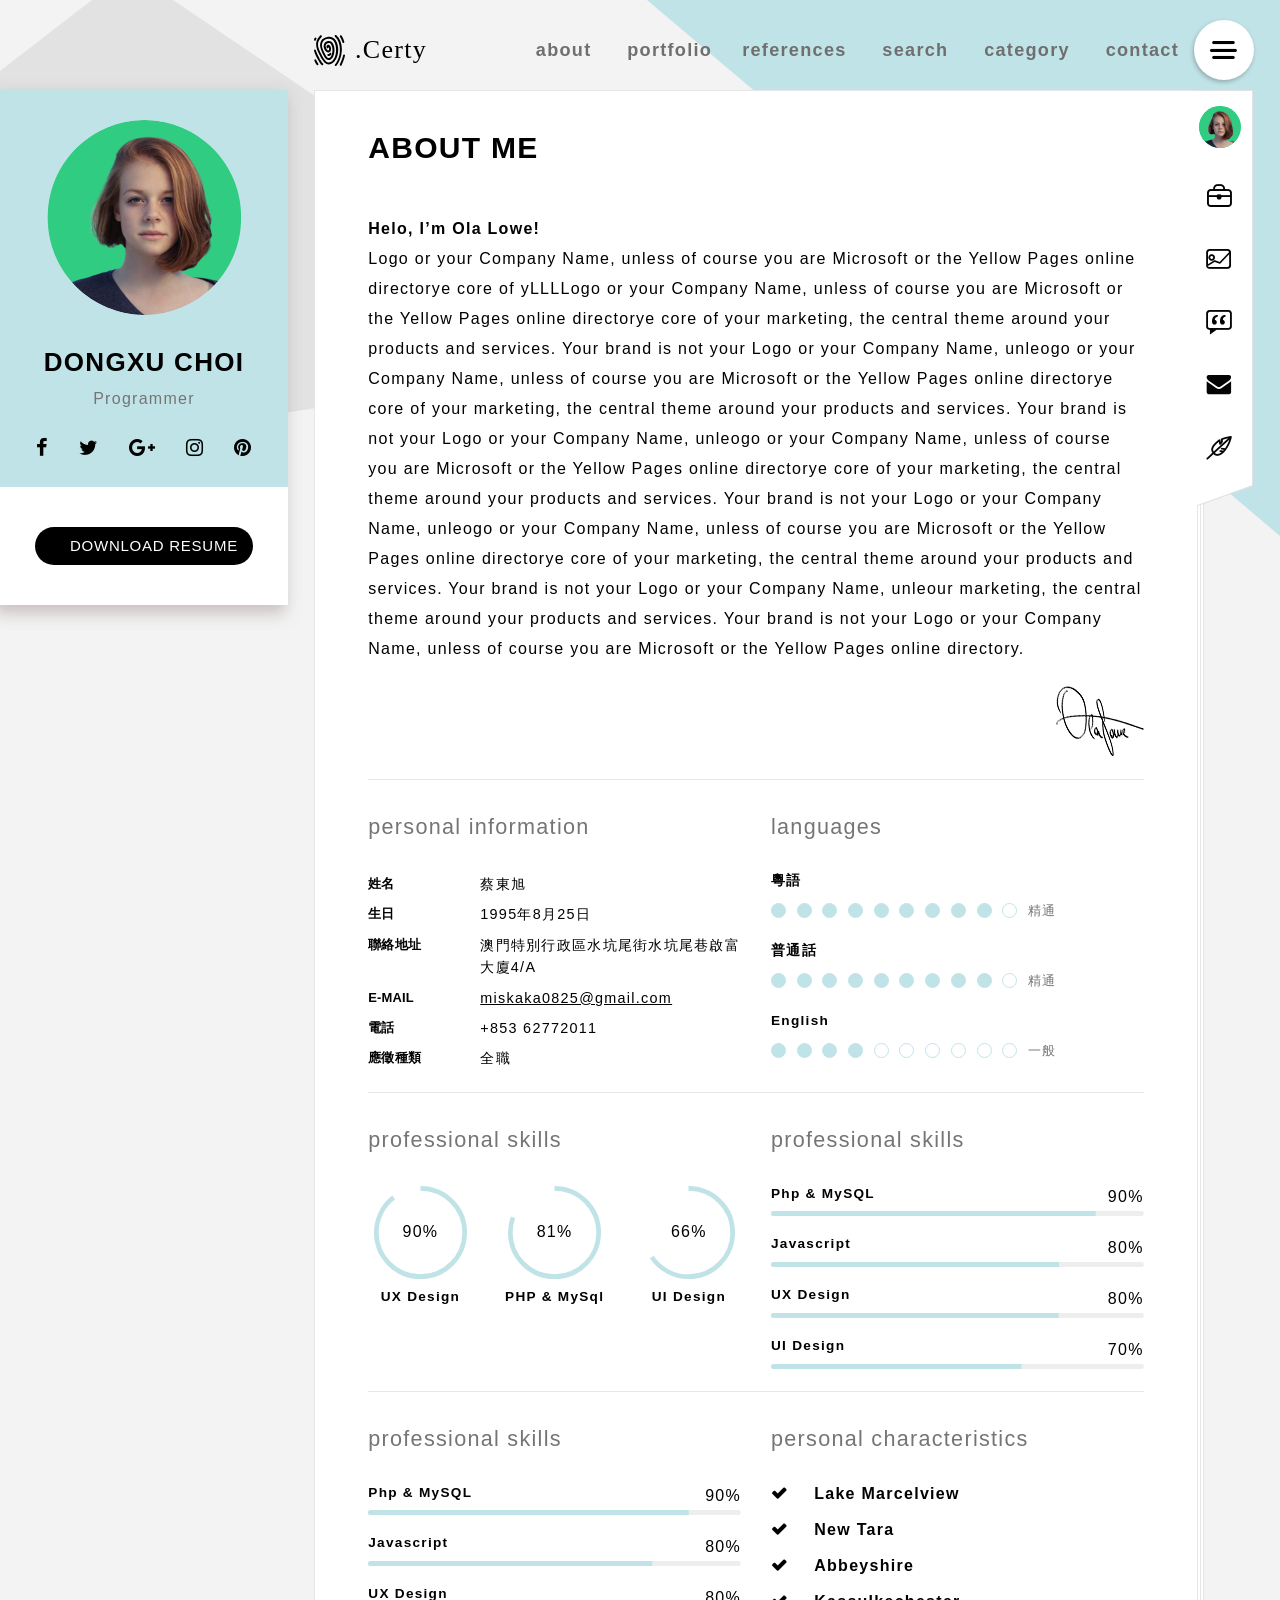
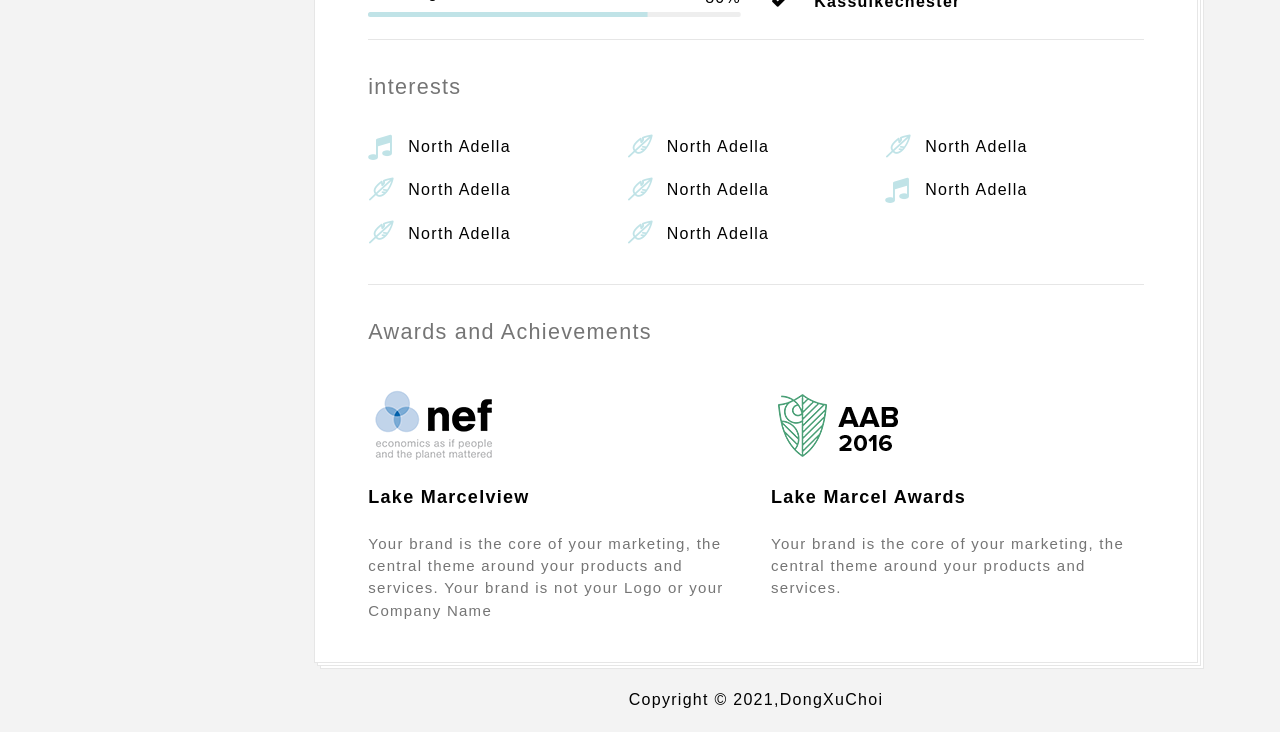
==== About/index.html @ c68e4edd "Site updated: 2021-07-16 23:21:54" ====
﻿<!DOCTYPE html>
<html lang="zh" class="ace ace-card-on ace-tab-nav-on ace-main-nav-on ace-sidebar-on" data-theme-color="#c0e3e7">
<head>
    <meta charset="utf-8">
    <meta http-equiv="X-UA-Compatible" content="IE=edge">
    <meta name="viewport" content="width=device-width, initial-scale=1">

    <title>履歷</title>
    <meta name="description" content="">

    <link rel="apple-touch-icon" href="apple-touch-icon.png">
    <link rel="shortcut icon" href="favicon.ico">

    <!-- Icon Fonts -->
    <link href="fonts/icomoon/style.css" rel="stylesheet">

    <!-- Styles -->
    <link href="js/plugins/highlight/solarized-light.css" rel="stylesheet">
    <link href="style.css" rel="stylesheet">

    <!-- Modernizer -->
    <script type="text/javascript" src="js/vendor/modernizr-3.3.1.min.js"></script>
  </head>
  <body>
     <div class="ace-wrapper">
         <header id="ace-header" class="ace-container-shift ace-logo-in ace-head-boxed ace-nav-right">
             <div class="ace-head-inner">
                 <div class="ace-head-container ace-container">
                     <div class="ace-head-row">
                         <div id="ace-head-col1" class="ace-head-col text-left">
                             <a id="ace-logo" class="ace-logo" href="index.html">
                                <img src="img/uploads/brand/logo.svg" alt="ace resume"><span>.Certy</span>
                             </a>
                         </div>
                         
                         <div id="ace-head-col2" class="ace-head-col text-right">
                             <div class="ace-nav-container ace-container hidden-sm hidden-xs">
                                 <nav id="ace-main-nav">
                                    <ul class="clear-list">
										<li><a href="index.html">about</a></li>
										<li><a href="portfolio.html">portfolio</a>
										<li><a href="testimonials.html">references</a></li>
										<li><a href="search.html">search</a></li>
										<li><a href="category.html">category</a></li>
										<li><a href="contact.html">contact</a></li>
									</ul>
                                 </nav>
                             </div>
                         </div>
                         
                         <div id="ace-head-col3" class="ace-head-col text-right">
                             <button id="ace-sidebar-btn" class="btn btn-icon btn-light btn-shade">
                                 <span class="ace-icon ace-icon-side-bar-icon"></span>
                             </button>
                         </div>
                     </div>
                 </div><!-- .ace-container -->
             </div><!-- .ace-head-inner -->
        </header><!-- #ace-header -->

        
        <nav id="ace-nav-sm" class="ace-nav hidden-lg hidden-md">
            <ul class="clear-list">
				<li>
					<a href="index.html" data-tooltip="Home"><img class="avatar avatar-42" src="img/uploads/avatar/avatar-42x42.png" alt=""></a>
				</li>
				<li>
					<a href="experience.html" data-tooltip="Experience"><span class="ace-icon ace-icon-experience"></span></a>
				</li>
				<li>
					<a href="portfolio.html" data-tooltip="Portfolio"><span class="ace-icon ace-icon-portfolio"></span></a>
				</li>
				<li>
					<a href="testimonials.html" data-tooltip="References"><span class="ace-icon ace-icon-references"></span></a>
				</li>
				<li>
					<a href="contact.html" data-tooltip="Contact"><span class="ace-icon ace-icon-contact"></span></a>
				</li>
				<li>
					<a href="category.html" data-tooltip="Blog"><span class="ace-icon ace-icon-blog"></span></a>
				</li>
			</ul>
        </nav><!-- #ace-tab-nav-sm -->

        <article id="ace-card" class="ace-card bg-primary">
			<div class="ace-card-inner text-center">
				<img class="avatar avatar-195" src="img/uploads/avatar/avatar-195x195.png" width="195" height="195" alt="">
				<h1>DongXu Choi</h1>
				<p class="text-muted">Programmer</p>
				<ul class="ace-social clear-list">
					<li><a><span class="ace-icon ace-icon-facebook"></span></a></li>
					<li><a><span class="ace-icon ace-icon-twitter"></span></a></li>
					<li><a><span class="ace-icon ace-icon-google-plus"></span></a></li>
					<li><a><span class="ace-icon ace-icon-instagram"></span></a></li>
					<li><a><span class="ace-icon ace-icon-pinterest"></span></a></li>
				</ul>
			</div>

			<footer class="ace-card-footer">
				<a class="btn btn-lg btn-block btn-thin btn-upper " href="#">Download Resume</a>
			</footer>
		</article><!-- #ace-card -->

        <div id="ace-content" class="ace-container-shift">
            <div class="ace-container">

                
                    <div id="ace-nav-wrap" class="hidden-sm hidden-xs">
                        <div class="ace-nav-cont">
                            <div id="ace-nav-scroll">
                                <nav id="ace-nav" class="ace-nav">
                                    <ul class="clear-list">
										<li>
											<a href="index.html" data-tooltip="Home"><img class="avatar avatar-42" src="img/uploads/avatar/avatar-42x42.png" alt=""></a>
										</li>									
										<li>
											<a href="experience.html" data-tooltip="Experience"><span class="ace-icon ace-icon-experience"></span></a>
										</li>
										<li>
											<a href="portfolio.html" data-tooltip="Portfolio"><span class="ace-icon ace-icon-portfolio"></span></a>
										</li>
										<li>
											<a href="testimonials.html" data-tooltip="References"><span class="ace-icon ace-icon-references"></span></a>
										</li>
										<li>
											<a href="contact.html" data-tooltip="Contact"><span class="ace-icon ace-icon-contact"></span></a>
										</li>
										<li>
											<a href="category.html" data-tooltip="Blog"><span class="ace-icon ace-icon-blog"></span></a>
										</li>
									</ul>
                                </nav>
                            </div>

                            <div id="ace-nav-tools" class="hidden">
                                <span class="ace-icon ace-icon-dots-three-horizontal"></span>

                                <button id="ace-nav-arrow" class="clear-btn">
                                    <span class="ace-icon ace-icon-chevron-thin-down"></span>
                                </button>
                            </div>
                        </div>
                        <div class="ace-nav-btm"></div>
                    </div><!-- .ace-nav-wrap -->

                <div class="ace-paper-stock">
                    <main class="ace-paper clearfix">
                        <div class="ace-paper-cont clear-mrg">
						
						<!-- START: PAGE CONTENT -->
    <div class="padd-box clear-mrg">
        <section class="section brd-btm">
            <div class="row">
                <div class="col-sm-12 clear-mrg text-box">
                    <h2 class="title-lg text-upper">About Me</h2>

                    <p><b>Helo, I’m Ola Lowe!</b><br>
                        Logo or your Company Name, unless of course you are Microsoft or the Yellow Pages online directorye core of
                        yLLLLogo or your Company Name, unless of course you are Microsoft or the Yellow Pages online directorye core of
                        your marketing, the central theme around your products and services.
                        Your brand is not your Logo or your Company Name, unleogo or your Company Name, unless of course you are Microsoft or the Yellow Pages online directorye core of
                        your marketing, the central theme around your products and services.
                        Your brand is not your Logo or your Company Name, unleogo or your Company Name, unless of course you are Microsoft or the Yellow Pages online directorye core of
                        your marketing, the central theme around your products and services.
                        Your brand is not your Logo or your Company Name, unleogo or your Company Name, unless of course you are Microsoft or the Yellow Pages online directorye core of
                        your marketing, the central theme around your products and services.
                        Your brand is not your Logo or your Company Name, unleour marketing, the central theme around your products and services.
                        Your brand is not your Logo or your Company Name, unless of course you are Microsoft or the Yellow Pages
                        online directory.</p>

                    <p class="text-right">
                        <img src="img/uploads/signature.png" alt="">
                    </p>
                </div>
            </div>
        </section><!-- .section -->

        <section class="section brd-btm">
            <div class="row">
                <div class="col-sm-6 clear-mrg">
                    <h2 class="title-thin text-muted">personal information</h2>

                    <dl class="dl-horizontal clear-mrg">
                        <dt class="text-upper">姓名</dt>
                        <dd>蔡東旭</dd>

                        <dt class="text-upper">生日</dt>
                        <dd>1995年8月25日</dd>

                        <dt class="text-upper">聯絡地址</dt>
                        <dd>澳門特別行政區水坑尾街水坑尾巷啟富大廈4/A</dd>

                        <dt class="text-upper">e-mail</dt>
                        <dd><a href="mailto:miskaka0825@gmail.com">miskaka0825@gmail.com</a></dd>

                        <dt class="text-upper">電話</dt>
                        <dd>+853 62772011</dd>

                        <dt class="text-upper">應徵種類</dt>
                        <dd>全職</dd>
                    </dl>
                </div><!-- .col-sm-6 -->

                <div class="col-sm-6 clear-mrg">
                    <h2 class="title-thin text-muted">languages</h2>

                    <div class="progress-bullets ace-animate" role="progressbar" aria-valuenow="9" aria-valuemin="0" aria-valuemax="10">
                        <strong class="progress-title">粵語</strong>
                        <span class="progress-bar">
                            <span class="bullet fill"></span>
                            <span class="bullet fill"></span>
                            <span class="bullet fill"></span>
                            <span class="bullet fill"></span>
                            <span class="bullet fill"></span>
                            <span class="bullet fill"></span>
                            <span class="bullet fill"></span>
                            <span class="bullet fill"></span>
                            <span class="bullet fill"></span>
                            <span class="bullet"></span>
                        </span>
                        <span class="progress-text text-muted">精通</span>
                    </div>

                    <div class="progress-bullets ace-animate" role="progressbar" aria-valuenow="9" aria-valuemin="0" aria-valuemax="10">
                        <strong class="progress-title">普通話</strong>
                        <span class="progress-bar">
                            <span class="bullet fill"></span>
                            <span class="bullet fill"></span>
                            <span class="bullet fill"></span>
                            <span class="bullet fill"></span>
                            <span class="bullet fill"></span>
                            <span class="bullet fill"></span>
                            <span class="bullet fill"></span>
                            <span class="bullet fill"></span>
                            <span class="bullet fill"></span>
                            <span class="bullet"></span>
                        </span>
                        <span class="progress-text text-muted">精通</span>
                    </div>

                    <div class="progress-bullets ace-animate" role="progressbar" aria-valuenow="4" aria-valuemin="0" aria-valuemax="10">
                        <strong class="progress-title">English</strong>
                        <span class="progress-bar">
                            <span class="bullet fill"></span>
                            <span class="bullet fill"></span>
                            <span class="bullet fill"></span>
                            <span class="bullet fill"></span>
                            <span class="bullet"></span>
                            <span class="bullet"></span>
                            <span class="bullet"></span>
                            <span class="bullet"></span>
                            <span class="bullet"></span>
                            <span class="bullet"></span>
                        </span>
                        <span class="progress-text text-muted">一般</span>
                    </div>
                </div><!-- .col-sm-6 -->
            </div><!-- .row -->
        </section><!-- .section -->

        <section class="section brd-btm">
            <div class="row">
                <div class="col-sm-6 clear-mrg">
                    <h2 class="title-thin text-muted">professional skills</h2>

                    <div class="row">
                        <div class="col-xs-4">
                            <div class="progress-chart ace-animate" role="progressbar" aria-valuenow="90" aria-valuemin="0" aria-valuemax="100">
                                <div class="progress-bar" data-text="90%" data-value="0.9"></div>
                                <strong class="progress-title">UX Design</strong>
                            </div>
                        </div><!-- .col-xs-4 -->

                        <div class="col-xs-4">
                            <div class="progress-chart ace-animate" role="progressbar" aria-valuenow="88" aria-valuemin="0" aria-valuemax="100">
                                <div class="progress-bar" data-text="81%" data-value="0.81"></div>
                                <strong class="progress-title">PHP & MySql</strong>
                            </div>
                        </div><!-- .col-xs-4 -->

                        <div class="col-xs-4">
                            <div class="progress-chart ace-animate" role="progressbar" aria-valuenow="66" aria-valuemin="0" aria-valuemax="100">
                                <div class="progress-bar" data-text="66%" data-value="0.66"></div>
                                <strong class="progress-title">UI Design</strong>
                            </div>
                        </div><!-- .col-xs-4 -->
                    </div><!-- .row -->
                </div><!-- .col-sm-6 -->

                <div class="col-sm-6 clear-mrg">
                    <h2 class="title-thin text-muted">professional skills</h2>

                    <div class="progress-line ace-animate" role="progressbar" aria-valuenow="90" aria-valuemin="0" aria-valuemax="100">
                        <strong class="progress-title">Php & MySQL</strong>
                        <div class="progress-bar" data-text="90%" data-value="0.9"></div>
                    </div>

                    <div class="progress-line ace-animate" role="progressbar" aria-valuenow="80" aria-valuemin="0" aria-valuemax="100">
                        <strong class="progress-title">Javascript</strong>
                        <div class="progress-bar" data-text="80%" data-value="0.8"></div>
                    </div>

                    <div class="progress-line ace-animate" role="progressbar" aria-valuenow="80" aria-valuemin="0" aria-valuemax="100">
                        <strong class="progress-title">UX Design</strong>
                        <div class="progress-bar" data-text="80%" data-value="0.8"></div>
                    </div>

                    <div class="progress-line ace-animate" role="progressbar" aria-valuenow="70" aria-valuemin="0" aria-valuemax="100">
                        <strong class="progress-title">UI Design</strong>
                        <div class="progress-bar" data-text="70%" data-value="0.7"></div>
                    </div>
                </div><!-- .col-sm-6 -->
            </div><!-- .row -->
        </section><!-- .section -->

        <section class="section brd-btm">
            <div class="row">
                <div class="col-sm-6 clear-mrg">
                    <h2 class="title-thin text-muted">professional skills</h2>

                    <div class="progress-line ace-animate" role="progressbar" aria-valuenow="90" aria-valuemin="0" aria-valuemax="100">
                        <strong class="progress-title">Php & MySQL</strong>
                        <div class="progress-bar" data-text="90%" data-value="0.9"></div>
                    </div>

                    <div class="progress-line ace-animate" role="progressbar" aria-valuenow="80" aria-valuemin="0" aria-valuemax="100">
                        <strong class="progress-title">Javascript</strong>
                        <div class="progress-bar" data-text="80%" data-value="0.8"></div>
                    </div>

                    <div class="progress-line ace-animate" role="progressbar" aria-valuenow="80" aria-valuemin="0" aria-valuemax="100">
                        <strong class="progress-title">UX Design</strong>
                        <div class="progress-bar" data-text="80%" data-value="0.8"></div>
                    </div>
                </div><!-- .col-sm-6 -->

                <div class="col-sm-6 clear-mrg">
                    <h2 class="title-thin text-muted">personal characteristics</h2>

                    <ul class="styled-list clear-mrg">
                        <li>Lake Marcelview</li>
                        <li>New Tara</li>
                        <li>Abbeyshire</li>
                        <li>Kassulkechester</li>
                    </ul>
                </div><!-- .col-sm-6 -->
            </div><!-- .row -->
        </section><!-- .section -->

        <section class="section brd-btm">
            <div class="row">
                <div class="col-sm-12 clear-mrg">
                    <h2 class="title-thin text-muted">interests</h2>

                    <ul class="icon-list icon-list-col3 clearfix">
                        <li><span class="ace-icon ace-icon-music"></span> North Adella</li>
                        <li><span class="ace-icon ace-icon-blog"></span> North Adella</li>
                        <li><span class="ace-icon ace-icon-blog"></span> North Adella</li>
                        <li><span class="ace-icon ace-icon-blog"></span> North Adella</li>
                        <li><span class="ace-icon ace-icon-blog"></span> North Adella</li>
                        <li><span class="ace-icon ace-icon-music"></span> North Adella</li>
                        <li><span class="ace-icon ace-icon-blog"></span> North Adella</li>
                        <li><span class="ace-icon ace-icon-blog"></span> North Adella</li>
                    </ul>
                </div>
            </div>
        </section><!-- .section -->

        <section class="section">
            <h2 class="title-thin text-muted">Awards and Achievements</h2>

            <div class="row">
                <div class="col-sm-6 clear-mrg">
                    <div class="award-box">
                        <figure class="award-img">
                            <img src="img/uploads/awards/award-01.png" alt="">
                        </figure>

                        <h3 class="award-title">Lake Marcelview</h3>

                        <div class="award-text text-muted clear-mrg">
                            <p>Your brand is the core of your marketing, the central theme around your products and services.
                               Your brand is not your Logo or your Company Name</p>
                        </div>
                    </div>
                </div><!-- .col-sm-6 -->

                <div class="col-sm-6 clear-mrg">
                    <div class="award-box">
                        <figure class="award-img">
                            <img src="img/uploads/awards/award-02.png" alt="">
                        </figure>

                        <h3 class="award-title">Lake Marcel Awards</h3>

                        <div class="award-text text-muted clear-mrg">
                            <p>Your brand is the core of your marketing, the central theme around your products and services.</p>
                        </div>
                    </div>
                </div><!-- .col-sm-6 -->
            </div><!-- .row -->
        </section><!-- .section -->
    </div><!-- .padd-box -->
<!-- END: PAGE CONTENT -->
						
                </div><!-- .ace-paper-cont -->
            </main><!-- .ace-paper -->
        </div><!-- .ace-paper-stock -->

        </div><!-- .ace-container -->
    </div><!-- #ace-content -->

    <div id="ace-sidebar">
		<button id="ace-sidebar-close" class="btn btn-icon btn-light btn-shade">
			<span class="ace-icon ace-icon-close"></span>
		</button>

		<div id="ace-sidebar-inner">
			<nav id="ace-main-nav-sm" class="visible-xs visible-sm text-center">
				<ul class="clear-list">
					<li><a href="index.html">about</a></li>
					<li><a href="portfolio.html">portfolio</a>
					<li><a href="testimonials.html">references</a></li>
					<li class="has-sub-menu"><a href="#">pages</a>
						<ul class="sub-menu">
							<li><a href="typography.html">typography</a></li>
							<li><a href="components.html">components</a></li>
							<li><a href="search.html">search</a></li>
							<li><a href="404.html">404</a></li>
						</ul>
					</li>
					<li class="has-sub-menu"><a href="category.html">blog</a>
						<ul class="sub-menu">
							<li><a href="single.html">single</a></li>
							<li><a href="single-image.html">single image</a></li>
							<li><a href="single-slider.html">single slider</a></li>
							<li><a href="single-youtube.html">single youtube</a></li>
							<li><a href="single-vimeo.html">single vimeo</a></li>
							<li><a href="single-dailymotion.html">single dailymotion</a></li>
							<li><a href="single-soundcloud.html">single soundcloud</a></li>
							<li><a href="single-video.html">single video</a></li>
							<li><a href="single-audio.html">single audio</a></li>
						</ul>
					</li>
					<li><a href="contact.html">contact</a></li>
				</ul>
			</nav><!-- #ace-main-nav-sm -->

			<article class="ace-card bg-primary">
				<div class="ace-card-inner text-center">
					<img class="avatar avatar-195" src="img/uploads/avatar/avatar-195x195.png" width="195" height="195" alt="">
					<h1>Ola Lowe</h1>
					<p class="text-muted">Florist | Decorator</p>
					<ul class="ace-social clear-list">
						<li><a><span class="ace-icon ace-icon-facebook"></span></a></li>
						<li><a><span class="ace-icon ace-icon-twitter"></span></a></li>
						<li><a><span class="ace-icon ace-icon-google-plus"></span></a></li>
						<li><a><span class="ace-icon ace-icon-instagram"></span></a></li>
						<li><a><span class="ace-icon ace-icon-pinterest"></span></a></li>
					</ul>
				</div>				
			</article><!-- #ace-card -->

			<aside class="widget-area">
				<section class="widget widget_search">
					<form role="search" method="get" class="search-form" action="http://sc.chinaz.com/jiaoben/">
						<label>
							<span class="screen-reader-text">Search for:</span>
							<input type="search" class="search-field" placeholder="Search" value="" name="s">
						</label>
						<button type="submit" class="search-submit">
							<span class="screen-reader-text">Search</span>
							<span class="ace-icon ace-icon-search"></span>
						</button>
					</form>
				</section>

				<section class="widget widget_posts_entries">
					<h2 class="widget-title">popular posts</h2>
					<ul>
						<li>
							<a class="post-image" href="">
								<img src="http://noemi.px-lab.com/wp-content/uploads/2016/05/tttt-70x70.png" alt="">
							</a>
							<div class="post-content">
								<h3>
									<a href="">contextual advertising</a>
								</h3>
							</div>
							<div class="post-category-comment">
								<a href="" class="post-category">Work</a>
								<a href="" class="post-comments">256 comments</a>
							</div>
						</li>

						<li>
							<a class="post-image" href="">
								<img src="http://noemi.px-lab.com/wp-content/uploads/2016/05/IMG_8945-1-70x70.jpg" alt="">
							</a>
							<div class="post-content">
								<h3>
									<a href="">grilling tips for the dog days of summer</a>
								</h3>
							</div>
							<div class="post-category-comment">
								<a href="" class="post-category">Work</a>
								<a href="" class="post-comments">256 comments</a>
							</div>
						</li>

						<li>
							<a class="post-image" href="">
								<img src="http://noemi.px-lab.com/wp-content/uploads/2016/05/15-70x70.png" alt="">
							</a>
							<div class="post-content">
								<h3><a href=""></a>branding do you know who are</h3>
							</div>
							<div class="post-category-comment">
								<a href="" class="post-category">Work</a>
								<a href="" class="post-comments">256 comments</a>
							</div>
						</li>
					</ul>
				</section>

				<section id="tag_cloud-2" class="widget widget_tag_cloud">
					<h2 class="widget-title">Tags</h2>
					<div class="tagcloud">
						<a href="http://sc.chinaz.com/jiaoben/tag/audios/" class="tag-link-5 tag-link-position-1" title="1 topic" style="font-size: 1em;">Audios</a>
						<a href="" class="tag-link-7 tag-link-position-2" title="1 topic" style="font-size: 1em;">Freelance</a></div>
				</section>

				<section id="recent-posts-3" class="widget widget_recent_entries">
					<h4 class="widget-title">Recent Posts</h4>
					<ul>
						<li>
							<a href="">Global Travel And Vacations  Luxury Travel On A Tight  Budget</a>
							<div class="post-category-comment">
								<a href="" class="post-category">Photography</a>
								<a href="" class="post-comments">256 comments</a>
							</div>
						</li>
						<li>
							<a href="">cooking for one</a>
							<div class="post-category-comment">
								<a href="" class="post-category">Work</a>
								<a href="" class="post-comments">256 comments</a>
							</div>
						</li>
						<li>
							<a href="">An Ugly Myspace Profile Will  Sure Ruin Your Reputation</a>
							<div class="post-category-comment">
								<a href="" class="post-category">Photography</a>
								<a href="" class="post-comments">256 comments</a>
							</div>
						</li>
					</ul>
				</section>

				<section class="widget widget_categories">
					<h4 class="widget-title">post categories</h4>
					<ul>
						<li class="cat-item"><a href="">Audios</a>5</li>
						<li class="cat-item"><a href="">Daili Inspiration</a>2</li>
						<li class="cat-item"><a href="">Freelance</a>27</li>
						<li class="cat-item"><a href="">Links</a>5</li>
						<li class="cat-item"><a href="">Mobile</a>2</li>
						<li class="cat-item"><a href="">Phography</a>27</li>
					</ul>
				</section>
			</aside>

		</div><!-- #ace-sidebar-inner -->
	</div><!-- #ace-sidebar -->

    <footer id="ace-footer" class="ace-container-shift">
        <div class="ace-container">
			<div class="ace-footer-cont clear-mrg">
				<p class="text-center">Copyright &copy; 2021,DongXuChoi</p>				
			</div>
        </div><!-- .ace-container -->
    </footer><!-- #ace-footer -->

    <!-- Triangle Shapes -->
    <svg id="ace-bg-shape-1" class="hidden-sm hidden-xs" height="519" width="758">
        <polygon points="0,455,693,352,173,0,92,0,0,71" style="fill:#d2d2d2;stroke:purple;stroke-width:0; opacity: 0.5">
    </svg>

    <svg id="ace-bg-shape-2" class="hidden-sm hidden-xs" height="536" width="633">
        <polygon points="0,0,633,0,633,536" style="fill:#c0e3e7;stroke:purple;stroke-width:0" />
    </svg>
</div><!-- .ace-wrapper -->

<!-- Scripts -->
<script type="text/javascript" src="js/vendor/jquery-1.12.4.min.js"></script>


<!---<script type="text/javascript" src="http://ditu.google.cn/maps/api/js?key=AIzaSyDiwY_5J2Bkv2UgSeJa4NOKl6WUezSS9XA"></script>--->
<script type="text/javascript" src="js/plugins/highlight/highlight.pack.js"></script>
<script type="text/javascript" src="js/plugins/jquery.mCustomScrollbar.min.js"></script>
<script type="text/javascript" src="js/plugins/isotope.pkgd.min.js"></script>
<script type="text/javascript" src="js/plugins/progressbar.min.js"></script>
<script type="text/javascript" src="js/plugins/slick.min.js"></script>

<script type="text/javascript" src="js/options.js"></script>
<script type="text/javascript" src="js/main.js"></script>
</body>
</html>
---- About/fonts/icomoon/style.css ----
@font-face {
  font-family: 'icomoon';
  src:
    url('fonts/icomoon.ttf?ngfxmq') format('truetype'),
    url('fonts/icomoon.woff?ngfxmq') format('woff'),
    url('fonts/icomoon.svg?ngfxmq#icomoon') format('svg');
  font-weight: normal;
  font-style: normal;
}

.ace-icon {
  /* use !important to prevent issues with browser extensions that change fonts */
  font-family: 'icomoon' !important;
  speak: none;
  font-style: normal;
  font-weight: normal;
  font-variant: normal;
  text-transform: none;
  line-height: 1;

  /* Better Font Rendering =========== */
  -webkit-font-smoothing: antialiased;
  -moz-osx-font-smoothing: grayscale;
}

.ace-icon-quote:before {
  content: "\e90a";
}
.ace-icon-side-bar-icon:before {
  content: "\e900";
}
.ace-icon-references:before {
  content: "\e901";
}
.ace-icon-portfolio:before {
  content: "\e902";
}
.ace-icon-experience:before {
  content: "\e903";
}
.ace-icon-contact:before {
  content: "\e904";
}
.ace-icon-blog:before {
  content: "\e905";
}
.ace-icon-arrow-page-up:before {
  content: "\e906";
}
.ace-icon-about:before {
  content: "\e907";
}
.ace-icon-chevron-thin-down:before {
  content: "\e908";
}
.ace-icon-dots-three-horizontal:before {
  content: "\e909";
}
.ace-icon-asterisk:before {
  content: "\f069";
}
.ace-icon-plus:before {
  content: "\f067";
}
.ace-icon-question:before {
  content: "\f128";
}
.ace-icon-minus:before {
  content: "\f068";
}
.ace-icon-glass:before {
  content: "\f000";
}
.ace-icon-music:before {
  content: "\f001";
}
.ace-icon-search:before {
  content: "\f002";
}
.ace-icon-envelope-o:before {
  content: "\f003";
}
.ace-icon-heart:before {
  content: "\f004";
}
.ace-icon-star:before {
  content: "\f005";
}
.ace-icon-star-o:before {
  content: "\f006";
}
.ace-icon-user:before {
  content: "\f007";
}
.ace-icon-film:before {
  content: "\f008";
}
.ace-icon-th-large:before {
  content: "\f009";
}
.ace-icon-th:before {
  content: "\f00a";
}
.ace-icon-th-list:before {
  content: "\f00b";
}
.ace-icon-check:before {
  content: "\f00c";
}
.ace-icon-close:before {
  content: "\f00d";
}
.ace-icon-search-plus:before {
  content: "\f00e";
}
.ace-icon-search-minus:before {
  content: "\f010";
}
.ace-icon-power-off:before {
  content: "\f011";
}
.ace-icon-signal:before {
  content: "\f012";
}
.ace-icon-gear:before {
  content: "\f013";
}
.ace-icon-trash-o:before {
  content: "\f014";
}
.ace-icon-home:before {
  content: "\f015";
}
.ace-icon-file-o:before {
  content: "\f016";
}
.ace-icon-clock-o:before {
  content: "\f017";
}
.ace-icon-road:before {
  content: "\f018";
}
.ace-icon-download:before {
  content: "\f019";
}
.ace-icon-arrow-circle-o-down:before {
  content: "\f01a";
}
.ace-icon-arrow-circle-o-up:before {
  content: "\f01b";
}
.ace-icon-inbox:before {
  content: "\f01c";
}
.ace-icon-play-circle-o:before {
  content: "\f01d";
}
.ace-icon-repeat:before {
  content: "\f01e";
}
.ace-icon-refresh:before {
  content: "\f021";
}
.ace-icon-list-alt:before {
  content: "\f022";
}
.ace-icon-lock:before {
  content: "\f023";
}
.ace-icon-flag:before {
  content: "\f024";
}
.ace-icon-headphones:before {
  content: "\f025";
}
.ace-icon-volume-off:before {
  content: "\f026";
}
.ace-icon-volume-down:before {
  content: "\f027";
}
.ace-icon-volume-up:before {
  content: "\f028";
}
.ace-icon-qrcode:before {
  content: "\f029";
}
.ace-icon-barcode:before {
  content: "\f02a";
}
.ace-icon-tag:before {
  content: "\f02b";
}
.ace-icon-tags:before {
  content: "\f02c";
}
.ace-icon-book:before {
  content: "\f02d";
}
.ace-icon-bookmark:before {
  content: "\f02e";
}
.ace-icon-print:before {
  content: "\f02f";
}
.ace-icon-camera:before {
  content: "\f030";
}
.ace-icon-font:before {
  content: "\f031";
}
.ace-icon-bold:before {
  content: "\f032";
}
.ace-icon-italic:before {
  content: "\f033";
}
.ace-icon-text-height:before {
  content: "\f034";
}
.ace-icon-text-width:before {
  content: "\f035";
}
.ace-icon-align-left:before {
  content: "\f036";
}
.ace-icon-align-center:before {
  content: "\f037";
}
.ace-icon-align-right:before {
  content: "\f038";
}
.ace-icon-align-justify:before {
  content: "\f039";
}
.ace-icon-list:before {
  content: "\f03a";
}
.ace-icon-dedent:before {
  content: "\f03b";
}
.ace-icon-outdent:before {
  content: "\f03b";
}
.ace-icon-indent:before {
  content: "\f03c";
}
.ace-icon-video-camera:before {
  content: "\f03d";
}
.ace-icon-image:before {
  content: "\f03e";
}
.ace-icon-pencil:before {
  content: "\f040";
}
.ace-icon-map-marker:before {
  content: "\f041";
}
.ace-icon-adjust:before {
  content: "\f042";
}
.ace-icon-tint:before {
  content: "\f043";
}
.ace-icon-edit:before {
  content: "\f044";
}
.ace-icon-share-square-o:before {
  content: "\f045";
}
.ace-icon-check-square-o:before {
  content: "\f046";
}
.ace-icon-arrows:before {
  content: "\f047";
}
.ace-icon-step-backward:before {
  content: "\f048";
}
.ace-icon-fast-backward:before {
  content: "\f049";
}
.ace-icon-backward:before {
  content: "\f04a";
}
.ace-icon-play:before {
  content: "\f04b";
}
.ace-icon-pause:before {
  content: "\f04c";
}
.ace-icon-stop:before {
  content: "\f04d";
}
.ace-icon-forward:before {
  content: "\f04e";
}
.ace-icon-fast-forward:before {
  content: "\f050";
}
.ace-icon-step-forward:before {
  content: "\f051";
}
.ace-icon-eject:before {
  content: "\f052";
}
.ace-icon-chevron-left:before {
  content: "\f053";
}
.ace-icon-chevron-right:before {
  content: "\f054";
}
.ace-icon-plus-circle:before {
  content: "\f055";
}
.ace-icon-minus-circle:before {
  content: "\f056";
}
.ace-icon-times-circle:before {
  content: "\f057";
}
.ace-icon-check-circle:before {
  content: "\f058";
}
.ace-icon-question-circle:before {
  content: "\f059";
}
.ace-icon-info-circle:before {
  content: "\f05a";
}
.ace-icon-crosshairs:before {
  content: "\f05b";
}
.ace-icon-times-circle-o:before {
  content: "\f05c";
}
.ace-icon-check-circle-o:before {
  content: "\f05d";
}
.ace-icon-ban:before {
  content: "\f05e";
}
.ace-icon-arrow-left:before {
  content: "\f060";
}
.ace-icon-arrow-right:before {
  content: "\f061";
}
.ace-icon-arrow-up:before {
  content: "\f062";
}
.ace-icon-arrow-down:before {
  content: "\f063";
}
.ace-icon-mail-forward:before {
  content: "\f064";
}
.ace-icon-expand:before {
  content: "\f065";
}
.ace-icon-compress:before {
  content: "\f066";
}
.ace-icon-exclamation-circle:before {
  content: "\f06a";
}
.ace-icon-gift:before {
  content: "\f06b";
}
.ace-icon-leaf:before {
  content: "\f06c";
}
.ace-icon-fire:before {
  content: "\f06d";
}
.ace-icon-eye:before {
  content: "\f06e";
}
.ace-icon-eye-slash:before {
  content: "\f070";
}
.ace-icon-warning:before {
  content: "\f071";
}
.ace-icon-plane:before {
  content: "\f072";
}
.ace-icon-calendar:before {
  content: "\f073";
}
.ace-icon-random:before {
  content: "\f074";
}
.ace-icon-comment:before {
  content: "\f075";
}
.ace-icon-magnet:before {
  content: "\f076";
}
.ace-icon-chevron-up:before {
  content: "\f077";
}
.ace-icon-chevron-down:before {
  content: "\f078";
}
.ace-icon-retweet:before {
  content: "\f079";
}
.ace-icon-shopping-cart:before {
  content: "\f07a";
}
.ace-icon-folder:before {
  content: "\f07b";
}
.ace-icon-folder-open:before {
  content: "\f07c";
}
.ace-icon-arrows-v:before {
  content: "\f07d";
}
.ace-icon-arrows-h:before {
  content: "\f07e";
}
.ace-icon-bar-chart:before {
  content: "\f080";
}
.ace-icon-twitter-square:before {
  content: "\f081";
}
.ace-icon-facebook-square:before {
  content: "\f082";
}
.ace-icon-camera-retro:before {
  content: "\f083";
}
.ace-icon-key:before {
  content: "\f084";
}
.ace-icon-cogs:before {
  content: "\f085";
}
.ace-icon-comments:before {
  content: "\f086";
}
.ace-icon-thumbs-o-up:before {
  content: "\f087";
}
.ace-icon-thumbs-o-down:before {
  content: "\f088";
}
.ace-icon-star-half:before {
  content: "\f089";
}
.ace-icon-heart-o:before {
  content: "\f08a";
}
.ace-icon-sign-out:before {
  content: "\f08b";
}
.ace-icon-linkedin-square:before {
  content: "\f08c";
}
.ace-icon-thumb-tack:before {
  content: "\f08d";
}
.ace-icon-external-link:before {
  content: "\f08e";
}
.ace-icon-sign-in:before {
  content: "\f090";
}
.ace-icon-trophy:before {
  content: "\f091";
}
.ace-icon-github-square:before {
  content: "\f092";
}
.ace-icon-upload:before {
  content: "\f093";
}
.ace-icon-lemon-o:before {
  content: "\f094";
}
.ace-icon-phone:before {
  content: "\f095";
}
.ace-icon-square-o:before {
  content: "\f096";
}
.ace-icon-bookmark-o:before {
  content: "\f097";
}
.ace-icon-phone-square:before {
  content: "\f098";
}
.ace-icon-twitter:before {
  content: "\f099";
}
.ace-icon-facebook:before {
  content: "\f09a";
}
.ace-icon-github:before {
  content: "\f09b";
}
.ace-icon-unlock:before {
  content: "\f09c";
}
.ace-icon-credit-card:before {
  content: "\f09d";
}
.ace-icon-feed:before {
  content: "\f09e";
}
.ace-icon-rss:before {
  content: "\f09e";
}
.ace-icon-hdd-o:before {
  content: "\f0a0";
}
.ace-icon-bullhorn:before {
  content: "\f0a1";
}
.ace-icon-bell-o:before {
  content: "\f0a2";
}
.ace-icon-certificate:before {
  content: "\f0a3";
}
.ace-icon-hand-o-right:before {
  content: "\f0a4";
}
.ace-icon-hand-o-left:before {
  content: "\f0a5";
}
.ace-icon-hand-o-up:before {
  content: "\f0a6";
}
.ace-icon-hand-o-down:before {
  content: "\f0a7";
}
.ace-icon-arrow-circle-left:before {
  content: "\f0a8";
}
.ace-icon-arrow-circle-right:before {
  content: "\f0a9";
}
.ace-icon-arrow-circle-up:before {
  content: "\f0aa";
}
.ace-icon-arrow-circle-down:before {
  content: "\f0ab";
}
.ace-icon-globe:before {
  content: "\f0ac";
}
.ace-icon-wrench:before {
  content: "\f0ad";
}
.ace-icon-tasks:before {
  content: "\f0ae";
}
.ace-icon-filter:before {
  content: "\f0b0";
}
.ace-icon-briefcase:before {
  content: "\f0b1";
}
.ace-icon-arrows-alt:before {
  content: "\f0b2";
}
.ace-icon-group:before {
  content: "\f0c0";
}
.ace-icon-chain:before {
  content: "\f0c1";
}
.ace-icon-cloud:before {
  content: "\f0c2";
}
.ace-icon-flask:before {
  content: "\f0c3";
}
.ace-icon-cut:before {
  content: "\f0c4";
}
.ace-icon-copy:before {
  content: "\f0c5";
}
.ace-icon-paperclip:before {
  content: "\f0c6";
}
.ace-icon-save:before {
  content: "\f0c7";
}
.ace-icon-square:before {
  content: "\f0c8";
}
.ace-icon-bars:before {
  content: "\f0c9";
}
.ace-icon-list-ul:before {
  content: "\f0ca";
}
.ace-icon-list-ol:before {
  content: "\f0cb";
}
.ace-icon-strikethrough:before {
  content: "\f0cc";
}
.ace-icon-underline:before {
  content: "\f0cd";
}
.ace-icon-table:before {
  content: "\f0ce";
}
.ace-icon-magic:before {
  content: "\f0d0";
}
.ace-icon-truck:before {
  content: "\f0d1";
}
.ace-icon-pinterest:before {
  content: "\f0d2";
}
.ace-icon-pinterest-square:before {
  content: "\f0d3";
}
.ace-icon-google-plus-square:before {
  content: "\f0d4";
}
.ace-icon-google-plus:before {
  content: "\f0d5";
}
.ace-icon-money:before {
  content: "\f0d6";
}
.ace-icon-caret-down:before {
  content: "\f0d7";
}
.ace-icon-caret-up:before {
  content: "\f0d8";
}
.ace-icon-caret-left:before {
  content: "\f0d9";
}
.ace-icon-caret-right:before {
  content: "\f0da";
}
.ace-icon-columns:before {
  content: "\f0db";
}
.ace-icon-sort:before {
  content: "\f0dc";
}
.ace-icon-sort-down:before {
  content: "\f0dd";
}
.ace-icon-sort-asc:before {
  content: "\f0de";
}
.ace-icon-sort-up:before {
  content: "\f0de";
}
.ace-icon-envelope:before {
  content: "\f0e0";
}
.ace-icon-linkedin:before {
  content: "\f0e1";
}
.ace-icon-rotate-left:before {
  content: "\f0e2";
}
.ace-icon-gavel:before {
  content: "\f0e3";
}
.ace-icon-dashboard:before {
  content: "\f0e4";
}
.ace-icon-comment-o:before {
  content: "\f0e5";
}
.ace-icon-comments-o:before {
  content: "\f0e6";
}
.ace-icon-flash:before {
  content: "\f0e7";
}
.ace-icon-sitemap:before {
  content: "\f0e8";
}
.ace-icon-umbrella:before {
  content: "\f0e9";
}
.ace-icon-clipboard:before {
  content: "\f0ea";
}
.ace-icon-paste:before {
  content: "\f0ea";
}
.ace-icon-lightbulb-o:before {
  content: "\f0eb";
}
.ace-icon-exchange:before {
  content: "\f0ec";
}
.ace-icon-cloud-download:before {
  content: "\f0ed";
}
.ace-icon-cloud-upload:before {
  content: "\f0ee";
}
.ace-icon-user-md:before {
  content: "\f0f0";
}
.ace-icon-stethoscope:before {
  content: "\f0f1";
}
.ace-icon-suitcase:before {
  content: "\f0f2";
}
.ace-icon-bell:before {
  content: "\f0f3";
}
.ace-icon-coffee:before {
  content: "\f0f4";
}
.ace-icon-cutlery:before {
  content: "\f0f5";
}
.ace-icon-file-text-o:before {
  content: "\f0f6";
}
.ace-icon-building-o:before {
  content: "\f0f7";
}
.ace-icon-hospital-o:before {
  content: "\f0f8";
}
.ace-icon-ambulance:before {
  content: "\f0f9";
}
.ace-icon-medkit:before {
  content: "\f0fa";
}
.ace-icon-fighter-jet:before {
  content: "\f0fb";
}
.ace-icon-beer:before {
  content: "\f0fc";
}
.ace-icon-h-square:before {
  content: "\f0fd";
}
.ace-icon-plus-square:before {
  content: "\f0fe";
}
.ace-icon-angle-double-left:before {
  content: "\f100";
}
.ace-icon-angle-double-right:before {
  content: "\f101";
}
.ace-icon-angle-double-up:before {
  content: "\f102";
}
.ace-icon-angle-double-down:before {
  content: "\f103";
}
.ace-icon-angle-left:before {
  content: "\f104";
}
.ace-icon-angle-right:before {
  content: "\f105";
}
.ace-icon-angle-up:before {
  content: "\f106";
}
.ace-icon-angle-down:before {
  content: "\f107";
}
.ace-icon-desktop:before {
  content: "\f108";
}
.ace-icon-laptop:before {
  content: "\f109";
}
.ace-icon-tablet:before {
  content: "\f10a";
}
.ace-icon-mobile:before {
  content: "\f10b";
}
.ace-icon-mobile-phone:before {
  content: "\f10b";
}
.ace-icon-circle-o:before {
  content: "\f10c";
}
.ace-icon-quote-left:before {
  content: "\f10d";
}
.ace-icon-quote-right:before {
  content: "\f10e";
}
.ace-icon-spinner:before {
  content: "\f110";
}
.ace-icon-circle:before {
  content: "\f111";
}
.ace-icon-mail-reply:before {
  content: "\f112";
}
.ace-icon-reply:before {
  content: "\f112";
}
.ace-icon-github-alt:before {
  content: "\f113";
}
.ace-icon-folder-o:before {
  content: "\f114";
}
.ace-icon-folder-open-o:before {
  content: "\f115";
}
.ace-icon-smile-o:before {
  content: "\f118";
}
.ace-icon-frown-o:before {
  content: "\f119";
}
.ace-icon-meh-o:before {
  content: "\f11a";
}
.ace-icon-gamepad:before {
  content: "\f11b";
}
.ace-icon-keyboard-o:before {
  content: "\f11c";
}
.ace-icon-flag-o:before {
  content: "\f11d";
}
.ace-icon-flag-checkered:before {
  content: "\f11e";
}
.ace-icon-terminal:before {
  content: "\f120";
}
.ace-icon-code:before {
  content: "\f121";
}
.ace-icon-mail-reply-all:before {
  content: "\f122";
}
.ace-icon-star-half-empty:before {
  content: "\f123";
}
.ace-icon-location-arrow:before {
  content: "\f124";
}
.ace-icon-crop:before {
  content: "\f125";
}
.ace-icon-code-fork:before {
  content: "\f126";
}
.ace-icon-chain-broken:before {
  content: "\f127";
}
.ace-icon-info:before {
  content: "\f129";
}
.ace-icon-exclamation:before {
  content: "\f12a";
}
.ace-icon-superscript:before {
  content: "\f12b";
}
.ace-icon-subscript:before {
  content: "\f12c";
}
.ace-icon-eraser:before {
  content: "\f12d";
}
.ace-icon-puzzle-piece:before {
  content: "\f12e";
}
.ace-icon-microphone:before {
  content: "\f130";
}
.ace-icon-microphone-slash:before {
  content: "\f131";
}
.ace-icon-shield:before {
  content: "\f132";
}
.ace-icon-calendar-o:before {
  content: "\f133";
}
.ace-icon-fire-extinguisher:before {
  content: "\f134";
}
.ace-icon-rocket:before {
  content: "\f135";
}
.ace-icon-maxcdn:before {
  content: "\f136";
}
.ace-icon-chevron-circle-left:before {
  content: "\f137";
}
.ace-icon-chevron-circle-right:before {
  content: "\f138";
}
.ace-icon-chevron-circle-up:before {
  content: "\f139";
}
.ace-icon-chevron-circle-down:before {
  content: "\f13a";
}
.ace-icon-html5:before {
  content: "\f13b";
}
.ace-icon-css3:before {
  content: "\f13c";
}
.ace-icon-anchor:before {
  content: "\f13d";
}
.ace-icon-unlock-alt:before {
  content: "\f13e";
}
.ace-icon-bullseye:before {
  content: "\f140";
}
.ace-icon-ellipsis-h:before {
  content: "\f141";
}
.ace-icon-ellipsis-v:before {
  content: "\f142";
}
.ace-icon-rss-square:before {
  content: "\f143";
}
.ace-icon-play-circle:before {
  content: "\f144";
}
.ace-icon-ticket:before {
  content: "\f145";
}
.ace-icon-minus-square:before {
  content: "\f146";
}
.ace-icon-minus-square-o:before {
  content: "\f147";
}
.ace-icon-level-up:before {
  content: "\f148";
}
.ace-icon-level-down:before {
  content: "\f149";
}
.ace-icon-check-square:before {
  content: "\f14a";
}
.ace-icon-pencil-square:before {
  content: "\f14b";
}
.ace-icon-external-link-square:before {
  content: "\f14c";
}
.ace-icon-share-square:before {
  content: "\f14d";
}
.ace-icon-compass:before {
  content: "\f14e";
}
.ace-icon-caret-square-o-down:before {
  content: "\f150";
}
.ace-icon-toggle-down:before {
  content: "\f150";
}
.ace-icon-caret-square-o-up:before {
  content: "\f151";
}
.ace-icon-caret-square-o-right:before {
  content: "\f152";
}
.ace-icon-euro:before {
  content: "\f153";
}
.ace-icon-gbp:before {
  content: "\f154";
}
.ace-icon-dollar:before {
  content: "\f155";
}
.ace-icon-rupee:before {
  content: "\f156";
}
.ace-icon-cny:before {
  content: "\f157";
}
.ace-icon-rouble:before {
  content: "\f158";
}
.ace-icon-rub:before {
  content: "\f158";
}
.ace-icon-ruble:before {
  content: "\f158";
}
.ace-icon-won:before {
  content: "\f159";
}
.ace-icon-bitcoin:before {
  content: "\f15a";
}
.ace-icon-btc:before {
  content: "\f15a";
}
.ace-icon-file:before {
  content: "\f15b";
}
.ace-icon-file-text:before {
  content: "\f15c";
}
.ace-icon-sort-alpha-asc:before {
  content: "\f15d";
}
.ace-icon-sort-alpha-desc:before {
  content: "\f15e";
}
.ace-icon-sort-amount-asc:before {
  content: "\f160";
}
.ace-icon-sort-amount-desc:before {
  content: "\f161";
}
.ace-icon-sort-numeric-asc:before {
  content: "\f162";
}
.ace-icon-sort-numeric-desc:before {
  content: "\f163";
}
.ace-icon-thumbs-up:before {
  content: "\f164";
}
.ace-icon-thumbs-down:before {
  content: "\f165";
}
.ace-icon-youtube-square:before {
  content: "\f166";
}
.ace-icon-youtube:before {
  content: "\f167";
}
.ace-icon-xing:before {
  content: "\f168";
}
.ace-icon-xing-square:before {
  content: "\f169";
}
.ace-icon-youtube-play:before {
  content: "\f16a";
}
.ace-icon-dropbox:before {
  content: "\f16b";
}
.ace-icon-stack-overflow:before {
  content: "\f16c";
}
.ace-icon-instagram:before {
  content: "\f16d";
}
.ace-icon-flickr:before {
  content: "\f16e";
}
.ace-icon-adn:before {
  content: "\f170";
}
.ace-icon-bitbucket:before {
  content: "\f171";
}
.ace-icon-bitbucket-square:before {
  content: "\f172";
}
.ace-icon-tumblr:before {
  content: "\f173";
}
.ace-icon-tumblr-square:before {
  content: "\f174";
}
.ace-icon-long-arrow-down:before {
  content: "\f175";
}
.ace-icon-long-arrow-up:before {
  content: "\f176";
}
.ace-icon-long-arrow-left:before {
  content: "\f177";
}
.ace-icon-long-arrow-right:before {
  content: "\f178";
}
.ace-icon-apple:before {
  content: "\f179";
}
.ace-icon-windows:before {
  content: "\f17a";
}
.ace-icon-android:before {
  content: "\f17b";
}
.ace-icon-linux:before {
  content: "\f17c";
}
.ace-icon-dribbble:before {
  content: "\f17d";
}
.ace-icon-skype:before {
  content: "\f17e";
}
.ace-icon-foursquare:before {
  content: "\f180";
}
.ace-icon-trello:before {
  content: "\f181";
}
.ace-icon-female:before {
  content: "\f182";
}
.ace-icon-male:before {
  content: "\f183";
}
.ace-icon-gratipay:before {
  content: "\f184";
}
.ace-icon-sun-o:before {
  content: "\f185";
}
.ace-icon-moon-o:before {
  content: "\f186";
}
.ace-icon-archive:before {
  content: "\f187";
}
.ace-icon-bug:before {
  content: "\f188";
}
.ace-icon-vk:before {
  content: "\f189";
}
.ace-icon-weibo:before {
  content: "\f18a";
}
.ace-icon-renren:before {
  content: "\f18b";
}
.ace-icon-pagelines:before {
  content: "\f18c";
}
.ace-icon-stack-exchange:before {
  content: "\f18d";
}
.ace-icon-arrow-circle-o-right:before {
  content: "\f18e";
}
.ace-icon-arrow-circle-o-left:before {
  content: "\f190";
}
.ace-icon-toggle-left:before {
  content: "\f191";
}
.ace-icon-dot-circle-o:before {
  content: "\f192";
}
.ace-icon-wheelchair:before {
  content: "\f193";
}
.ace-icon-vimeo-square:before {
  content: "\f194";
}
.ace-icon-try:before {
  content: "\f195";
}
.ace-icon-plus-square-o:before {
  content: "\f196";
}
.ace-icon-space-shuttle:before {
  content: "\f197";
}
.ace-icon-slack:before {
  content: "\f198";
}
.ace-icon-envelope-square:before {
  content: "\f199";
}
.ace-icon-wordpress:before {
  content: "\f19a";
}
.ace-icon-openid:before {
  content: "\f19b";
}
.ace-icon-bank:before {
  content: "\f19c";
}
.ace-icon-graduation-cap:before {
  content: "\f19d";
}
.ace-icon-yahoo:before {
  content: "\f19e";
}
.ace-icon-google:before {
  content: "\f1a0";
}
.ace-icon-reddit:before {
  content: "\f1a1";
}
.ace-icon-reddit-square:before {
  content: "\f1a2";
}
.ace-icon-stumbleupon-circle:before {
  content: "\f1a3";
}
.ace-icon-stumbleupon:before {
  content: "\f1a4";
}
.ace-icon-delicious:before {
  content: "\f1a5";
}
.ace-icon-digg:before {
  content: "\f1a6";
}
.ace-icon-pied-piper-pp:before {
  content: "\f1a7";
}
.ace-icon-pied-piper-alt:before {
  content: "\f1a8";
}
.ace-icon-drupal:before {
  content: "\f1a9";
}
.ace-icon-joomla:before {
  content: "\f1aa";
}
.ace-icon-language:before {
  content: "\f1ab";
}
.ace-icon-fax:before {
  content: "\f1ac";
}
.ace-icon-building:before {
  content: "\f1ad";
}
.ace-icon-child:before {
  content: "\f1ae";
}
.ace-icon-paw:before {
  content: "\f1b0";
}
.ace-icon-spoon:before {
  content: "\f1b1";
}
.ace-icon-cube:before {
  content: "\f1b2";
}
.ace-icon-cubes:before {
  content: "\f1b3";
}
.ace-icon-behance:before {
  content: "\f1b4";
}
.ace-icon-behance-square:before {
  content: "\f1b5";
}
.ace-icon-steam:before {
  content: "\f1b6";
}
.ace-icon-steam-square:before {
  content: "\f1b7";
}
.ace-icon-recycle:before {
  content: "\f1b8";
}
.ace-icon-automobile:before {
  content: "\f1b9";
}
.ace-icon-car:before {
  content: "\f1b9";
}
.ace-icon-cab:before {
  content: "\f1ba";
}
.ace-icon-tree:before {
  content: "\f1bb";
}
.ace-icon-spotify:before {
  content: "\f1bc";
}
.ace-icon-deviantart:before {
  content: "\f1bd";
}
.ace-icon-soundcloud:before {
  content: "\f1be";
}
.ace-icon-database:before {
  content: "\f1c0";
}
.ace-icon-file-pdf-o:before {
  content: "\f1c1";
}
.ace-icon-file-word-o:before {
  content: "\f1c2";
}
.ace-icon-file-excel-o:before {
  content: "\f1c3";
}
.ace-icon-file-powerpoint-o:before {
  content: "\f1c4";
}
.ace-icon-file-image-o:before {
  content: "\f1c5";
}
.ace-icon-file-archive-o:before {
  content: "\f1c6";
}
.ace-icon-file-audio-o:before {
  content: "\f1c7";
}
.ace-icon-file-movie-o:before {
  content: "\f1c8";
}
.ace-icon-file-code-o:before {
  content: "\f1c9";
}
.ace-icon-vine:before {
  content: "\f1ca";
}
.ace-icon-codepen:before {
  content: "\f1cb";
}
.ace-icon-jsfiddle:before {
  content: "\f1cc";
}
.ace-icon-life-bouy:before {
  content: "\f1cd";
}
.ace-icon-circle-o-notch:before {
  content: "\f1ce";
}
.ace-icon-resistance:before {
  content: "\f1d0";
}
.ace-icon-empire:before {
  content: "\f1d1";
}
.ace-icon-git-square:before {
  content: "\f1d2";
}
.ace-icon-git:before {
  content: "\f1d3";
}
.ace-icon-hacker-news:before {
  content: "\f1d4";
}
.ace-icon-tencent-weibo:before {
  content: "\f1d5";
}
.ace-icon-qq:before {
  content: "\f1d6";
}
.ace-icon-wechat:before {
  content: "\f1d7";
}
.ace-icon-paper-plane:before {
  content: "\f1d8";
}
.ace-icon-paper-plane-o:before {
  content: "\f1d9";
}
.ace-icon-history:before {
  content: "\f1da";
}
.ace-icon-circle-thin:before {
  content: "\f1db";
}
.ace-icon-header:before {
  content: "\f1dc";
}
.ace-icon-paragraph:before {
  content: "\f1dd";
}
.ace-icon-sliders:before {
  content: "\f1de";
}
.ace-icon-share-alt:before {
  content: "\f1e0";
}
.ace-icon-share-alt-square:before {
  content: "\f1e1";
}
.ace-icon-bomb:before {
  content: "\f1e2";
}
.ace-icon-soccer-ball-o:before {
  content: "\f1e3";
}
.ace-icon-tty:before {
  content: "\f1e4";
}
.ace-icon-binoculars:before {
  content: "\f1e5";
}
.ace-icon-plug:before {
  content: "\f1e6";
}
.ace-icon-slideshare:before {
  content: "\f1e7";
}
.ace-icon-twitch:before {
  content: "\f1e8";
}
.ace-icon-yelp:before {
  content: "\f1e9";
}
.ace-icon-newspaper-o:before {
  content: "\f1ea";
}
.ace-icon-wifi:before {
  content: "\f1eb";
}
.ace-icon-calculator:before {
  content: "\f1ec";
}
.ace-icon-paypal:before {
  content: "\f1ed";
}
.ace-icon-google-wallet:before {
  content: "\f1ee";
}
.ace-icon-cc-visa:before {
  content: "\f1f0";
}
.ace-icon-cc-mastercard:before {
  content: "\f1f1";
}
.ace-icon-cc-discover:before {
  content: "\f1f2";
}
.ace-icon-cc-amex:before {
  content: "\f1f3";
}
.ace-icon-cc-paypal:before {
  content: "\f1f4";
}
.ace-icon-cc-stripe:before {
  content: "\f1f5";
}
.ace-icon-bell-slash:before {
  content: "\f1f6";
}
.ace-icon-bell-slash-o:before {
  content: "\f1f7";
}
.ace-icon-trash:before {
  content: "\f1f8";
}
.ace-icon-copyright:before {
  content: "\f1f9";
}
.ace-icon-at:before {
  content: "\f1fa";
}
.ace-icon-eyedropper:before {
  content: "\f1fb";
}
.ace-icon-paint-brush:before {
  content: "\f1fc";
}
.ace-icon-birthday-cake:before {
  content: "\f1fd";
}
.ace-icon-area-chart:before {
  content: "\f1fe";
}
.ace-icon-pie-chart:before {
  content: "\f200";
}
.ace-icon-line-chart:before {
  content: "\f201";
}
.ace-icon-lastfm:before {
  content: "\f202";
}
.ace-icon-lastfm-square:before {
  content: "\f203";
}
.ace-icon-toggle-off:before {
  content: "\f204";
}
.ace-icon-toggle-on:before {
  content: "\f205";
}
.ace-icon-bicycle:before {
  content: "\f206";
}
.ace-icon-bus:before {
  content: "\f207";
}
.ace-icon-ioxhost:before {
  content: "\f208";
}
.ace-icon-angellist:before {
  content: "\f209";
}
.ace-icon-cc:before {
  content: "\f20a";
}
.ace-icon-shekel:before {
  content: "\f20b";
}
.ace-icon-meanpath:before {
  content: "\f20c";
}
.ace-icon-buysellads:before {
  content: "\f20d";
}
.ace-icon-connectdevelop:before {
  content: "\f20e";
}
.ace-icon-dashcube:before {
  content: "\f210";
}
.ace-icon-forumbee:before {
  content: "\f211";
}
.ace-icon-leanpub:before {
  content: "\f212";
}
.ace-icon-sellsy:before {
  content: "\f213";
}
.ace-icon-shirtsinbulk:before {
  content: "\f214";
}
.ace-icon-simplybuilt:before {
  content: "\f215";
}
.ace-icon-skyatlas:before {
  content: "\f216";
}
.ace-icon-cart-plus:before {
  content: "\f217";
}
.ace-icon-cart-arrow-down:before {
  content: "\f218";
}
.ace-icon-diamond:before {
  content: "\f219";
}
.ace-icon-ship:before {
  content: "\f21a";
}
.ace-icon-user-secret:before {
  content: "\f21b";
}
.ace-icon-motorcycle:before {
  content: "\f21c";
}
.ace-icon-street-view:before {
  content: "\f21d";
}
.ace-icon-heartbeat:before {
  content: "\f21e";
}
.ace-icon-venus:before {
  content: "\f221";
}
.ace-icon-mars:before {
  content: "\f222";
}
.ace-icon-mercury:before {
  content: "\f223";
}
.ace-icon-intersex:before {
  content: "\f224";
}
.ace-icon-transgender-alt:before {
  content: "\f225";
}
.ace-icon-venus-double:before {
  content: "\f226";
}
.ace-icon-mars-double:before {
  content: "\f227";
}
.ace-icon-venus-mars:before {
  content: "\f228";
}
.ace-icon-mars-stroke:before {
  content: "\f229";
}
.ace-icon-mars-stroke-v:before {
  content: "\f22a";
}
.ace-icon-mars-stroke-h:before {
  content: "\f22b";
}
.ace-icon-neuter:before {
  content: "\f22c";
}
.ace-icon-genderless:before {
  content: "\f22d";
}
.ace-icon-facebook-official:before {
  content: "\f230";
}
.ace-icon-pinterest-p:before {
  content: "\f231";
}
.ace-icon-whatsapp:before {
  content: "\f232";
}
.ace-icon-server:before {
  content: "\f233";
}
.ace-icon-user-plus:before {
  content: "\f234";
}
.ace-icon-user-times:before {
  content: "\f235";
}
.ace-icon-bed:before {
  content: "\f236";
}
.ace-icon-hotel:before {
  content: "\f236";
}
.ace-icon-viacoin:before {
  content: "\f237";
}
.ace-icon-train:before {
  content: "\f238";
}
.ace-icon-subway:before {
  content: "\f239";
}
.ace-icon-medium:before {
  content: "\f23a";
}
.ace-icon-y-combinator:before {
  content: "\f23b";
}
.ace-icon-yc:before {
  content: "\f23b";
}
.ace-icon-optin-monster:before {
  content: "\f23c";
}
.ace-icon-opencart:before {
  content: "\f23d";
}
.ace-icon-expeditedssl:before {
  content: "\f23e";
}
.ace-icon-battery-full:before {
  content: "\f240";
}
.ace-icon-battery-three-quarters:before {
  content: "\f241";
}
.ace-icon-battery-half:before {
  content: "\f242";
}
.ace-icon-battery-quarter:before {
  content: "\f243";
}
.ace-icon-battery-empty:before {
  content: "\f244";
}
.ace-icon-mouse-pointer:before {
  content: "\f245";
}
.ace-icon-i-cursor:before {
  content: "\f246";
}
.ace-icon-object-group:before {
  content: "\f247";
}
.ace-icon-object-ungroup:before {
  content: "\f248";
}
.ace-icon-sticky-note:before {
  content: "\f249";
}
.ace-icon-sticky-note-o:before {
  content: "\f24a";
}
.ace-icon-cc-jcb:before {
  content: "\f24b";
}
.ace-icon-cc-diners-club:before {
  content: "\f24c";
}
.ace-icon-clone:before {
  content: "\f24d";
}
.ace-icon-balance-scale:before {
  content: "\f24e";
}
.ace-icon-hourglass-o:before {
  content: "\f250";
}
.ace-icon-hourglass-start:before {
  content: "\f251";
}
.ace-icon-hourglass-half:before {
  content: "\f252";
}
.ace-icon-hourglass-end:before {
  content: "\f253";
}
.ace-icon-hourglass:before {
  content: "\f254";
}
.ace-icon-hand-rock-o:before {
  content: "\f255";
}
.ace-icon-hand-stop-o:before {
  content: "\f256";
}
.ace-icon-hand-scissors-o:before {
  content: "\f257";
}
.ace-icon-hand-lizard-o:before {
  content: "\f258";
}
.ace-icon-hand-spock-o:before {
  content: "\f259";
}
.ace-icon-hand-pointer-o:before {
  content: "\f25a";
}
.ace-icon-hand-peace-o:before {
  content: "\f25b";
}
.ace-icon-trademark:before {
  content: "\f25c";
}
.ace-icon-registered:before {
  content: "\f25d";
}
.ace-icon-creative-commons:before {
  content: "\f25e";
}
.ace-icon-gg:before {
  content: "\f260";
}
.ace-icon-gg-circle:before {
  content: "\f261";
}
.ace-icon-tripadvisor:before {
  content: "\f262";
}
.ace-icon-odnoklassniki:before {
  content: "\f263";
}
.ace-icon-odnoklassniki-square:before {
  content: "\f264";
}
.ace-icon-get-pocket:before {
  content: "\f265";
}
.ace-icon-wikipedia-w:before {
  content: "\f266";
}
.ace-icon-safari:before {
  content: "\f267";
}
.ace-icon-chrome:before {
  content: "\f268";
}
.ace-icon-firefox:before {
  content: "\f269";
}
.ace-icon-opera:before {
  content: "\f26a";
}
.ace-icon-internet-explorer:before {
  content: "\f26b";
}
.ace-icon-television:before {
  content: "\f26c";
}
.ace-icon-contao:before {
  content: "\f26d";
}
.ace-icon-500px:before {
  content: "\f26e";
}
.ace-icon-amazon:before {
  content: "\f270";
}
.ace-icon-calendar-plus-o:before {
  content: "\f271";
}
.ace-icon-calendar-minus-o:before {
  content: "\f272";
}
.ace-icon-calendar-times-o:before {
  content: "\f273";
}
.ace-icon-calendar-check-o:before {
  content: "\f274";
}
.ace-icon-industry:before {
  content: "\f275";
}
.ace-icon-map-pin:before {
  content: "\f276";
}
.ace-icon-map-signs:before {
  content: "\f277";
}
.ace-icon-map-o:before {
  content: "\f278";
}
.ace-icon-map:before {
  content: "\f279";
}
.ace-icon-commenting:before {
  content: "\f27a";
}
.ace-icon-commenting-o:before {
  content: "\f27b";
}
.ace-icon-houzz:before {
  content: "\f27c";
}
.ace-icon-vimeo:before {
  content: "\f27d";
}
.ace-icon-black-tie:before {
  content: "\f27e";
}
.ace-icon-fonticons:before {
  content: "\f280";
}
.ace-icon-reddit-alien:before {
  content: "\f281";
}
.ace-icon-edge:before {
  content: "\f282";
}
.ace-icon-credit-card-alt:before {
  content: "\f283";
}
.ace-icon-codiepie:before {
  content: "\f284";
}
.ace-icon-modx:before {
  content: "\f285";
}
.ace-icon-fort-awesome:before {
  content: "\f286";
}
.ace-icon-usb:before {
  content: "\f287";
}
.ace-icon-product-hunt:before {
  content: "\f288";
}
.ace-icon-mixcloud:before {
  content: "\f289";
}
.ace-icon-scribd:before {
  content: "\f28a";
}
.ace-icon-pause-circle:before {
  content: "\f28b";
}
.ace-icon-pause-circle-o:before {
  content: "\f28c";
}
.ace-icon-stop-circle:before {
  content: "\f28d";
}
.ace-icon-stop-circle-o:before {
  content: "\f28e";
}
.ace-icon-shopping-bag:before {
  content: "\f290";
}
.ace-icon-shopping-basket:before {
  content: "\f291";
}
.ace-icon-hashtag:before {
  content: "\f292";
}
.ace-icon-bluetooth:before {
  content: "\f293";
}
.ace-icon-bluetooth-b:before {
  content: "\f294";
}
.ace-icon-percent:before {
  content: "\f295";
}
.ace-icon-gitlab:before {
  content: "\f296";
}
.ace-icon-wpbeginner:before {
  content: "\f297";
}
.ace-icon-wpforms:before {
  content: "\f298";
}
.ace-icon-envira:before {
  content: "\f299";
}
.ace-icon-universal-access:before {
  content: "\f29a";
}
.ace-icon-wheelchair-alt:before {
  content: "\f29b";
}
.ace-icon-question-circle-o:before {
  content: "\f29c";
}
.ace-icon-blind:before {
  content: "\f29d";
}
.ace-icon-audio-description:before {
  content: "\f29e";
}
.ace-icon-volume-control-phone:before {
  content: "\f2a0";
}
.ace-icon-braille:before {
  content: "\f2a1";
}
.ace-icon-assistive-listening-systems:before {
  content: "\f2a2";
}
.ace-icon-american-sign-language-interpreting:before {
  content: "\f2a3";
}
.ace-icon-deaf:before {
  content: "\f2a4";
}
.ace-icon-glide:before {
  content: "\f2a5";
}
.ace-icon-glide-g:before {
  content: "\f2a6";
}
.ace-icon-signing:before {
  content: "\f2a7";
}
.ace-icon-low-vision:before {
  content: "\f2a8";
}
.ace-icon-viadeo:before {
  content: "\f2a9";
}
.ace-icon-viadeo-square:before {
  content: "\f2aa";
}
.ace-icon-snapchat:before {
  content: "\f2ab";
}
.ace-icon-snapchat-ghost:before {
  content: "\f2ac";
}
.ace-icon-snapchat-square:before {
  content: "\f2ad";
}
.ace-icon-pied-piper:before {
  content: "\f2ae";
}
.ace-icon-first-order:before {
  content: "\f2b0";
}
.ace-icon-yoast:before {
  content: "\f2b1";
}
.ace-icon-themeisle:before {
  content: "\f2b2";
}
.ace-icon-google-plus-circle:before {
  content: "\f2b3";
}
.ace-icon-font-awesome:before {
  content: "\f2b4";
}
.ace-icon-handshake-o:before {
  content: "\f2b5";
}
.ace-icon-envelope-open:before {
  content: "\f2b6";
}
.ace-icon-envelope-open-o:before {
  content: "\f2b7";
}
.ace-icon-linode:before {
  content: "\f2b8";
}
.ace-icon-address-book:before {
  content: "\f2b9";
}
.ace-icon-address-book-o:before {
  content: "\f2ba";
}
.ace-icon-address-card:before {
  content: "\f2bb";
}
.ace-icon-address-card-o:before {
  content: "\f2bc";
}
.ace-icon-user-circle:before {
  content: "\f2bd";
}
.ace-icon-user-circle-o:before {
  content: "\f2be";
}
.ace-icon-user-o:before {
  content: "\f2c0";
}
.ace-icon-id-badge:before {
  content: "\f2c1";
}
.ace-icon-drivers-license:before {
  content: "\f2c2";
}
.ace-icon-drivers-license-o:before {
  content: "\f2c3";
}
.ace-icon-quora:before {
  content: "\f2c4";
}
.ace-icon-free-code-camp:before {
  content: "\f2c5";
}
.ace-icon-telegram:before {
  content: "\f2c6";
}
.ace-icon-thermometer:before {
  content: "\f2c7";
}
.ace-icon-thermometer-three-quarters:before {
  content: "\f2c8";
}
.ace-icon-thermometer-half:before {
  content: "\f2c9";
}
.ace-icon-thermometer-quarter:before {
  content: "\f2ca";
}
.ace-icon-thermometer-empty:before {
  content: "\f2cb";
}
.ace-icon-shower:before {
  content: "\f2cc";
}
.ace-icon-bath:before {
  content: "\f2cd";
}
.ace-icon-podcast:before {
  content: "\f2ce";
}
.ace-icon-window-maximize:before {
  content: "\f2d0";
}
.ace-icon-window-minimize:before {
  content: "\f2d1";
}
.ace-icon-window-restore:before {
  content: "\f2d2";
}
.ace-icon-window-close:before {
  content: "\f2d3";
}
.ace-icon-window-close-o:before {
  content: "\f2d4";
}
.ace-icon-bandcamp:before {
  content: "\f2d5";
}
.ace-icon-grav:before {
  content: "\f2d6";
}
.ace-icon-etsy:before {
  content: "\f2d7";
}
.ace-icon-imdb:before {
  content: "\f2d8";
}
.ace-icon-ravelry:before {
  content: "\f2d9";
}
.ace-icon-eercast:before {
  content: "\f2da";
}
.ace-icon-microchip:before {
  content: "\f2db";
}
.ace-icon-snowflake-o:before {
  content: "\f2dc";
}
.ace-icon-superpowers:before {
  content: "\f2dd";
}
.ace-icon-wpexplorer:before {
  content: "\f2de";
}
.ace-icon-meetup:before {
  content: "\f2e0";
}
---- About/js/plugins/highlight/solarized-light.css ----
/*

Orginal Style from ethanschoonover.com/solarized (c) Jeremy Hull <sourdrums@gmail.com>

*/

.hljs {
  display: block;
  overflow-x: auto;
  padding: 0.5em;
  background: #fdf6e3;
  color: #657b83;
}

.hljs-comment,
.hljs-quote {
  color: #93a1a1;
}

/* Solarized Green */
.hljs-keyword,
.hljs-selector-tag,
.hljs-addition {
  color: #859900;
}

/* Solarized Cyan */
.hljs-number,
.hljs-string,
.hljs-meta .hljs-meta-string,
.hljs-literal,
.hljs-doctag,
.hljs-regexp {
  color: #2aa198;
}

/* Solarized Blue */
.hljs-title,
.hljs-section,
.hljs-name,
.hljs-selector-id,
.hljs-selector-class {
  color: #268bd2;
}

/* Solarized Yellow */
.hljs-attribute,
.hljs-attr,
.hljs-variable,
.hljs-template-variable,
.hljs-class .hljs-title,
.hljs-type {
  color: #b58900;
}

/* Solarized Orange */
.hljs-symbol,
.hljs-bullet,
.hljs-subst,
.hljs-meta,
.hljs-meta .hljs-keyword,
.hljs-selector-attr,
.hljs-selector-pseudo,
.hljs-link {
  color: #cb4b16;
}

/* Solarized Red */
.hljs-built_in,
.hljs-deletion {
  color: #dc322f;
}

.hljs-formula {
  background: #eee8d5;
}

.hljs-emphasis {
  font-style: italic;
}

.hljs-strong {
  font-weight: bold;
}
---- About/style.css ----
/**
 * General Styles
 */
html {
    -webkit-font-smoothing: antialiased;
    -webkit-text-size-adjust: 100%;
    -ms-text-size-adjust: 100%;
}

body {
    font-size: 16px;
    line-height: 1.4em;
    letter-spacing: 0.08em;
    padding: 0;
    margin: 0;
}

article,
aside,
details,
figcaption,
figure,
footer,
header,
hgroup,
main,
menu,
nav,
section,
summary {
    display: block;
}

a,
input,
button,
select,
textarea {
    -webkit-tap-highlight-color: transparent;
}

*,
*:before,
*:after {
    box-sizing: border-box;
}

:focus {
    outline: none;
}

::-moz-focus-inner {
    border: 0;
}

::-moz-selection {
    text-shadow: none;
}

::selection {
    text-shadow: none;
}

[hidden],
template {
    display: none;
}

/* Links */
a {
    color: inherit;
    cursor: pointer;
    text-decoration: underline;
    background-color: transparent;
    overflow-wrap: break-word;
    word-wrap: break-word;
    -ms-word-break: break-all;
    word-break: break-word;
    -ms-hyphens: auto;
    -webkit-hyphens: auto;
    hyphens: auto;
    transition: all 0.2s ease-out;
}

a:hover {
    text-decoration: none;
}

/*  Typography */
h1, .h1, h2, .h2, h3, .h3, h4, .h4, h5, .h5, h6, .h6 {
    font-weight: 700;
    line-height: 1.1;
    margin-bottom: 22px;
}

h1:first-child, .h1:first-child, h2:first-child, .h2:first-child, h3:first-child, .h3:first-child, h4:first-child, .h4:first-child, h5:first-child, .h5:first-child, h6:first-child, .h6:first-child {
    margin-top: 0;
}

h1 a, .h1 a, h2 a, .h2 a, h3 a, .h3 a, h4 a, .h4 a, h5 a, .h5 a, h6 a, .h6 a {
    text-decoration: none;
}

h1, .h1 {
    font-size: 30px;
    margin-top: 44px;
}

h2, .h2 {
    font-size: 24px;
    margin-top: 39.6px;
}

h3, .h3 {
    font-size: 20px;
    margin-top: 30.8px;
}

h4, .h4 {
    font-size: 18px;
    margin-top: 26.4px;
}

h5, .h5 {
    font-size: 14px;
    margin-top: 24.2px;
}

h6, .h6 {
    font-size: 12px;
    margin-top: 26.4px;
}

p {
    margin: 0 0 22px 0;
}

b,
strong {
    font-weight: 700;
}

i,
em,
dfn,
cite {
    font-style: italic;
}

blockquote {
    font-size: 2em;
    line-height: 1.2em;
    padding: 1.1em 1.9em;
    position: relative;
    border-width: 1px;
    border-style: solid;
    border-radius: 7px;
    width: 100%;
    max-width: 470px;
    margin: 0 auto 22px;
}

blockquote p:last-child {
    margin-bottom: 0;
}

blockquote cite {
    font-size: 0.433em;
    font-style: normal;
    line-height: 1.2em;
    display: block;
    margin-top: 22px;
}

blockquote.bg-primary {
    border-color: transparent;
}

blockquote.quote-top {
    margin-top: 1em;
}

blockquote.quote-top:before, blockquote.quote-side:before {
    content: "\e90a";
    font-size: 0.7em;
    font-family: icomoon;
    line-height: 2.7em;
    text-align: center;
    width: 2.7em;
    height: 2.7em;
    border-radius: 50%;
    position: absolute;
    box-shadow: -0.25em 0.25em 1em rgba(118, 95, 91, 0.3);
}

blockquote.quote-top:before {
    top: -1.7em;
    left: 50%;
    margin-left: -1.35em;
}

blockquote.quote-side:before {
    top: 2.3em;
    left: -1.2em;
}

address {
    font-style: italic;
    margin-bottom: 22px;
}

code,
kbd,
tt,
var,
pre,
samp {
    font-size: 1em;
    font-family: monospace, monospace;
}

var {
    font-style: italic;
}

code {
    color: #c7254e;
    padding: 2px 4px;
    background-color: #f9f2f4;
    border-radius: 4px;
}

kbd {
    color: #fff;
    padding: 2px 4px;
    background-color: #333;
    border-radius: 3px;
    box-shadow: inset 0 -1px 0 rgba(0, 0, 0, 0.25);
}

pre {
    color: #333;
    line-height: 1.42857143;
    display: block;
    padding: 10px;
    margin-bottom: 22px;
    background-color: #f5f5f5;
    border: 1px solid #ccc;
    border-radius: 4px;
    overflow: auto;
    overflow-wrap: break-word;
    word-wrap: break-word;
    -ms-word-break: break-all;
    word-break: break-word;
    -ms-hyphens: auto;
    -webkit-hyphens: auto;
    hyphens: auto;
}

abbr[title],
abbr[data-original-title] {
    cursor: help;
    border-bottom: 1px dotted #777;
}

mark {
    color: inherit;
    padding: 0 5px;
    text-decoration: none;
}

s,
strike,
del {
    text-decoration: line-through;
}

u,
ins {
    text-decoration: underline;
}

sup,
sub {
    font-size: 75%;
    line-height: 0;
    position: relative;
    vertical-align: baseline;
}

sup {
    top: -0.5em;
}

sub {
    bottom: -0.25em;
}

small {
    font-size: 85%;
}

big {
    font-size: 125%;
}

/***
 * 3.0 - Elements
 */
hr {
    background: transparent;
    border-width: 0 0 1px 0;
    border-style: solid;
    margin: 22px 0;
}

.dotted {
    border-style: dotted;
}

.dashed {
    border-style: dashed;
}

ul, ol {
    margin: 0 0 22px 0;
    padding: 0 0 0 1.6em;
}

ol ol, ol ul, ul ol, ul ul {
    margin-bottom: 0;
}

ul {
    list-style-type: disc;
}

ol {
    list-style-type: decimal;
}

dl {
    font-size: 0.9em;
    margin-top: 22px;
    margin-bottom: 22px;
}

dt {
    font-weight: bold;
    text-transform: uppercase;
    font-size: 0.9em;
    letter-spacing: 0.01em;
}

dd {
    margin: 0 0 0.563em 0;
}

.clear-list {
    margin: 0;
    padding: 0;
    list-style: none;
}

.styled-ul, .styled-ul ul {
    list-style: none;
    line-height: 1.7em;
}

.styled-ul ul {
    padding-left: 1.1em;
    margin: 0.7em 0 0.7em 1.2em;
}

.styled-ul li {
    position: relative;
}

.styled-ul li:before {
    content: '';
    top: 0.85em;
    left: -1.1em;
    width: 3px;
    height: 3px;
    background-color: #000;
    border-radius: 50%;
    position: absolute;
    margin-top: -1.5px;
}

.styled-ul > li:before {
    width: 5px;
    height: 5px;
    left: -1.6em;
    margin-top: -2.5px;
}

.styled-ul > li > ul {
    font-size: 0.94em;
}

.styled-ul > li > ul ul {
    font-size: 0.9em;
    color: #797979;
}

.styled-ul > li > ul ul li:before {
    background-color: #797979;
}

.styled-ol {
    line-height: 1.7em;
    counter-reset: my-badass-counter;
}

.styled-ol, .styled-ol ol {
    list-style: none;
}

.styled-ol li {
    position: relative;
}

.styled-ol li:before {
    content: counter(my-badass-counter) ".";
    counter-increment: my-badass-counter;
    font-weight: 700;
    display: inline;
    position: absolute;
    top: 0;
    left: -1.6em;
}

.styled-list {
    font-weight: 700;
    line-height: 2.4em;
}

.styled-list, .styled-list ul, .styled-list ol {
    list-style: none;
}

.styled-list li {
    position: relative;
}

.styled-list li:before {
    content: "\f00c";
    font-family: icomoon;
    left: -1.6em;
    top: 0;
    position: absolute;
}

@media (min-width: 768px) {
    .styled-list {
        line-height: 1.1em;
    }

    .styled-list, .styled-list ul, .styled-list ol {
        padding-left: 2.7em;
    }

    .styled-list li {
        margin-bottom: 1.16em;
    }

    .styled-list li:before {
        left: -2.7em;
    }

    .dl-horizontal dt {
        float: left;
        width: 100px;
        overflow: hidden;
        clear: left;
        text-overflow: ellipsis;
        white-space: nowrap;
    }

    .dl-horizontal dd {
        margin-left: 112px;
    }
}

.icon-list {
    line-height: 1.1em;
    padding-left: 0;
}

.icon-list, .icon-list ul, .icon-list ol {
    list-style: none;
}

.icon-list li {
    position: relative;
    padding: 0.35em 0 0.35em 2.5em;
    margin-bottom: 0.9em;
}

.icon-list .ace-icon {
    position: absolute;
    left: 0;
    top: 0;
    font-size: 1.7em;
}

.icon-list-col3:after {
    display: block;
    clear: both;
}

@media (min-width: 480px) and (max-width: 767px) {
    .icon-list-col3 li {
        width: 50%;
        float: left;
    }

    .icon-list-col3 li:nth-child(2n+1) {
        clear: left;
    }
}

@media (min-width: 768px) {
    .icon-list-col3 li {
        width: 33.33%;
        float: left;
    }

    .icon-list-col3 li:nth-child(3n+1) {
        clear: left;
    }
}

table {
    width: 100%;
    max-width: 100%;
    border-spacing: 0;
    border-collapse: collapse;
    margin-bottom: 22px;
}

th, td, caption {
    text-align: left;
}

th, td {
    padding: 20px 8px;
    vertical-align: top;
    border-bottom: 1px solid #ddd;
}

th {
    font-weight: 700;
    text-transform: uppercase;
}

table > thead > tr > th {
    color: #757575;
    font-size: 0.8em;
    line-height: 1.1;
    padding-top: 0;
    padding-bottom: 8px;
}

.table-fixed {
    table-layout: fixed;
}

@media (max-width: 767px) {
    .table-responsive, .table-responsive thead, .table-responsive tbody, .table-responsive th, .table-responsive td, .table-responsive tr {
        display: block;
    }

    .table-responsive thead tr {
        position: absolute;
        top: -9999px;
        left: -9999px;
    }

    .table-responsive tbody th,
    .table-responsive tbody td {
        border: none;
        border-bottom: 1px solid #eee;
        position: relative;
        padding: 0.5em 0 0.5em 50%;
    }

    .table-responsive tbody th:before,
    .table-responsive tbody td:before {
        content: attr(data-title);
        position: absolute;
        top: 0.5em;
        left: 0;
        width: 45%;
        white-space: nowrap;
    }
}

/* Embedded content */
audio,
canvas,
progress,
video {
    display: inline-block;
    vertical-align: baseline;
}

/*// Remove the gap between audio, canvas, iframes,
// images, videos and the bottom of their containers
audio,
canvas,
iframe,
img,
svg,
video {
  vertical-align: middle;
}*/
img,
iframe,
video,
audio {
    max-width: 100%;
}

img {
    border: 0;
    max-width: 100%;
    height: auto;
    display: inline-block;
    vertical-align: middle;
}

figure {
    margin: 0;
}

svg:not(:root) {
    overflow: hidden;
}

audio:not([controls]) {
    display: none;
    height: 0;
}

/***
 * 4.0 - Forms
 */
/**
 * Known limitation: by default, Chrome and Safari on OS X allow very limited
 * styling of `select`, unless a `border` property is set.
 */
/**
 * 1. Correct color not being inherited.
 *    Known issue: affects color of disabled elements.
 * 2. Correct font properties not being inherited.
 * 3. Address margins set differently in Firefox 4+, Safari, and Chrome.
 */
button,
input,
optgroup,
select,
textarea {
    color: inherit;
    /* 1 */
    font: inherit;
    /* 2 */
    margin: 0;
    /* 3 */
}

/**
 * Address `overflow` set to `hidden` in IE 8/9/10/11.
 */
button {
    overflow: visible;
}

/**
 * Address inconsistent `text-transform` inheritance for `button` and `select`.
 * All other form control elements do not inherit `text-transform` values.
 * Correct `button` style inheritance in Firefox, IE 8/9/10/11, and Opera.
 * Correct `select` style inheritance in Firefox.
 */
button,
select {
    text-transform: none;
}

/**
 * 1. Avoid the WebKit bug in Android 4.0.* where (2) destroys native `audio`
 *    and `video` controls.
 * 2. Correct inability to style clickable `input` types in iOS.
 * 3. Improve usability and consistency of cursor style between image-type
 *    `input` and others.
 */
button,
html input[type="button"],
input[type="reset"],
input[type="submit"] {
    -webkit-appearance: button;
    /* 2 */
    cursor: pointer;
    /* 3 */
}

/**
 * Re-set default cursor for disabled elements.
 */
button[disabled],
html input[disabled] {
    cursor: default;
}

/**
 * Remove inner padding and border in Firefox 4+.
 */
button::-moz-focus-inner,
input::-moz-focus-inner {
    border: 0;
    padding: 0;
}

/**
 * Address Firefox 4+ setting `line-height` on `input` using `!important` in
 * the UA stylesheet.
 */
input {
    line-height: normal;
}

/**
 * It's recommended that you don't attempt to style these elements.
 * Firefox's implementation doesn't respect box-sizing, padding, or width.
 *
 * 1. Address box sizing set to `content-box` in IE 8/9/10.
 * 2. Remove excess padding in IE 8/9/10.
 */
input[type="checkbox"],
input[type="radio"] {
    box-sizing: border-box;
    /* 1 */
    padding: 0;
    /* 2 */
}

/**
 * Fix the cursor style for Chrome's increment/decrement buttons. For certain
 * `font-size` values of the `input`, it causes the cursor style of the
 * decrement button to change from `default` to `text`.
 */
input[type="number"]::-webkit-inner-spin-button,
input[type="number"]::-webkit-outer-spin-button {
    height: auto;
}

/**
 * 1. Address `appearance` set to `searchfield` in Safari and Chrome.
 * 2. Address `box-sizing` set to `border-box` in Safari and Chrome.
 */
/*input[type="search"] {
  -webkit-appearance: textfield; // 1
  box-sizing: content-box; // 2
}*/
/**
 * Remove inner padding and search cancel button in Safari and Chrome on OS X.
 * Safari (but not Chrome) clips the cancel button when the search input has
 * padding (and `textfield` appearance).
 */
input[type="search"]::-webkit-search-cancel-button,
input[type="search"]::-webkit-search-decoration {
    -webkit-appearance: none;
}

/**
 * Define consistent border, margin, and padding.
 */
fieldset {
    border: 1px solid #c0c0c0;
    margin: 0 2px;
    padding: 0.35em 0.625em 0.75em;
}

/**
 * 1. Correct `color` not being inherited in IE 8/9/10/11.
 * 2. Remove padding so people aren't caught out if they zero out fieldsets.
 */
legend {
    border: 0;
    /* 1 */
    padding: 0;
    /* 2 */
}

/**
 * 1. Remove default vertical scrollbar in IE 8/9/10/11.
 * 2. Only vertical resize
 */
textarea {
    overflow: auto;
    /* 1 */
    resize: vertical;
}

/**
 * Don't inherit the `font-weight` (applied by a rule above).
 * NOTE: the default cannot safely be changed in Chrome and Safari on OS X.
 */
optgroup {
    font-weight: bold;
}

.form-group {
    margin-bottom: 15px;
}

select,
textarea,
input[type='url'],
input[type='tel'],
input[type='time'],
input[type='text'],
input[type='email'],
input[type='number'],
input[type='search'],
input[type='password'],
input[type='week'],
input[type='date'],
input[type='datetime'],
input[type='datetime-local'],
input[type='month'],
.form-item {
    display: block;
    width: 100%;
    height: 40px;
    padding: 10px 15px;
    line-height: 20px;
    color: inherit;
    font-family: inherit;
    font-weight: 400;
    font-size: 14px;
    font-style: normal;
    background-image: none;
    border: 1px solid transparent;
    transition: border 500ms cubic-bezier(0.23, 1, 0.32, 1) 0ms;
}

.form-item:focus {
    border-color: rgba(0, 0, 0, 0.1);
}

.form-item.error {
    border-color: #fa958b;
}

.form-label {
    display: block;
    line-height: 1.1em;
    font-size: 0.82em;
    letter-spacing: 0.02em;
    margin-bottom: 5px;
}

textarea.form-item {
    height: 150px;
}

.form-submit {
    margin-top: 2.1em;
}

@media (min-width: 768px) {
    .form-label {
        width: 100px;
        float: left;
        padding-top: 0.513em;
        text-align: right;
    }

    .form-item-wrap {
        margin-left: 125px;
    }
}

/*
button
checkbox
color
+ date
+ datetime
+ datetime-local
+ email
file
hidden
image
+ month
+ number
+ password
radio
range
reset
+ search
submit
+ tel
+ text
+ time
+ url
+ week
*/
/*.form-group {
  margin-bottom: 50px;
}

.form-control {
  display: block;
  width: 100%;
  height: 50px;
  padding: 10px 0;
  line-height: 30px;
  color: #d0d0d0;
  font-family: 'loraitalic';
  font-weight: 400;
  font-size: 14px;
  font-style: normal;

  background-color: transparent;
  background-image: none;
  border-width: 0 0 2px 0;
  border-style: solid;
  border-color: #d0d0d0;
  border-color: rgba(255,255,255,0.39);

  -webkit-transition: border-color ease-in-out .15s,-webkit-box-shadow ease-in-out .15s;
  -o-transition: border-color ease-in-out .15s,box-shadow ease-in-out .15s;
  transition: border-color ease-in-out .15s,box-shadow ease-in-out .15s;
}

*/
/**
 * 4.0 - Grid
 */
.row {
    margin-left: -15px;
    margin-right: -15px;
}

.row:before, .row:after {
    content: " ";
    display: table;
}

.row:after {
    clear: both;
}

.row {
    *zoom: 1;
}

.col-xs-1, .col-sm-1, .col-md-1, .col-lg-1, .col-xs-2, .col-sm-2, .col-md-2, .col-lg-2, .col-xs-3, .col-sm-3, .col-md-3, .col-lg-3, .col-xs-4, .col-sm-4, .col-md-4, .col-lg-4, .col-xs-5, .col-sm-5, .col-md-5, .col-lg-5, .col-xs-6, .col-sm-6, .col-md-6, .col-lg-6, .col-xs-7, .col-sm-7, .col-md-7, .col-lg-7, .col-xs-8, .col-sm-8, .col-md-8, .col-lg-8, .col-xs-9, .col-sm-9, .col-md-9, .col-lg-9, .col-xs-10, .col-sm-10, .col-md-10, .col-lg-10, .col-xs-11, .col-sm-11, .col-md-11, .col-lg-11, .col-xs-12, .col-sm-12, .col-md-12, .col-lg-12 {
    position: relative;
    min-height: 1px;
    padding-left: 15px;
    padding-right: 15px;
}

.col-xxs-1, .col-xxs-2, .col-xxs-3, .col-xxs-4, .col-xxs-5, .col-xxs-6, .col-xxs-7, .col-xxs-8, .col-xxs-9, .col-xxs-10, .col-xxs-11, .col-xxs-12 {
    float: left;
}

.col-xxs-1 {
    width: 8.33333%;
}

.col-xxs-2 {
    width: 16.66667%;
}

.col-xxs-3 {
    width: 25%;
}

.col-xxs-4 {
    width: 33.33333%;
}

.col-xxs-5 {
    width: 41.66667%;
}

.col-xxs-6 {
    width: 50%;
}

.col-xxs-7 {
    width: 58.33333%;
}

.col-xxs-8 {
    width: 66.66667%;
}

.col-xxs-9 {
    width: 75%;
}

.col-xxs-10 {
    width: 83.33333%;
}

.col-xxs-11 {
    width: 91.66667%;
}

.col-xxs-12 {
    width: 100%;
}

.col-xxs-offset-0 {
    margin-left: 0%;
}

.col-xxs-offset-1 {
    margin-left: 8.33333%;
}

.col-xxs-offset-2 {
    margin-left: 16.66667%;
}

.col-xxs-offset-3 {
    margin-left: 25%;
}

.col-xxs-offset-4 {
    margin-left: 33.33333%;
}

.col-xxs-offset-5 {
    margin-left: 41.66667%;
}

.col-xxs-offset-6 {
    margin-left: 50%;
}

.col-xxs-offset-7 {
    margin-left: 58.33333%;
}

.col-xxs-offset-8 {
    margin-left: 66.66667%;
}

.col-xxs-offset-9 {
    margin-left: 75%;
}

.col-xxs-offset-10 {
    margin-left: 83.33333%;
}

.col-xxs-offset-11 {
    margin-left: 91.66667%;
}

.col-xxs-offset-12 {
    margin-left: 100%;
}

@media (min-width: 480px) {
    .col-xs-1, .col-xs-2, .col-xs-3, .col-xs-4, .col-xs-5, .col-xs-6, .col-xs-7, .col-xs-8, .col-xs-9, .col-xs-10, .col-xs-11, .col-xs-12 {
        float: left;
    }

    .col-xs-1 {
        width: 8.33333%;
    }

    .col-xs-2 {
        width: 16.66667%;
    }

    .col-xs-3 {
        width: 25%;
    }

    .col-xs-4 {
        width: 33.33333%;
    }

    .col-xs-5 {
        width: 41.66667%;
    }

    .col-xs-6 {
        width: 50%;
    }

    .col-xs-7 {
        width: 58.33333%;
    }

    .col-xs-8 {
        width: 66.66667%;
    }

    .col-xs-9 {
        width: 75%;
    }

    .col-xs-10 {
        width: 83.33333%;
    }

    .col-xs-11 {
        width: 91.66667%;
    }

    .col-xs-12 {
        width: 100%;
    }

    .col-xs-offset-0 {
        margin-left: 0%;
    }

    .col-xs-offset-1 {
        margin-left: 8.33333%;
    }

    .col-xs-offset-2 {
        margin-left: 16.66667%;
    }

    .col-xs-offset-3 {
        margin-left: 25%;
    }

    .col-xs-offset-4 {
        margin-left: 33.33333%;
    }

    .col-xs-offset-5 {
        margin-left: 41.66667%;
    }

    .col-xs-offset-6 {
        margin-left: 50%;
    }

    .col-xs-offset-7 {
        margin-left: 58.33333%;
    }

    .col-xs-offset-8 {
        margin-left: 66.66667%;
    }

    .col-xs-offset-9 {
        margin-left: 75%;
    }

    .col-xs-offset-10 {
        margin-left: 83.33333%;
    }

    .col-xs-offset-11 {
        margin-left: 91.66667%;
    }

    .col-xs-offset-12 {
        margin-left: 100%;
    }
}

@media (min-width: 768px) {
    .col-sm-1, .col-sm-2, .col-sm-3, .col-sm-4, .col-sm-5, .col-sm-6, .col-sm-7, .col-sm-8, .col-sm-9, .col-sm-10, .col-sm-11, .col-sm-12 {
        float: left;
    }

    .col-sm-1 {
        width: 8.33333%;
    }

    .col-sm-2 {
        width: 16.66667%;
    }

    .col-sm-3 {
        width: 25%;
    }

    .col-sm-4 {
        width: 33.33333%;
    }

    .col-sm-5 {
        width: 41.66667%;
    }

    .col-sm-6 {
        width: 50%;
    }

    .col-sm-7 {
        width: 58.33333%;
    }

    .col-sm-8 {
        width: 66.66667%;
    }

    .col-sm-9 {
        width: 75%;
    }

    .col-sm-10 {
        width: 83.33333%;
    }

    .col-sm-11 {
        width: 91.66667%;
    }

    .col-sm-12 {
        width: 100%;
    }

    .col-sm-offset-0 {
        margin-left: 0%;
    }

    .col-sm-offset-1 {
        margin-left: 8.33333%;
    }

    .col-sm-offset-2 {
        margin-left: 16.66667%;
    }

    .col-sm-offset-3 {
        margin-left: 25%;
    }

    .col-sm-offset-4 {
        margin-left: 33.33333%;
    }

    .col-sm-offset-5 {
        margin-left: 41.66667%;
    }

    .col-sm-offset-6 {
        margin-left: 50%;
    }

    .col-sm-offset-7 {
        margin-left: 58.33333%;
    }

    .col-sm-offset-8 {
        margin-left: 66.66667%;
    }

    .col-sm-offset-9 {
        margin-left: 75%;
    }

    .col-sm-offset-10 {
        margin-left: 83.33333%;
    }

    .col-sm-offset-11 {
        margin-left: 91.66667%;
    }

    .col-sm-offset-12 {
        margin-left: 100%;
    }
}

@media (min-width: 992px) {
    .col-md-1, .col-md-2, .col-md-3, .col-md-4, .col-md-5, .col-md-6, .col-md-7, .col-md-8, .col-md-9, .col-md-10, .col-md-11, .col-md-12 {
        float: left;
    }

    .col-md-1 {
        width: 8.33333%;
    }

    .col-md-2 {
        width: 16.66667%;
    }

    .col-md-3 {
        width: 25%;
    }

    .col-md-4 {
        width: 33.33333%;
    }

    .col-md-5 {
        width: 41.66667%;
    }

    .col-md-6 {
        width: 50%;
    }

    .col-md-7 {
        width: 58.33333%;
    }

    .col-md-8 {
        width: 66.66667%;
    }

    .col-md-9 {
        width: 75%;
    }

    .col-md-10 {
        width: 83.33333%;
    }

    .col-md-11 {
        width: 91.66667%;
    }

    .col-md-12 {
        width: 100%;
    }

    .col-md-offset-0 {
        margin-left: 0%;
    }

    .col-md-offset-1 {
        margin-left: 8.33333%;
    }

    .col-md-offset-2 {
        margin-left: 16.66667%;
    }

    .col-md-offset-3 {
        margin-left: 25%;
    }

    .col-md-offset-4 {
        margin-left: 33.33333%;
    }

    .col-md-offset-5 {
        margin-left: 41.66667%;
    }

    .col-md-offset-6 {
        margin-left: 50%;
    }

    .col-md-offset-7 {
        margin-left: 58.33333%;
    }

    .col-md-offset-8 {
        margin-left: 66.66667%;
    }

    .col-md-offset-9 {
        margin-left: 75%;
    }

    .col-md-offset-10 {
        margin-left: 83.33333%;
    }

    .col-md-offset-11 {
        margin-left: 91.66667%;
    }

    .col-md-offset-12 {
        margin-left: 100%;
    }
}

@media (min-width: 1200px) {
    .col-lg-1, .col-lg-2, .col-lg-3, .col-lg-4, .col-lg-5, .col-lg-6, .col-lg-7, .col-lg-8, .col-lg-9, .col-lg-10, .col-lg-11, .col-lg-12 {
        float: left;
    }

    .col-lg-1 {
        width: 8.33333%;
    }

    .col-lg-2 {
        width: 16.66667%;
    }

    .col-lg-3 {
        width: 25%;
    }

    .col-lg-4 {
        width: 33.33333%;
    }

    .col-lg-5 {
        width: 41.66667%;
    }

    .col-lg-6 {
        width: 50%;
    }

    .col-lg-7 {
        width: 58.33333%;
    }

    .col-lg-8 {
        width: 66.66667%;
    }

    .col-lg-9 {
        width: 75%;
    }

    .col-lg-10 {
        width: 83.33333%;
    }

    .col-lg-11 {
        width: 91.66667%;
    }

    .col-lg-12 {
        width: 100%;
    }

    .col-lg-offset-0 {
        margin-left: 0%;
    }

    .col-lg-offset-1 {
        margin-left: 8.33333%;
    }

    .col-lg-offset-2 {
        margin-left: 16.66667%;
    }

    .col-lg-offset-3 {
        margin-left: 25%;
    }

    .col-lg-offset-4 {
        margin-left: 33.33333%;
    }

    .col-lg-offset-5 {
        margin-left: 41.66667%;
    }

    .col-lg-offset-6 {
        margin-left: 50%;
    }

    .col-lg-offset-7 {
        margin-left: 58.33333%;
    }

    .col-lg-offset-8 {
        margin-left: 66.66667%;
    }

    .col-lg-offset-9 {
        margin-left: 75%;
    }

    .col-lg-offset-10 {
        margin-left: 83.33333%;
    }

    .col-lg-offset-11 {
        margin-left: 91.66667%;
    }

    .col-lg-offset-12 {
        margin-left: 100%;
    }
}

.clearfix:before,
.clearfix:after {
    content: " ";
    display: table;
}

.clearfix:after {
    clear: both;
}

.clear-mrg > *:last-child {
    margin-bottom: 0 !important;
}

.clear-btn {
    margin: 0;
    border: 0;
    padding: 0;
    background: transparent;
}

.brd-btm {
    border-bottom: 1px solid transparent;
}

.btn-clear {
    border: 0;
    margin: 0;
    padding: 0;
    background: transparent;
}

.hidden {
    display: none !important;
}

.invisible {
    visibility: hidden;
}

.visuallyhidden {
    border: 0;
    clip: rect(0 0 0 0);
    height: 1px;
    margin: -1px;
    overflow: hidden;
    padding: 0;
    position: absolute;
    width: 1px;
}

.screen-reader-text,
.updated:not(.published) {
    clip: rect(1px, 1px, 1px, 1px);
    height: 1px;
    overflow: hidden;
    position: absolute !important;
    width: 1px;
    word-wrap: normal !important;
}

.mb-0 {
    margin-bottom: 0;
}

.mb-5 {
    margin-bottom: 5px;
}

.mb-10 {
    margin-bottom: 10px;
}

.mb-15 {
    margin-bottom: 15px;
}

.mb-20 {
    margin-bottom: 20px;
}

.mb-25 {
    margin-bottom: 25px;
}

.mb-30 {
    margin-bottom: 30px;
}

.mb-35 {
    margin-bottom: 35px;
}

.mb-40 {
    margin-bottom: 40px;
}

.mb-45 {
    margin-bottom: 45px;
}

.mb-50 {
    margin-bottom: 50px;
}

.mb-55 {
    margin-bottom: 55px;
}

.mb-60 {
    margin-bottom: 60px;
}

.mb-65 {
    margin-bottom: 65px;
}

.mb-70 {
    margin-bottom: 70px;
}

.mt-0 {
    margin-top: 0;
}

.mt-5 {
    margin-top: 5px;
}

.mt-10 {
    margin-top: 10px;
}

.mt-15 {
    margin-top: 15px;
}

.mt-20 {
    margin-top: 20px;
}

.mt-25 {
    margin-top: 25px;
}

.mt-30 {
    margin-top: 30px;
}

.mt-35 {
    margin-top: 35px;
}

.mt-40 {
    margin-top: 40px;
}

.mt-45 {
    margin-top: 45px;
}

.mt-50 {
    margin-top: 50px;
}

.mt-55 {
    margin-top: 55px;
}

.mt-60 {
    margin-top: 60px;
}

.mt-65 {
    margin-top: 65px;
}

.mt-70 {
    margin-top: 70px;
}

.title-lg {
    font-size: 30px;
    font-weight: 700;
    margin-top: 0;
    margin-bottom: 50px;
}

.title {
    font-size: 24px;
    font-weight: 700;
}

.title-sm {
    font-size: 20px;
}

.title-thin {
    font-size: 1.35em;
    font-weight: 400;
    margin-bottom: 1.571em;
}

.valign-table {
    width: 100%;
    height: 100%;
    display: table;
}

.valign-cell {
    display: table-cell;
    vertical-align: middle;
}

/*.valign-outer {
  width: 100%;
  height: 100%;
  display: table;
  overflow: hidden;
  position: static;
}

.valign-middle {
  top: 50%;
  width: 100%;
  position: static;
  display: table-cell;
  vertical-align: middle;
}

.valign-inner {
  top: -50%;
  position: relative;
}*/
.text-center {
    text-align: center;
}

.text-right {
    text-align: right;
}

.text-left {
    text-align: left;
}

.text-upper {
    text-transform: uppercase;
}

.text-lead {
    font-size: 1.5em;
}

.text-thin {
    font-weight: 400;
}

.ace-mobile.ace-lock-scroll,
.ace-mobile.ace-lock-scroll body,
.ace-mobile.ace-lock-scroll .wrapper {
    height: 100%;
    overflow: hidden;
    position: relative;
}

.visible-xs, .visible-sm, .visible-md, .visible-lg {
    display: none !important;
}

.visible-xs-block, .visible-xs-inline, .visible-xs-inline-block, .visible-sm-block, .visible-sm-inline, .visible-sm-inline-block, .visible-md-block, .visible-md-inline, .visible-md-inline-block, .visible-lg-block, .visible-lg-inline, .visible-lg-inline-block {
    display: none !important;
}

@media (max-width: 480px) {
    .hidden-xxs {
        display: none !important;
    }
}

@media (max-width: 767px) {
    .visible-xs, .visible-xs-block {
        display: block !important;
    }

    .visible-xs-inline {
        display: inline !important;
    }

    .visible-xs-inline-block {
        display: inline-block !important;
    }
}

@media (min-width: 768px) and (max-width: 991px) {
    .visible-sm, .visible-sm-block {
        display: block !important;
    }

    .visible-sm-inline {
        display: inline !important;
    }

    .visible-sm-inline-block {
        display: inline-block !important;
    }
}

@media (min-width: 992px) and (max-width: 1199px) {
    .visible-md, .visible-md-block {
        display: block !important;
    }

    .visible-md-inline {
        display: inline !important;
    }

    .visible-md-inline-block {
        display: inline-block !important;
    }
}

@media (min-width: 1200px) {
    .visible-lg, .visible-lg-block {
        display: block !important;
    }

    .visible-lg-inline {
        display: inline !important;
    }

    .visible-lg-inline-block {
        display: inline-block !important;
    }
}

@media (max-width: 767px) {
    .hidden-xs {
        display: none !important;
    }
}

@media (min-width: 768px) and (max-width: 991px) {
    .hidden-sm {
        display: none !important;
    }
}

@media (min-width: 992px) and (max-width: 1199px) {
    .hidden-md {
        display: none !important;
    }
}

@media (min-width: 1200px) {
    .hidden-lg {
        display: none !important;
    }
}

/**
 * 5.0 - WP Specific
 */
/**
 * 5.1 - Alignments
 */
.alignleft {
    display: inline;
    float: left;
}

.alignright {
    display: inline;
    float: right;
}

.aligncenter {
    display: block;
    margin-right: auto;
    margin-left: auto;
}

blockquote.alignleft,
.wp-caption.alignleft,
img.alignleft {
    margin: 0.4em 1.6em 1.6em 0;
}

blockquote.alignright,
.wp-caption.alignright,
img.alignright {
    margin: 0.4em 0 1.6em 1.6em;
}

blockquote.aligncenter,
.wp-caption.aligncenter,
img.aligncenter {
    clear: both;
    margin-top: 0.4em;
    margin-bottom: 1.6em;
}

.wp-caption.alignleft,
.wp-caption.alignright,
.wp-caption.aligncenter {
    margin-bottom: 1.2em;
}

/**
 * 5.2 - Caption
 */
.wp-caption {
    background: transparent;
    border: none;
    color: #707070;
    font-family: "Noto Sans", sans-serif;
    margin: 0 0 28px 0;
    max-width: 100%;
    padding: 0;
    text-align: inherit;
}

.wp-caption.alignleft {
    margin: 7px 28px 21px 0;
}

.wp-caption.alignright {
    margin: 7px 0 21px 28px;
}

.wp-caption.aligncenter {
    margin: 7px auto;
}

.wp-caption .wp-caption-text,
.wp-caption-dd {
    color: #9a9a9a;
    font-size: 13px;
    line-height: 1.1;
    padding: 10px 0;
    text-align: center;
}

/**
 * 5.3 -  Galleries
 */
.gallery {
    margin-bottom: 1.6em;
}

.gallery-item {
    display: inline-block;
    padding: 1.79104477%;
    text-align: center;
    vertical-align: top;
    width: 100%;
}

.gallery-columns-2 .gallery-item {
    max-width: 50%;
}

.gallery-columns-3 .gallery-item {
    max-width: 33.33%;
}

.gallery-columns-4 .gallery-item {
    max-width: 25%;
}

.gallery-columns-5 .gallery-item {
    max-width: 20%;
}

.gallery-columns-6 .gallery-item {
    max-width: 16.66%;
}

.gallery-columns-7 .gallery-item {
    max-width: 14.28%;
}

.gallery-columns-8 .gallery-item {
    max-width: 12.5%;
}

.gallery-columns-9 .gallery-item {
    max-width: 11.11%;
}

.gallery-icon img {
    margin: 0 auto;
}

.gallery-caption {
    color: #707070;
    color: rgba(51, 51, 51, 0.7);
    display: block;
    font-family: "Noto Sans", sans-serif;
    font-size: 12px;
    line-height: 1.5;
    padding: 0.5em 0;
}

.gallery-columns-6 .gallery-caption,
.gallery-columns-7 .gallery-caption,
.gallery-columns-8 .gallery-caption,
.gallery-columns-9 .gallery-caption {
    display: none;
}

/* Editor Styles */
.editor figure {
    margin: 44px 0;
}

.btn {
    font-family: inherit;
    color: #fff;
    font-size: 15px;
    font-weight: 700;
    line-height: 1.2;
    letter-spacing: 0.05em;
    text-decoration: none;
    text-align: center;
    white-space: nowrap;
    background: #000;
    vertical-align: middle;
    padding: 8px 25px;
    display: inline-block;
    border-radius: 35px;
    border: 0;
    cursor: pointer;
    -webkit-appearance: none;
    box-shadow: transparent 0 0 0;
    transition: all 500ms cubic-bezier(0.23, 1, 0.32, 1) 0ms;
}

.btn:hover, .btn.hover {
    box-shadow: -1px 2px 4px rgba(0, 0, 0, 0.25);
}

.btn .ace-icon {
    font-size: 1.2em;
    line-height: 1em;
    vertical-align: top;
    display: inline-block;
    margin-right: 0.4em;
}

.btn-light {
    color: #010101;
    background-color: #fff;
}

.btn-primary {
    color: #010101;
    background-color: #c0e3e7;
}

.btn-lg {
    font-size: 15px;
    padding: 12px 35px;
}

.btn-sm {
    font-size: 13px;
    padding: 6px 20px;
}

.btn-thin {
    font-weight: 400;
}

.btn-upper {
    text-transform: uppercase;
}

.btn-block {
    display: block;
    width: 100%;
}

.btn.disabled,
.btn[disabled] {
    cursor: not-allowed;
    opacity: .65;
}

.btn.disabled:hover,
.btn[disabled]:hover {
    box-shadow: none;
}

.btn-icon {
    width: 60px;
    height: 60px;
    text-align: center;
    padding: 0;
    border-radius: 50%;
}

.btn-icon .ace-icon {
    font-size: 35px;
    line-height: 56px;
    margin: 0;
}

.btn-shade {
    box-shadow: -1px 2px 4px rgba(0, 0, 0, 0.25);
}

.btn-shade:hover {
    box-shadow: -1px 2px 10px rgba(0, 0, 0, 0.25);
}

.btn-group {
    margin: 0 -5px;
    display: block;
}

.btn-group .btn {
    margin: 5px;
}

.highlighted-text.primary-color {
    background: #c0e3e7;
}

.tooltip {
    position: relative;
    border-bottom: 1px dotted;
}

.tooltip:after {
    position: absolute;
    content: attr(data-tooltip);
    background: #fff;
    box-shadow: 0 2px 9px 4px rgba(0, 0, 0, 0.1);
    border-radius: 4px;
    white-space: nowrap;
    text-align: center;
    color: #000;
    opacity: 0;
    left: 0;
    bottom: 125%;
    padding: 3px 7px;
    visibility: hidden;
    transition: all 0.4s ease-in-out;
}

.tooltip:hover:after, .tooltip:hover:before {
    opacity: 1;
    visibility: visible;
}

.tooltip:before {
    content: "";
    position: absolute;
    top: -5px;
    left: 50%;
    z-index: 2;
    margin-left: -7px;
    border-width: 7px;
    border-style: solid;
    opacity: 0;
    visibility: hidden;
    border-color: #fff transparent transparent transparent;
    transition: all 0.4s ease-in-out;
}

.text-dropcup,
.text-dropcup-sq {
    display: inline-block;
    margin-right: 3px;
}

.text-dropcup {
    font-size: 2.2em;
    font-weight: 600;
}

.text-dropcup-sq {
    font-size: 1.5em;
    font-weight: 600;
    line-height: 1em;
    border-radius: 4px;
    padding: 2px 6px 3px;
    width: 1.25em;
    text-align: center;
}

/**
 * Tabs
 */
.tabs {
    margin-bottom: 25px;
}

.tabs-menu {
    margin: 0;
    padding: 10px 0;
    list-style: none;
    border-bottom: 1px solid #e6e6e6;
}

.tabs-menu li {
    border-style: solid;
    border-color: transparent;
    background-color: #fff;
}

.tabs-menu li a {
    color: #010101;
    font-size: 17px;
    font-weight: 700;
    line-height: 1.1;
    text-decoration: none;
    padding: 8px 15px;
    display: block;
}

.tabs-menu li.active,
.tabs-menu li.active a {
    background-color: #c0e3e7;
    border-radius: 35px;
}

.tabs-menu li.active a {
    z-index: 1;
    color: #010101;
    position: relative;
}

.tabs-content {
    padding: 15px;
    background-color: #fff;
}

.tab-content {
    display: none;
}

/* Tabs Vertical */
.tabs-vertical .tabs-menu {
    border-bottom: 0;
}

.tabs-vertical:after,
.tabs-vertical:before,
.tabs-horizontal .tabs-menu:after,
.tabs-horizontal .tabs-menu:before {
    content: " ";
    display: table;
}

.tabs-vertical:after,
.tabs-horizontal .tabs-menu:after {
    clear: both;
}

.tabs-vertical .tabs-menu {
    width: 25%;
    float: left;
}

.tabs-vertical .tabs-content {
    width: 75%;
    float: left;
}

.tabs-vertical .tabs-menu li {
    border-width: 1px 0 1px 1px;
    margin-bottom: 5px;
}

.tabs-vertical .tabs-menu li :last-child {
    margin-bottom: 0;
}

.tabs-vertical .tabs-menu li.active a {
    right: -1px;
}

/* Tabs Horizontal */
.tabs-horizontal .tabs-menu li {
    float: left;
    border-width: 1px 1px 0 1px;
    margin-right: 5px;
}

.tabs-horizontal .tabs-menu li:last-child {
    margin-right: 0;
}

.tabs-horizontal .tabs-menu li.active a {
    bottom: -1px;
}

@media (max-width: 767px) {
    .tabs-vertical .tabs-menu,
    .tabs-vertical .tabs-content {
        width: 100%;
        float: none;
    }

    .tabs-vertical .tabs-menu li,
    .tabs-horizontal .tabs-menu li {
        width: 100%;
        border-width: 1px;
        margin: 0 0 2px 0;
    }

    .tabs-vertical .tabs-menu li.active a {
        right: 0;
    }

    .tabs-horizontal .tabs-menu li.active a {
        bottom: 0;
    }
}

/**
 * ToggleBox & Accordion
 */
.togglebox,
.accordion {
    list-style: none;
    margin: 0 0 25px 0;
    padding: 0;
}

.togglebox > li,
.accordion > li {
    margin-bottom: 5px;
}

.togglebox-content,
.accordion-content {
    display: none;
    padding: 10px;
}

.togglebox-header,
.accordion-header {
    color: #010101;
    font-size: 14px;
    font-weight: 700;
    line-height: 1.1;
    text-transform: uppercase;
    cursor: pointer;
    margin: 0;
    padding: 10px;
    border-radius: 4px;
    background-color: #f4f9fa;
    transition: background-color 0.15s linear 0s;
}

.togglebox-header:hover,
.accordion-header:hover,
.togglebox li.active .togglebox-header,
.accordion li.active .accordion-header {
    background-color: #c0e3e7;
}

/**
 * Alerts
 */
.alert {
    position: relative;
    padding: 13px 30px 13px 15px;
    margin-bottom: 22px;
    border-radius: 4px;
}

.alert a {
    color: inherit;
    text-decoration: none;
}

.alert .close {
    top: 14px;
    right: 15px;
    position: absolute;
    margin: 0;
    border: 0;
    padding: 0;
    background: transparent;
    color: inherit;
    font-size: 14px;
    cursor: pointer;
}

.alert-success {
    color: #5cb85c;
    background-color: #c7e6c7;
}

.alert-info {
    color: #5bc0de;
    background-color: #daf1f8;
}

.alert-warning {
    color: #f0ad4e;
    background-color: #fceedb;
}

.alert-danger {
    color: #d9534f;
    background-color: #f4cecd;
}

.pagination {
    margin-top: 20px;
    text-align: center;
}

.pagination .page-numbers {
    height: 25px;
    line-height: 25px;
    font-size: 0.875em;
    font-weight: 700;
    color: #757575;
    text-align: center;
    text-decoration: none;
    display: inline-block;
    margin: 0 8px;
}

.pagination .page-numbers:hover {
    color: #010101;
}

.page-numbers.next .ace-icon,
.page-numbers.prev .ace-icon {
    font-size: 0.698em;
    line-height: 25px;
    display: inline-block;
    vertical-align: middle;
}

.page-numbers.current {
    color: #010101;
}

/**
 * Progress Bars
 */
.progress-title {
    font-size: 0.85em;
    line-height: 1.2em;
    display: block;
    margin-bottom: 0.7em;
}

/* Progress Bar: Chart */
.progress-chart {
    text-align: center;
}

.progress-chart .progress-title {
    margin-top: 10px;
}

.progress-chart .progress-bar {
    height: 93px;
    width: 93px;
    margin: 0 auto;
    position: relative;
}

.progress-chart .progress-bar svg {
    height: 100%;
    display: block;
}

/* Progress Bar: Line */
.progress-line {
    margin-bottom: 20px;
}

.progress-line .progress-title {
    padding-right: 3.8em;
}

.progress-line .progress-bar {
    width: 100%;
    height: 5px;
}

.progress-line svg {
    top: 0;
    left: 0;
    position: absolute;
    border-radius: 5px;
}

/* Progress Bar: Bullet */
.progress-bullets {
    margin-bottom: 1.375em;
}

.progress-bullets .progress-bar {
    white-space: nowrap;
    line-height: 0.938em;
}

.progress-bullets .bullet {
    width: 0.938em;
    height: 0.938em;
    border-radius: 50%;
    display: inline-block;
    border: 1px solid #c0e3e7;
    vertical-align: middle;
}

.progress-bullets .bullet.fill {
    background-color: #c0e3e7;
}

.progress-bullets .progress-text {
    font-size: 0.8em;
    line-height: 0.938em;
}

.progress-bullets.ace-animate .bullet {
    opacity: 0;
}

.progress-bullets.ace-animated .bullet {
    -webkit-animation: FadeIn 250ms linear;
    -webkit-animation-fill-mode: both;
}

.progress-bullets.ace-animated .bullet:nth-child(1) {
    -webkit-animation-delay: 0ms;
}

.progress-bullets.ace-animated .bullet:nth-child(2) {
    -webkit-animation-delay: 50ms;
}

.progress-bullets.ace-animated .bullet:nth-child(3) {
    -webkit-animation-delay: 100ms;
}

.progress-bullets.ace-animated .bullet:nth-child(4) {
    -webkit-animation-delay: 145ms;
}

.progress-bullets.ace-animated .bullet:nth-child(5) {
    -webkit-animation-delay: 175ms;
}

.progress-bullets.ace-animated .bullet:nth-child(6) {
    -webkit-animation-delay: 210ms;
}

.progress-bullets.ace-animated .bullet:nth-child(7) {
    -webkit-animation-delay: 240ms;
}

.progress-bullets.ace-animated .bullet:nth-child(8) {
    -webkit-animation-delay: 265ms;
}

.progress-bullets.ace-animated .bullet:nth-child(9) {
    -webkit-animation-delay: 290ms;
}

.progress-bullets.ace-animated .bullet:nth-child(10) {
    -webkit-animation-delay: 310ms;
}

@-webkit-keyframes FadeIn {
    0% {
        opacity: 0;
        -webkit-transform: scale(0.1);
    }
    100% {
        opacity: 1;
        -webkit-transform: scale(1);
    }
}

@media (min-width: 768px) {
    .progress-bullets .bullet {
        margin-right: 0.31em;
    }
}

/**
 * Social Icons
 */
.ace-social {
    margin: 22px -15px 0;
}

.ace-social li {
    margin: 5px 12px;
    display: inline-block;
    vertical-align: middle;
}

.ace-social a {
    text-decoration: none;
}

.ace-social a:hover {
    opacity: 0.7;
}

.primary-social li {
    margin: 5px 18px;
}

.primary-social li a {
    color: #c0e3e7;
    font-size: 1.4em;
}

/**
 * Avatars
 */
.avatar {
    border-radius: 50%;
}

.avatar-42 {
    width: 42px;
    height: 42px;
}

.avatar-195 {
    width: 195px;
    height: 195px;
}

/**
* WIDGETS
**/
/* General styles */
.screen-reader-text {
    display: none;
}

.widget {
    clear: both;
    display: block;
    margin-bottom: 35px;
}

.widget ul, .widget ol {
    list-style: none;
    padding: 0;
    margin-left: 0;
    margin-bottom: 0;
}

.widget ul li, .widget ol li {
    border-bottom: 1px solid #e5e5e5;
}

.widget-title {
    position: relative;
    font-size: 15px;
    text-align: center;
    text-transform: uppercase;
    margin-bottom: 45px;
}

/* Search */
.search-form {
    position: relative;
    width: 100%;
}

.search-form .search-field {
    width: 100%;
    height: 50px;
    padding: 15px 45px 15px 15px;
    border: 0;
    background: #f3f3f3;
}

.search-form .search-submit {
    position: absolute;
    top: 0;
    right: 0;
    padding: 14px;
    border: 0;
    background: transparent;
    display: inline-block;
    vertical-align: middle;
}

/* Popular Posts */
.widget_posts_entries li {
    display: block;
    overflow: hidden;
    margin-bottom: 15px;
    padding-bottom: 10px;
}

.widget_posts_entries li .post-image {
    float: left;
    width: 78px;
    margin-right: 24px;
    opacity: 1;
}

.widget_posts_entries li h3 {
    margin: 0;
    display: block;
    font-size: 14px;
    line-height: 17px;
    color: #000;
    text-transform: uppercase;
}

.widget_posts_entries a {
    display: block;
    color: #000;
    font-weight: 600;
}

.post-category-comment {
    clear: both;
    padding-top: 18px;
}

.post-category-comment a {
    display: inline-block;
    font-size: 13px;
    font-weight: 500;
    text-decoration: none;
    color: #9a9a9a;
    line-height: 1;
    padding-right: 10px;
    margin-right: 10px;
    border-right: 1px solid #9a9a9a;
}

.post-category-comment a:last-child {
    border-right: 0;
}

/* Tags */
.widget_tag_cloud .tagcloud {
    overflow: hidden;
}

.widget_tag_cloud .tagcloud a {
    position: relative;
    float: left;
    font-size: 15px;
    font-weight: 700;
    color: #000;
    margin: 0 6px 8px 0;
    padding: 5px 10px;
    border: 1px solid #e5e5e5;
    text-decoration: none;
}

/* Recent Posts */
.widget_recent_entries li {
    padding: 25px 0;
}

.widget_recent_entries li > a {
    font-size: 14px;
    color: #000;
    font-weight: 700;
    text-decoration: none;
}

.widget_recent_entries li > a:first-child {
    padding-top: 0;
}

/* Post Categories */
.widget_categories li {
    padding: 15px 0;
    color: #9a9a9a;
}

.widget_categories li:first-child {
    padding-top: 0;
}

.widget_categories li a {
    font-size: 14px;
    color: #000;
    margin-right: 10px;
    text-decoration: none;
}

.hljs code {
    color: inherit;
    padding: 0;
    background: none;
}

/*
== malihu jquery custom scrollbar plugin ==
Plugin URI: http://manos.malihu.gr/jquery-custom-content-scroller
*/
/*
CONTENTS:
	1. BASIC STYLE - Plugin's basic/essential CSS properties (normally, should not be edited).
	2. VERTICAL SCROLLBAR - Positioning and dimensions of vertical scrollbar.
	3. HORIZONTAL SCROLLBAR - Positioning and dimensions of horizontal scrollbar.
	4. VERTICAL AND HORIZONTAL SCROLLBARS - Positioning and dimensions of 2-axis scrollbars.
	5. TRANSITIONS - CSS3 transitions for hover events, auto-expanded and auto-hidden scrollbars.
	6. SCROLLBAR COLORS, OPACITY AND BACKGROUNDS
		6.1 THEMES - Scrollbar colors, opacity, dimensions, backgrounds etc. via ready-to-use themes.
*/
/*
------------------------------------------------------------------------------------------------------------------------
1. BASIC STYLE
------------------------------------------------------------------------------------------------------------------------
*/
.mCustomScrollbar {
    -ms-touch-action: pinch-zoom;
    touch-action: pinch-zoom;
    /* direct pointer events to js */
}

.mCustomScrollbar.mCS_no_scrollbar, .mCustomScrollbar.mCS_touch_action {
    -ms-touch-action: auto;
    touch-action: auto;
}

.mCustomScrollBox {
    /* contains plugin's markup */
    position: relative;
    overflow: hidden;
    height: 100%;
    max-width: 100%;
    outline: none;
    direction: ltr;
}

.mCSB_container {
    /* contains the original content */
    overflow: hidden;
    width: auto;
    height: auto;
}

/*
------------------------------------------------------------------------------------------------------------------------
2. VERTICAL SCROLLBAR
y-axis
------------------------------------------------------------------------------------------------------------------------
*/
.mCSB_inside > .mCSB_container {
    margin-right: 30px;
}

.mCSB_container.mCS_no_scrollbar_y.mCS_y_hidden {
    margin-right: 0;
}

/* non-visible scrollbar */
.mCS-dir-rtl > .mCSB_inside > .mCSB_container {
    /* RTL direction/left-side scrollbar */
    margin-right: 0;
    margin-left: 30px;
}

.mCS-dir-rtl > .mCSB_inside > .mCSB_container.mCS_no_scrollbar_y.mCS_y_hidden {
    margin-left: 0;
}

/* RTL direction/left-side scrollbar */
.mCSB_scrollTools {
    /* contains scrollbar markup (draggable element, dragger rail, buttons etc.) */
    position: absolute;
    width: 16px;
    height: auto;
    left: auto;
    top: 0;
    right: 0;
    bottom: 0;
}

.mCSB_outside + .mCSB_scrollTools {
    right: -26px;
}

/* scrollbar position: outside */
.mCS-dir-rtl > .mCSB_inside > .mCSB_scrollTools,
.mCS-dir-rtl > .mCSB_outside + .mCSB_scrollTools {
    /* RTL direction/left-side scrollbar */
    right: auto;
    left: 0;
}

.mCS-dir-rtl > .mCSB_outside + .mCSB_scrollTools {
    left: -26px;
}

/* RTL direction/left-side scrollbar (scrollbar position: outside) */
.mCSB_scrollTools .mCSB_draggerContainer {
    /* contains the draggable element and dragger rail markup */
    position: absolute;
    top: 0;
    left: 0;
    bottom: 0;
    right: 0;
    height: auto;
}

.mCSB_scrollTools a + .mCSB_draggerContainer {
    margin: 20px 0;
}

.mCSB_scrollTools .mCSB_draggerRail {
    width: 2px;
    height: 100%;
    margin: 0 auto;
    border-radius: 16px;
}

.mCSB_scrollTools .mCSB_dragger {
    /* the draggable element */
    cursor: pointer;
    width: 100%;
    height: 30px;
    /* minimum dragger height */
    z-index: 1;
}

.mCSB_scrollTools .mCSB_dragger .mCSB_dragger_bar {
    /* the dragger element */
    position: relative;
    width: 4px;
    height: 100%;
    margin: 0 auto;
    border-radius: 16px;
    text-align: center;
}

.mCSB_scrollTools_vertical.mCSB_scrollTools_onDrag_expand .mCSB_dragger.mCSB_dragger_onDrag_expanded .mCSB_dragger_bar,
.mCSB_scrollTools_vertical.mCSB_scrollTools_onDrag_expand .mCSB_draggerContainer:hover .mCSB_dragger .mCSB_dragger_bar {
    width: 12px;
    /* auto-expanded scrollbar */
}

.mCSB_scrollTools_vertical.mCSB_scrollTools_onDrag_expand .mCSB_dragger.mCSB_dragger_onDrag_expanded + .mCSB_draggerRail,
.mCSB_scrollTools_vertical.mCSB_scrollTools_onDrag_expand .mCSB_draggerContainer:hover .mCSB_draggerRail {
    width: 8px;
    /* auto-expanded scrollbar */
}

.mCSB_scrollTools .mCSB_buttonUp,
.mCSB_scrollTools .mCSB_buttonDown {
    display: block;
    position: absolute;
    height: 20px;
    width: 100%;
    overflow: hidden;
    margin: 0 auto;
    cursor: pointer;
}

.mCSB_scrollTools .mCSB_buttonDown {
    bottom: 0;
}

/*
------------------------------------------------------------------------------------------------------------------------
3. HORIZONTAL SCROLLBAR
x-axis
------------------------------------------------------------------------------------------------------------------------
*/
.mCSB_horizontal.mCSB_inside > .mCSB_container {
    margin-right: 0;
    margin-bottom: 30px;
}

.mCSB_horizontal.mCSB_outside > .mCSB_container {
    min-height: 100%;
}

.mCSB_horizontal > .mCSB_container.mCS_no_scrollbar_x.mCS_x_hidden {
    margin-bottom: 0;
}

/* non-visible scrollbar */
.mCSB_scrollTools.mCSB_scrollTools_horizontal {
    width: auto;
    height: 16px;
    top: auto;
    right: 0;
    bottom: 0;
    left: 0;
}

.mCustomScrollBox + .mCSB_scrollTools.mCSB_scrollTools_horizontal,
.mCustomScrollBox + .mCSB_scrollTools + .mCSB_scrollTools.mCSB_scrollTools_horizontal {
    bottom: -26px;
}

/* scrollbar position: outside */
.mCSB_scrollTools.mCSB_scrollTools_horizontal a + .mCSB_draggerContainer {
    margin: 0 20px;
}

.mCSB_scrollTools.mCSB_scrollTools_horizontal .mCSB_draggerRail {
    width: 100%;
    height: 2px;
    margin: 7px 0;
}

.mCSB_scrollTools.mCSB_scrollTools_horizontal .mCSB_dragger {
    width: 30px;
    /* minimum dragger width */
    height: 100%;
    left: 0;
}

.mCSB_scrollTools.mCSB_scrollTools_horizontal .mCSB_dragger .mCSB_dragger_bar {
    width: 100%;
    height: 4px;
    margin: 6px auto;
}

.mCSB_scrollTools_horizontal.mCSB_scrollTools_onDrag_expand .mCSB_dragger.mCSB_dragger_onDrag_expanded .mCSB_dragger_bar,
.mCSB_scrollTools_horizontal.mCSB_scrollTools_onDrag_expand .mCSB_draggerContainer:hover .mCSB_dragger .mCSB_dragger_bar {
    height: 12px;
    /* auto-expanded scrollbar */
    margin: 2px auto;
}

.mCSB_scrollTools_horizontal.mCSB_scrollTools_onDrag_expand .mCSB_dragger.mCSB_dragger_onDrag_expanded + .mCSB_draggerRail,
.mCSB_scrollTools_horizontal.mCSB_scrollTools_onDrag_expand .mCSB_draggerContainer:hover .mCSB_draggerRail {
    height: 8px;
    /* auto-expanded scrollbar */
    margin: 4px 0;
}

.mCSB_scrollTools.mCSB_scrollTools_horizontal .mCSB_buttonLeft,
.mCSB_scrollTools.mCSB_scrollTools_horizontal .mCSB_buttonRight {
    display: block;
    position: absolute;
    width: 20px;
    height: 100%;
    overflow: hidden;
    margin: 0 auto;
    cursor: pointer;
}

.mCSB_scrollTools.mCSB_scrollTools_horizontal .mCSB_buttonLeft {
    left: 0;
}

.mCSB_scrollTools.mCSB_scrollTools_horizontal .mCSB_buttonRight {
    right: 0;
}

/*
------------------------------------------------------------------------------------------------------------------------
4. VERTICAL AND HORIZONTAL SCROLLBARS
yx-axis
------------------------------------------------------------------------------------------------------------------------
*/
.mCSB_container_wrapper {
    position: absolute;
    height: auto;
    width: auto;
    overflow: hidden;
    top: 0;
    left: 0;
    right: 0;
    bottom: 0;
    margin-right: 30px;
    margin-bottom: 30px;
}

.mCSB_container_wrapper > .mCSB_container {
    padding-right: 30px;
    padding-bottom: 30px;
    box-sizing: border-box;
}

.mCSB_vertical_horizontal > .mCSB_scrollTools.mCSB_scrollTools_vertical {
    bottom: 20px;
}

.mCSB_vertical_horizontal > .mCSB_scrollTools.mCSB_scrollTools_horizontal {
    right: 20px;
}

/* non-visible horizontal scrollbar */
.mCSB_container_wrapper.mCS_no_scrollbar_x.mCS_x_hidden + .mCSB_scrollTools.mCSB_scrollTools_vertical {
    bottom: 0;
}

/* non-visible vertical scrollbar/RTL direction/left-side scrollbar */
.mCSB_container_wrapper.mCS_no_scrollbar_y.mCS_y_hidden + .mCSB_scrollTools ~ .mCSB_scrollTools.mCSB_scrollTools_horizontal,
.mCS-dir-rtl > .mCustomScrollBox.mCSB_vertical_horizontal.mCSB_inside > .mCSB_scrollTools.mCSB_scrollTools_horizontal {
    right: 0;
}

/* RTL direction/left-side scrollbar */
.mCS-dir-rtl > .mCustomScrollBox.mCSB_vertical_horizontal.mCSB_inside > .mCSB_scrollTools.mCSB_scrollTools_horizontal {
    left: 20px;
}

/* non-visible scrollbar/RTL direction/left-side scrollbar */
.mCS-dir-rtl > .mCustomScrollBox.mCSB_vertical_horizontal.mCSB_inside > .mCSB_container_wrapper.mCS_no_scrollbar_y.mCS_y_hidden + .mCSB_scrollTools ~ .mCSB_scrollTools.mCSB_scrollTools_horizontal {
    left: 0;
}

.mCS-dir-rtl > .mCSB_inside > .mCSB_container_wrapper {
    /* RTL direction/left-side scrollbar */
    margin-right: 0;
    margin-left: 30px;
}

.mCSB_container_wrapper.mCS_no_scrollbar_y.mCS_y_hidden > .mCSB_container {
    padding-right: 0;
}

.mCSB_container_wrapper.mCS_no_scrollbar_x.mCS_x_hidden > .mCSB_container {
    padding-bottom: 0;
}

.mCustomScrollBox.mCSB_vertical_horizontal.mCSB_inside > .mCSB_container_wrapper.mCS_no_scrollbar_y.mCS_y_hidden {
    margin-right: 0;
    /* non-visible scrollbar */
    margin-left: 0;
}

/* non-visible horizontal scrollbar */
.mCustomScrollBox.mCSB_vertical_horizontal.mCSB_inside > .mCSB_container_wrapper.mCS_no_scrollbar_x.mCS_x_hidden {
    margin-bottom: 0;
}

/*
------------------------------------------------------------------------------------------------------------------------
5. TRANSITIONS
------------------------------------------------------------------------------------------------------------------------
*/
.mCSB_scrollTools,
.mCSB_scrollTools .mCSB_dragger .mCSB_dragger_bar,
.mCSB_scrollTools .mCSB_buttonUp,
.mCSB_scrollTools .mCSB_buttonDown,
.mCSB_scrollTools .mCSB_buttonLeft,
.mCSB_scrollTools .mCSB_buttonRight {
    transition: opacity .2s ease-in-out, background-color .2s ease-in-out;
}

.mCSB_scrollTools_vertical.mCSB_scrollTools_onDrag_expand .mCSB_dragger_bar,
.mCSB_scrollTools_vertical.mCSB_scrollTools_onDrag_expand .mCSB_draggerRail,
.mCSB_scrollTools_horizontal.mCSB_scrollTools_onDrag_expand .mCSB_dragger_bar,
.mCSB_scrollTools_horizontal.mCSB_scrollTools_onDrag_expand .mCSB_draggerRail {
    transition: width .2s ease-out .2s, height .2s ease-out .2s,
    margin-left .2s ease-out .2s, margin-right .2s ease-out .2s,
    margin-top .2s ease-out .2s, margin-bottom .2s ease-out .2s,
    opacity .2s ease-in-out, background-color .2s ease-in-out;
}

/*
------------------------------------------------------------------------------------------------------------------------
6. SCROLLBAR COLORS, OPACITY AND BACKGROUNDS
------------------------------------------------------------------------------------------------------------------------
*/
/*
----------------------------------------
6.1 THEMES
----------------------------------------
*/
/* default theme ("light") */
.mCSB_scrollTools {
    opacity: 0.75;
    filter: "alpha(opacity=75)";
    -ms-filter: "alpha(opacity=75)";
}

.mCS-autoHide > .mCustomScrollBox > .mCSB_scrollTools,
.mCS-autoHide > .mCustomScrollBox ~ .mCSB_scrollTools {
    opacity: 0;
    filter: "alpha(opacity=0)";
    -ms-filter: "alpha(opacity=0)";
}

.mCustomScrollbar > .mCustomScrollBox > .mCSB_scrollTools.mCSB_scrollTools_onDrag,
.mCustomScrollbar > .mCustomScrollBox ~ .mCSB_scrollTools.mCSB_scrollTools_onDrag,
.mCustomScrollBox:hover > .mCSB_scrollTools,
.mCustomScrollBox:hover ~ .mCSB_scrollTools,
.mCS-autoHide:hover > .mCustomScrollBox > .mCSB_scrollTools,
.mCS-autoHide:hover > .mCustomScrollBox ~ .mCSB_scrollTools {
    opacity: 1;
    filter: "alpha(opacity=100)";
    -ms-filter: "alpha(opacity=100)";
}

.mCSB_scrollTools .mCSB_draggerRail {
    background-color: #000;
    background-color: rgba(0, 0, 0, 0.4);
    filter: "alpha(opacity=40)";
    -ms-filter: "alpha(opacity=40)";
}

.mCSB_scrollTools .mCSB_dragger .mCSB_dragger_bar {
    background-color: #fff;
    background-color: rgba(255, 255, 255, 0.75);
    filter: "alpha(opacity=75)";
    -ms-filter: "alpha(opacity=75)";
}

.mCSB_scrollTools .mCSB_dragger:hover .mCSB_dragger_bar {
    background-color: #fff;
    background-color: rgba(255, 255, 255, 0.85);
    filter: "alpha(opacity=85)";
    -ms-filter: "alpha(opacity=85)";
}

.mCSB_scrollTools .mCSB_dragger:active .mCSB_dragger_bar,
.mCSB_scrollTools .mCSB_dragger.mCSB_dragger_onDrag .mCSB_dragger_bar {
    background-color: #fff;
    background-color: rgba(255, 255, 255, 0.9);
    filter: "alpha(opacity=90)";
    -ms-filter: "alpha(opacity=90)";
}

.mCSB_scrollTools .mCSB_buttonUp,
.mCSB_scrollTools .mCSB_buttonDown,
.mCSB_scrollTools .mCSB_buttonLeft,
.mCSB_scrollTools .mCSB_buttonRight {
    background-image: url(mCSB_buttons.png);
    /* css sprites */
    background-repeat: no-repeat;
    opacity: 0.4;
    filter: "alpha(opacity=40)";
    -ms-filter: "alpha(opacity=40)";
}

.mCSB_scrollTools .mCSB_buttonUp {
    background-position: 0 0;
    /*
  sprites locations
  light: 0 0, -16px 0, -32px 0, -48px 0, 0 -72px, -16px -72px, -32px -72px
  dark: -80px 0, -96px 0, -112px 0, -128px 0, -80px -72px, -96px -72px, -112px -72px
  */
}

.mCSB_scrollTools .mCSB_buttonDown {
    background-position: 0 -20px;
    /*
  sprites locations
  light: 0 -20px, -16px -20px, -32px -20px, -48px -20px, 0 -92px, -16px -92px, -32px -92px
  dark: -80px -20px, -96px -20px, -112px -20px, -128px -20px, -80px -92px, -96px -92px, -112 -92px
  */
}

.mCSB_scrollTools .mCSB_buttonLeft {
    background-position: 0 -40px;
    /*
  sprites locations
  light: 0 -40px, -20px -40px, -40px -40px, -60px -40px, 0 -112px, -20px -112px, -40px -112px
  dark: -80px -40px, -100px -40px, -120px -40px, -140px -40px, -80px -112px, -100px -112px, -120px -112px
  */
}

.mCSB_scrollTools .mCSB_buttonRight {
    background-position: 0 -56px;
    /*
  sprites locations
  light: 0 -56px, -20px -56px, -40px -56px, -60px -56px, 0 -128px, -20px -128px, -40px -128px
  dark: -80px -56px, -100px -56px, -120px -56px, -140px -56px, -80px -128px, -100px -128px, -120px -128px
  */
}

.mCSB_scrollTools .mCSB_buttonUp:hover,
.mCSB_scrollTools .mCSB_buttonDown:hover,
.mCSB_scrollTools .mCSB_buttonLeft:hover,
.mCSB_scrollTools .mCSB_buttonRight:hover {
    opacity: 0.75;
    filter: "alpha(opacity=75)";
    -ms-filter: "alpha(opacity=75)";
}

.mCSB_scrollTools .mCSB_buttonUp:active,
.mCSB_scrollTools .mCSB_buttonDown:active,
.mCSB_scrollTools .mCSB_buttonLeft:active,
.mCSB_scrollTools .mCSB_buttonRight:active {
    opacity: 0.9;
    filter: "alpha(opacity=90)";
    -ms-filter: "alpha(opacity=90)";
}

/* theme: "dark" */
.mCS-dark.mCSB_scrollTools .mCSB_draggerRail {
    background-color: #000;
    background-color: rgba(0, 0, 0, 0.15);
}

.mCS-dark.mCSB_scrollTools .mCSB_dragger .mCSB_dragger_bar {
    background-color: #000;
    background-color: rgba(0, 0, 0, 0.75);
}

.mCS-dark.mCSB_scrollTools .mCSB_dragger:hover .mCSB_dragger_bar {
    background-color: rgba(0, 0, 0, 0.85);
}

.mCS-dark.mCSB_scrollTools .mCSB_dragger:active .mCSB_dragger_bar,
.mCS-dark.mCSB_scrollTools .mCSB_dragger.mCSB_dragger_onDrag .mCSB_dragger_bar {
    background-color: rgba(0, 0, 0, 0.9);
}

.mCS-dark.mCSB_scrollTools .mCSB_buttonUp {
    background-position: -80px 0;
}

.mCS-dark.mCSB_scrollTools .mCSB_buttonDown {
    background-position: -80px -20px;
}

.mCS-dark.mCSB_scrollTools .mCSB_buttonLeft {
    background-position: -80px -40px;
}

.mCS-dark.mCSB_scrollTools .mCSB_buttonRight {
    background-position: -80px -56px;
}

/* ---------------------------------------- */
/* theme: "light-2", "dark-2" */
.mCS-light-2.mCSB_scrollTools .mCSB_draggerRail,
.mCS-dark-2.mCSB_scrollTools .mCSB_draggerRail {
    width: 4px;
    background-color: #fff;
    background-color: rgba(255, 255, 255, 0.1);
    border-radius: 1px;
}

.mCS-light-2.mCSB_scrollTools .mCSB_dragger .mCSB_dragger_bar,
.mCS-dark-2.mCSB_scrollTools .mCSB_dragger .mCSB_dragger_bar {
    width: 4px;
    background-color: #fff;
    background-color: rgba(255, 255, 255, 0.75);
    border-radius: 1px;
}

.mCS-light-2.mCSB_scrollTools_horizontal .mCSB_draggerRail,
.mCS-dark-2.mCSB_scrollTools_horizontal .mCSB_draggerRail,
.mCS-light-2.mCSB_scrollTools_horizontal .mCSB_dragger .mCSB_dragger_bar,
.mCS-dark-2.mCSB_scrollTools_horizontal .mCSB_dragger .mCSB_dragger_bar {
    width: 100%;
    height: 4px;
    margin: 6px auto;
}

.mCS-light-2.mCSB_scrollTools .mCSB_dragger:hover .mCSB_dragger_bar {
    background-color: #fff;
    background-color: rgba(255, 255, 255, 0.85);
}

.mCS-light-2.mCSB_scrollTools .mCSB_dragger:active .mCSB_dragger_bar,
.mCS-light-2.mCSB_scrollTools .mCSB_dragger.mCSB_dragger_onDrag .mCSB_dragger_bar {
    background-color: #fff;
    background-color: rgba(255, 255, 255, 0.9);
}

.mCS-light-2.mCSB_scrollTools .mCSB_buttonUp {
    background-position: -32px 0;
}

.mCS-light-2.mCSB_scrollTools .mCSB_buttonDown {
    background-position: -32px -20px;
}

.mCS-light-2.mCSB_scrollTools .mCSB_buttonLeft {
    background-position: -40px -40px;
}

.mCS-light-2.mCSB_scrollTools .mCSB_buttonRight {
    background-position: -40px -56px;
}

/* theme: "dark-2" */
.mCS-dark-2.mCSB_scrollTools .mCSB_draggerRail {
    background-color: #000;
    background-color: rgba(0, 0, 0, 0.1);
    border-radius: 1px;
}

.mCS-dark-2.mCSB_scrollTools .mCSB_dragger .mCSB_dragger_bar {
    background-color: #000;
    background-color: rgba(0, 0, 0, 0.75);
    border-radius: 1px;
}

.mCS-dark-2.mCSB_scrollTools .mCSB_dragger:hover .mCSB_dragger_bar {
    background-color: #000;
    background-color: rgba(0, 0, 0, 0.85);
}

.mCS-dark-2.mCSB_scrollTools .mCSB_dragger:active .mCSB_dragger_bar,
.mCS-dark-2.mCSB_scrollTools .mCSB_dragger.mCSB_dragger_onDrag .mCSB_dragger_bar {
    background-color: #000;
    background-color: rgba(0, 0, 0, 0.9);
}

.mCS-dark-2.mCSB_scrollTools .mCSB_buttonUp {
    background-position: -112px 0;
}

.mCS-dark-2.mCSB_scrollTools .mCSB_buttonDown {
    background-position: -112px -20px;
}

.mCS-dark-2.mCSB_scrollTools .mCSB_buttonLeft {
    background-position: -120px -40px;
}

.mCS-dark-2.mCSB_scrollTools .mCSB_buttonRight {
    background-position: -120px -56px;
}

/* ---------------------------------------- */
/* theme: "light-thick", "dark-thick" */
.mCS-light-thick.mCSB_scrollTools .mCSB_draggerRail,
.mCS-dark-thick.mCSB_scrollTools .mCSB_draggerRail {
    width: 4px;
    background-color: #fff;
    background-color: rgba(255, 255, 255, 0.1);
    border-radius: 2px;
}

.mCS-light-thick.mCSB_scrollTools .mCSB_dragger .mCSB_dragger_bar,
.mCS-dark-thick.mCSB_scrollTools .mCSB_dragger .mCSB_dragger_bar {
    width: 6px;
    background-color: #fff;
    background-color: rgba(255, 255, 255, 0.75);
    border-radius: 2px;
}

.mCS-light-thick.mCSB_scrollTools_horizontal .mCSB_draggerRail,
.mCS-dark-thick.mCSB_scrollTools_horizontal .mCSB_draggerRail {
    width: 100%;
    height: 4px;
    margin: 6px 0;
}

.mCS-light-thick.mCSB_scrollTools_horizontal .mCSB_dragger .mCSB_dragger_bar,
.mCS-dark-thick.mCSB_scrollTools_horizontal .mCSB_dragger .mCSB_dragger_bar {
    width: 100%;
    height: 6px;
    margin: 5px auto;
}

.mCS-light-thick.mCSB_scrollTools .mCSB_dragger:hover .mCSB_dragger_bar {
    background-color: #fff;
    background-color: rgba(255, 255, 255, 0.85);
}

.mCS-light-thick.mCSB_scrollTools .mCSB_dragger:active .mCSB_dragger_bar,
.mCS-light-thick.mCSB_scrollTools .mCSB_dragger.mCSB_dragger_onDrag .mCSB_dragger_bar {
    background-color: #fff;
    background-color: rgba(255, 255, 255, 0.9);
}

.mCS-light-thick.mCSB_scrollTools .mCSB_buttonUp {
    background-position: -16px 0;
}

.mCS-light-thick.mCSB_scrollTools .mCSB_buttonDown {
    background-position: -16px -20px;
}

.mCS-light-thick.mCSB_scrollTools .mCSB_buttonLeft {
    background-position: -20px -40px;
}

.mCS-light-thick.mCSB_scrollTools .mCSB_buttonRight {
    background-position: -20px -56px;
}

/* theme: "dark-thick" */
.mCS-dark-thick.mCSB_scrollTools .mCSB_draggerRail {
    background-color: #000;
    background-color: rgba(0, 0, 0, 0.1);
    border-radius: 2px;
}

.mCS-dark-thick.mCSB_scrollTools .mCSB_dragger .mCSB_dragger_bar {
    background-color: #000;
    background-color: rgba(0, 0, 0, 0.75);
    border-radius: 2px;
}

.mCS-dark-thick.mCSB_scrollTools .mCSB_dragger:hover .mCSB_dragger_bar {
    background-color: #000;
    background-color: rgba(0, 0, 0, 0.85);
}

.mCS-dark-thick.mCSB_scrollTools .mCSB_dragger:active .mCSB_dragger_bar,
.mCS-dark-thick.mCSB_scrollTools .mCSB_dragger.mCSB_dragger_onDrag .mCSB_dragger_bar {
    background-color: #000;
    background-color: rgba(0, 0, 0, 0.9);
}

.mCS-dark-thick.mCSB_scrollTools .mCSB_buttonUp {
    background-position: -96px 0;
}

.mCS-dark-thick.mCSB_scrollTools .mCSB_buttonDown {
    background-position: -96px -20px;
}

.mCS-dark-thick.mCSB_scrollTools .mCSB_buttonLeft {
    background-position: -100px -40px;
}

.mCS-dark-thick.mCSB_scrollTools .mCSB_buttonRight {
    background-position: -100px -56px;
}

/* ---------------------------------------- */
/* theme: "light-thin", "dark-thin" */
.mCS-light-thin.mCSB_scrollTools .mCSB_draggerRail {
    background-color: #fff;
    background-color: rgba(255, 255, 255, 0.1);
}

.mCS-light-thin.mCSB_scrollTools .mCSB_dragger .mCSB_dragger_bar,
.mCS-dark-thin.mCSB_scrollTools .mCSB_dragger .mCSB_dragger_bar {
    width: 2px;
}

.mCS-light-thin.mCSB_scrollTools_horizontal .mCSB_draggerRail,
.mCS-dark-thin.mCSB_scrollTools_horizontal .mCSB_draggerRail {
    width: 100%;
}

.mCS-light-thin.mCSB_scrollTools_horizontal .mCSB_dragger .mCSB_dragger_bar,
.mCS-dark-thin.mCSB_scrollTools_horizontal .mCSB_dragger .mCSB_dragger_bar {
    width: 100%;
    height: 2px;
    margin: 7px auto;
}

/* theme "dark-thin" */
.mCS-dark-thin.mCSB_scrollTools .mCSB_draggerRail {
    background-color: #000;
    background-color: rgba(0, 0, 0, 0.15);
}

.mCS-dark-thin.mCSB_scrollTools .mCSB_dragger .mCSB_dragger_bar {
    background-color: #000;
    background-color: rgba(0, 0, 0, 0.75);
}

.mCS-dark-thin.mCSB_scrollTools .mCSB_dragger:hover .mCSB_dragger_bar {
    background-color: #000;
    background-color: rgba(0, 0, 0, 0.85);
}

.mCS-dark-thin.mCSB_scrollTools .mCSB_dragger:active .mCSB_dragger_bar,
.mCS-dark-thin.mCSB_scrollTools .mCSB_dragger.mCSB_dragger_onDrag .mCSB_dragger_bar {
    background-color: #000;
    background-color: rgba(0, 0, 0, 0.9);
}

.mCS-dark-thin.mCSB_scrollTools .mCSB_buttonUp {
    background-position: -80px 0;
}

.mCS-dark-thin.mCSB_scrollTools .mCSB_buttonDown {
    background-position: -80px -20px;
}

.mCS-dark-thin.mCSB_scrollTools .mCSB_buttonLeft {
    background-position: -80px -40px;
}

.mCS-dark-thin.mCSB_scrollTools .mCSB_buttonRight {
    background-position: -80px -56px;
}

/* ---------------------------------------- */
/* theme "rounded", "rounded-dark", "rounded-dots", "rounded-dots-dark" */
.mCS-rounded.mCSB_scrollTools .mCSB_draggerRail {
    background-color: #fff;
    background-color: rgba(255, 255, 255, 0.15);
}

.mCS-rounded.mCSB_scrollTools .mCSB_dragger,
.mCS-rounded-dark.mCSB_scrollTools .mCSB_dragger,
.mCS-rounded-dots.mCSB_scrollTools .mCSB_dragger,
.mCS-rounded-dots-dark.mCSB_scrollTools .mCSB_dragger {
    height: 14px;
}

.mCS-rounded.mCSB_scrollTools .mCSB_dragger .mCSB_dragger_bar,
.mCS-rounded-dark.mCSB_scrollTools .mCSB_dragger .mCSB_dragger_bar,
.mCS-rounded-dots.mCSB_scrollTools .mCSB_dragger .mCSB_dragger_bar,
.mCS-rounded-dots-dark.mCSB_scrollTools .mCSB_dragger .mCSB_dragger_bar {
    width: 14px;
    margin: 0 1px;
}

.mCS-rounded.mCSB_scrollTools_horizontal .mCSB_dragger,
.mCS-rounded-dark.mCSB_scrollTools_horizontal .mCSB_dragger,
.mCS-rounded-dots.mCSB_scrollTools_horizontal .mCSB_dragger,
.mCS-rounded-dots-dark.mCSB_scrollTools_horizontal .mCSB_dragger {
    width: 14px;
}

.mCS-rounded.mCSB_scrollTools_horizontal .mCSB_dragger .mCSB_dragger_bar,
.mCS-rounded-dark.mCSB_scrollTools_horizontal .mCSB_dragger .mCSB_dragger_bar,
.mCS-rounded-dots.mCSB_scrollTools_horizontal .mCSB_dragger .mCSB_dragger_bar,
.mCS-rounded-dots-dark.mCSB_scrollTools_horizontal .mCSB_dragger .mCSB_dragger_bar {
    height: 14px;
    margin: 1px 0;
}

.mCS-rounded.mCSB_scrollTools_vertical.mCSB_scrollTools_onDrag_expand .mCSB_dragger.mCSB_dragger_onDrag_expanded .mCSB_dragger_bar,
.mCS-rounded.mCSB_scrollTools_vertical.mCSB_scrollTools_onDrag_expand .mCSB_draggerContainer:hover .mCSB_dragger .mCSB_dragger_bar,
.mCS-rounded-dark.mCSB_scrollTools_vertical.mCSB_scrollTools_onDrag_expand .mCSB_dragger.mCSB_dragger_onDrag_expanded .mCSB_dragger_bar,
.mCS-rounded-dark.mCSB_scrollTools_vertical.mCSB_scrollTools_onDrag_expand .mCSB_draggerContainer:hover .mCSB_dragger .mCSB_dragger_bar {
    width: 16px;
    /* auto-expanded scrollbar */
    height: 16px;
    margin: -1px 0;
}

.mCS-rounded.mCSB_scrollTools_vertical.mCSB_scrollTools_onDrag_expand .mCSB_dragger.mCSB_dragger_onDrag_expanded + .mCSB_draggerRail,
.mCS-rounded.mCSB_scrollTools_vertical.mCSB_scrollTools_onDrag_expand .mCSB_draggerContainer:hover .mCSB_draggerRail,
.mCS-rounded-dark.mCSB_scrollTools_vertical.mCSB_scrollTools_onDrag_expand .mCSB_dragger.mCSB_dragger_onDrag_expanded + .mCSB_draggerRail,
.mCS-rounded-dark.mCSB_scrollTools_vertical.mCSB_scrollTools_onDrag_expand .mCSB_draggerContainer:hover .mCSB_draggerRail {
    width: 4px;
    /* auto-expanded scrollbar */
}

.mCS-rounded.mCSB_scrollTools_horizontal.mCSB_scrollTools_onDrag_expand .mCSB_dragger.mCSB_dragger_onDrag_expanded .mCSB_dragger_bar,
.mCS-rounded.mCSB_scrollTools_horizontal.mCSB_scrollTools_onDrag_expand .mCSB_draggerContainer:hover .mCSB_dragger .mCSB_dragger_bar,
.mCS-rounded-dark.mCSB_scrollTools_horizontal.mCSB_scrollTools_onDrag_expand .mCSB_dragger.mCSB_dragger_onDrag_expanded .mCSB_dragger_bar,
.mCS-rounded-dark.mCSB_scrollTools_horizontal.mCSB_scrollTools_onDrag_expand .mCSB_draggerContainer:hover .mCSB_dragger .mCSB_dragger_bar {
    height: 16px;
    /* auto-expanded scrollbar */
    width: 16px;
    margin: 0 -1px;
}

.mCS-rounded.mCSB_scrollTools_horizontal.mCSB_scrollTools_onDrag_expand .mCSB_dragger.mCSB_dragger_onDrag_expanded + .mCSB_draggerRail,
.mCS-rounded.mCSB_scrollTools_horizontal.mCSB_scrollTools_onDrag_expand .mCSB_draggerContainer:hover .mCSB_draggerRail,
.mCS-rounded-dark.mCSB_scrollTools_horizontal.mCSB_scrollTools_onDrag_expand .mCSB_dragger.mCSB_dragger_onDrag_expanded + .mCSB_draggerRail,
.mCS-rounded-dark.mCSB_scrollTools_horizontal.mCSB_scrollTools_onDrag_expand .mCSB_draggerContainer:hover .mCSB_draggerRail {
    height: 4px;
    /* auto-expanded scrollbar */
    margin: 6px 0;
}

.mCS-rounded.mCSB_scrollTools .mCSB_buttonUp {
    background-position: 0 -72px;
}

.mCS-rounded.mCSB_scrollTools .mCSB_buttonDown {
    background-position: 0 -92px;
}

.mCS-rounded.mCSB_scrollTools .mCSB_buttonLeft {
    background-position: 0 -112px;
}

.mCS-rounded.mCSB_scrollTools .mCSB_buttonRight {
    background-position: 0 -128px;
}

/* theme "rounded-dark", "rounded-dots-dark" */
.mCS-rounded-dark.mCSB_scrollTools .mCSB_dragger .mCSB_dragger_bar,
.mCS-rounded-dots-dark.mCSB_scrollTools .mCSB_dragger .mCSB_dragger_bar {
    background-color: #000;
    background-color: rgba(0, 0, 0, 0.75);
}

.mCS-rounded-dark.mCSB_scrollTools .mCSB_draggerRail {
    background-color: #000;
    background-color: rgba(0, 0, 0, 0.15);
}

.mCS-rounded-dark.mCSB_scrollTools .mCSB_dragger:hover .mCSB_dragger_bar,
.mCS-rounded-dots-dark.mCSB_scrollTools .mCSB_dragger:hover .mCSB_dragger_bar {
    background-color: #000;
    background-color: rgba(0, 0, 0, 0.85);
}

.mCS-rounded-dark.mCSB_scrollTools .mCSB_dragger:active .mCSB_dragger_bar,
.mCS-rounded-dark.mCSB_scrollTools .mCSB_dragger.mCSB_dragger_onDrag .mCSB_dragger_bar,
.mCS-rounded-dots-dark.mCSB_scrollTools .mCSB_dragger:active .mCSB_dragger_bar,
.mCS-rounded-dots-dark.mCSB_scrollTools .mCSB_dragger.mCSB_dragger_onDrag .mCSB_dragger_bar {
    background-color: #000;
    background-color: rgba(0, 0, 0, 0.9);
}

.mCS-rounded-dark.mCSB_scrollTools .mCSB_buttonUp {
    background-position: -80px -72px;
}

.mCS-rounded-dark.mCSB_scrollTools .mCSB_buttonDown {
    background-position: -80px -92px;
}

.mCS-rounded-dark.mCSB_scrollTools .mCSB_buttonLeft {
    background-position: -80px -112px;
}

.mCS-rounded-dark.mCSB_scrollTools .mCSB_buttonRight {
    background-position: -80px -128px;
}

/* theme "rounded-dots", "rounded-dots-dark" */
.mCS-rounded-dots.mCSB_scrollTools_vertical .mCSB_draggerRail,
.mCS-rounded-dots-dark.mCSB_scrollTools_vertical .mCSB_draggerRail {
    width: 4px;
}

.mCS-rounded-dots.mCSB_scrollTools .mCSB_draggerRail,
.mCS-rounded-dots-dark.mCSB_scrollTools .mCSB_draggerRail,
.mCS-rounded-dots.mCSB_scrollTools_horizontal .mCSB_draggerRail,
.mCS-rounded-dots-dark.mCSB_scrollTools_horizontal .mCSB_draggerRail {
    background-color: transparent;
    background-position: center;
}

.mCS-rounded-dots.mCSB_scrollTools .mCSB_draggerRail,
.mCS-rounded-dots-dark.mCSB_scrollTools .mCSB_draggerRail {
    background-image: url("[data-uri]");
    background-repeat: repeat-y;
    opacity: 0.3;
    filter: "alpha(opacity=30)";
    -ms-filter: "alpha(opacity=30)";
}

.mCS-rounded-dots.mCSB_scrollTools_horizontal .mCSB_draggerRail,
.mCS-rounded-dots-dark.mCSB_scrollTools_horizontal .mCSB_draggerRail {
    height: 4px;
    margin: 6px 0;
    background-repeat: repeat-x;
}

.mCS-rounded-dots.mCSB_scrollTools .mCSB_buttonUp {
    background-position: -16px -72px;
}

.mCS-rounded-dots.mCSB_scrollTools .mCSB_buttonDown {
    background-position: -16px -92px;
}

.mCS-rounded-dots.mCSB_scrollTools .mCSB_buttonLeft {
    background-position: -20px -112px;
}

.mCS-rounded-dots.mCSB_scrollTools .mCSB_buttonRight {
    background-position: -20px -128px;
}

/* theme "rounded-dots-dark" */
.mCS-rounded-dots-dark.mCSB_scrollTools .mCSB_draggerRail {
    background-image: url("[data-uri]");
}

.mCS-rounded-dots-dark.mCSB_scrollTools .mCSB_buttonUp {
    background-position: -96px -72px;
}

.mCS-rounded-dots-dark.mCSB_scrollTools .mCSB_buttonDown {
    background-position: -96px -92px;
}

.mCS-rounded-dots-dark.mCSB_scrollTools .mCSB_buttonLeft {
    background-position: -100px -112px;
}

.mCS-rounded-dots-dark.mCSB_scrollTools .mCSB_buttonRight {
    background-position: -100px -128px;
}

/* ---------------------------------------- */
/* theme "3d", "3d-dark", "3d-thick", "3d-thick-dark" */
.mCS-3d.mCSB_scrollTools .mCSB_dragger .mCSB_dragger_bar,
.mCS-3d-dark.mCSB_scrollTools .mCSB_dragger .mCSB_dragger_bar,
.mCS-3d-thick.mCSB_scrollTools .mCSB_dragger .mCSB_dragger_bar,
.mCS-3d-thick-dark.mCSB_scrollTools .mCSB_dragger .mCSB_dragger_bar {
    background-repeat: repeat-y;
    background-image: linear-gradient(to right, rgba(255, 255, 255, 0.5) 0%, rgba(255, 255, 255, 0) 100%);
}

.mCS-3d.mCSB_scrollTools_horizontal .mCSB_dragger .mCSB_dragger_bar,
.mCS-3d-dark.mCSB_scrollTools_horizontal .mCSB_dragger .mCSB_dragger_bar,
.mCS-3d-thick.mCSB_scrollTools_horizontal .mCSB_dragger .mCSB_dragger_bar,
.mCS-3d-thick-dark.mCSB_scrollTools_horizontal .mCSB_dragger .mCSB_dragger_bar {
    background-repeat: repeat-x;
    background-image: linear-gradient(to bottom, rgba(255, 255, 255, 0.5) 0%, rgba(255, 255, 255, 0) 100%);
}

/* theme "3d", "3d-dark" */
.mCS-3d.mCSB_scrollTools_vertical .mCSB_dragger,
.mCS-3d-dark.mCSB_scrollTools_vertical .mCSB_dragger {
    height: 70px;
}

.mCS-3d.mCSB_scrollTools_horizontal .mCSB_dragger,
.mCS-3d-dark.mCSB_scrollTools_horizontal .mCSB_dragger {
    width: 70px;
}

.mCS-3d.mCSB_scrollTools,
.mCS-3d-dark.mCSB_scrollTools {
    opacity: 1;
    filter: "alpha(opacity=30)";
    -ms-filter: "alpha(opacity=30)";
}

.mCS-3d.mCSB_scrollTools .mCSB_draggerRail,
.mCS-3d.mCSB_scrollTools .mCSB_dragger .mCSB_dragger_bar,
.mCS-3d-dark.mCSB_scrollTools .mCSB_draggerRail,
.mCS-3d-dark.mCSB_scrollTools .mCSB_dragger .mCSB_dragger_bar {
    border-radius: 16px;
}

.mCS-3d.mCSB_scrollTools .mCSB_draggerRail,
.mCS-3d-dark.mCSB_scrollTools .mCSB_draggerRail {
    width: 8px;
    background-color: #000;
    background-color: rgba(0, 0, 0, 0.2);
    box-shadow: inset 1px 0 1px rgba(0, 0, 0, 0.5), inset -1px 0 1px rgba(255, 255, 255, 0.2);
}

.mCS-3d.mCSB_scrollTools .mCSB_dragger .mCSB_dragger_bar,
.mCS-3d.mCSB_scrollTools .mCSB_dragger:hover .mCSB_dragger_bar,
.mCS-3d.mCSB_scrollTools .mCSB_dragger:active .mCSB_dragger_bar,
.mCS-3d.mCSB_scrollTools .mCSB_dragger.mCSB_dragger_onDrag .mCSB_dragger_bar,
.mCS-3d-dark.mCSB_scrollTools .mCSB_dragger .mCSB_dragger_bar,
.mCS-3d-dark.mCSB_scrollTools .mCSB_dragger:hover .mCSB_dragger_bar,
.mCS-3d-dark.mCSB_scrollTools .mCSB_dragger:active .mCSB_dragger_bar,
.mCS-3d-dark.mCSB_scrollTools .mCSB_dragger.mCSB_dragger_onDrag .mCSB_dragger_bar {
    background-color: #555;
}

.mCS-3d.mCSB_scrollTools .mCSB_dragger .mCSB_dragger_bar,
.mCS-3d-dark.mCSB_scrollTools .mCSB_dragger .mCSB_dragger_bar {
    width: 8px;
}

.mCS-3d.mCSB_scrollTools_horizontal .mCSB_draggerRail,
.mCS-3d-dark.mCSB_scrollTools_horizontal .mCSB_draggerRail {
    width: 100%;
    height: 8px;
    margin: 4px 0;
    box-shadow: inset 0 1px 1px rgba(0, 0, 0, 0.5), inset 0 -1px 1px rgba(255, 255, 255, 0.2);
}

.mCS-3d.mCSB_scrollTools_horizontal .mCSB_dragger .mCSB_dragger_bar,
.mCS-3d-dark.mCSB_scrollTools_horizontal .mCSB_dragger .mCSB_dragger_bar {
    width: 100%;
    height: 8px;
    margin: 4px auto;
}

.mCS-3d.mCSB_scrollTools .mCSB_buttonUp {
    background-position: -32px -72px;
}

.mCS-3d.mCSB_scrollTools .mCSB_buttonDown {
    background-position: -32px -92px;
}

.mCS-3d.mCSB_scrollTools .mCSB_buttonLeft {
    background-position: -40px -112px;
}

.mCS-3d.mCSB_scrollTools .mCSB_buttonRight {
    background-position: -40px -128px;
}

/* theme "3d-dark" */
.mCS-3d-dark.mCSB_scrollTools .mCSB_draggerRail {
    background-color: #000;
    background-color: rgba(0, 0, 0, 0.1);
    box-shadow: inset 1px 0 1px rgba(0, 0, 0, 0.1);
}

.mCS-3d-dark.mCSB_scrollTools_horizontal .mCSB_draggerRail {
    box-shadow: inset 0 1px 1px rgba(0, 0, 0, 0.1);
}

.mCS-3d-dark.mCSB_scrollTools .mCSB_buttonUp {
    background-position: -112px -72px;
}

.mCS-3d-dark.mCSB_scrollTools .mCSB_buttonDown {
    background-position: -112px -92px;
}

.mCS-3d-dark.mCSB_scrollTools .mCSB_buttonLeft {
    background-position: -120px -112px;
}

.mCS-3d-dark.mCSB_scrollTools .mCSB_buttonRight {
    background-position: -120px -128px;
}

/* ---------------------------------------- */
/* theme: "3d-thick", "3d-thick-dark" */
.mCS-3d-thick.mCSB_scrollTools,
.mCS-3d-thick-dark.mCSB_scrollTools {
    opacity: 1;
    filter: "alpha(opacity=30)";
    -ms-filter: "alpha(opacity=30)";
}

.mCS-3d-thick.mCSB_scrollTools,
.mCS-3d-thick-dark.mCSB_scrollTools,
.mCS-3d-thick.mCSB_scrollTools .mCSB_draggerContainer,
.mCS-3d-thick-dark.mCSB_scrollTools .mCSB_draggerContainer {
    border-radius: 7px;
}

.mCS-3d-thick.mCSB_scrollTools .mCSB_dragger .mCSB_dragger_bar,
.mCS-3d-thick-dark.mCSB_scrollTools .mCSB_dragger .mCSB_dragger_bar {
    border-radius: 5px;
}

.mCSB_inside + .mCS-3d-thick.mCSB_scrollTools_vertical,
.mCSB_inside + .mCS-3d-thick-dark.mCSB_scrollTools_vertical {
    right: 1px;
}

.mCS-3d-thick.mCSB_scrollTools_vertical,
.mCS-3d-thick-dark.mCSB_scrollTools_vertical {
    box-shadow: inset 1px 0 1px rgba(0, 0, 0, 0.1), inset 0 0 14px rgba(0, 0, 0, 0.5);
}

.mCS-3d-thick.mCSB_scrollTools_horizontal,
.mCS-3d-thick-dark.mCSB_scrollTools_horizontal {
    bottom: 1px;
    box-shadow: inset 0 1px 1px rgba(0, 0, 0, 0.1), inset 0 0 14px rgba(0, 0, 0, 0.5);
}

.mCS-3d-thick.mCSB_scrollTools .mCSB_dragger .mCSB_dragger_bar,
.mCS-3d-thick-dark.mCSB_scrollTools .mCSB_dragger .mCSB_dragger_bar {
    box-shadow: inset 1px 0 0 rgba(255, 255, 255, 0.4);
    width: 12px;
    margin: 2px;
    position: absolute;
    height: auto;
    top: 0;
    bottom: 0;
    left: 0;
    right: 0;
}

.mCS-3d-thick.mCSB_scrollTools_horizontal .mCSB_dragger .mCSB_dragger_bar,
.mCS-3d-thick-dark.mCSB_scrollTools_horizontal .mCSB_dragger .mCSB_dragger_bar {
    box-shadow: inset 0 1px 0 rgba(255, 255, 255, 0.4);
}

.mCS-3d-thick.mCSB_scrollTools .mCSB_dragger .mCSB_dragger_bar,
.mCS-3d-thick.mCSB_scrollTools .mCSB_dragger:hover .mCSB_dragger_bar,
.mCS-3d-thick.mCSB_scrollTools .mCSB_dragger:active .mCSB_dragger_bar,
.mCS-3d-thick.mCSB_scrollTools .mCSB_dragger.mCSB_dragger_onDrag .mCSB_dragger_bar {
    background-color: #555;
}

.mCS-3d-thick.mCSB_scrollTools_horizontal .mCSB_dragger .mCSB_dragger_bar,
.mCS-3d-thick-dark.mCSB_scrollTools_horizontal .mCSB_dragger .mCSB_dragger_bar {
    height: 12px;
    width: auto;
}

.mCS-3d-thick.mCSB_scrollTools .mCSB_draggerContainer {
    background-color: #000;
    background-color: rgba(0, 0, 0, 0.05);
    box-shadow: inset 1px 1px 16px rgba(0, 0, 0, 0.1);
}

.mCS-3d-thick.mCSB_scrollTools .mCSB_draggerRail {
    background-color: transparent;
}

.mCS-3d-thick.mCSB_scrollTools .mCSB_buttonUp {
    background-position: -32px -72px;
}

.mCS-3d-thick.mCSB_scrollTools .mCSB_buttonDown {
    background-position: -32px -92px;
}

.mCS-3d-thick.mCSB_scrollTools .mCSB_buttonLeft {
    background-position: -40px -112px;
}

.mCS-3d-thick.mCSB_scrollTools .mCSB_buttonRight {
    background-position: -40px -128px;
}

/* theme: "3d-thick-dark" */
.mCS-3d-thick-dark.mCSB_scrollTools {
    box-shadow: inset 0 0 14px rgba(0, 0, 0, 0.2);
}

.mCS-3d-thick-dark.mCSB_scrollTools_horizontal {
    box-shadow: inset 0 1px 1px rgba(0, 0, 0, 0.1), inset 0 0 14px rgba(0, 0, 0, 0.2);
}

.mCS-3d-thick-dark.mCSB_scrollTools .mCSB_dragger .mCSB_dragger_bar {
    box-shadow: inset 1px 0 0 rgba(255, 255, 255, 0.4), inset -1px 0 0 rgba(0, 0, 0, 0.2);
}

.mCS-3d-thick-dark.mCSB_scrollTools_horizontal .mCSB_dragger .mCSB_dragger_bar {
    box-shadow: inset 0 1px 0 rgba(255, 255, 255, 0.4), inset 0 -1px 0 rgba(0, 0, 0, 0.2);
}

.mCS-3d-thick-dark.mCSB_scrollTools .mCSB_dragger .mCSB_dragger_bar,
.mCS-3d-thick-dark.mCSB_scrollTools .mCSB_dragger:hover .mCSB_dragger_bar,
.mCS-3d-thick-dark.mCSB_scrollTools .mCSB_dragger:active .mCSB_dragger_bar,
.mCS-3d-thick-dark.mCSB_scrollTools .mCSB_dragger.mCSB_dragger_onDrag .mCSB_dragger_bar {
    background-color: #777;
}

.mCS-3d-thick-dark.mCSB_scrollTools .mCSB_draggerContainer {
    background-color: #fff;
    background-color: rgba(0, 0, 0, 0.05);
    box-shadow: inset 1px 1px 16px rgba(0, 0, 0, 0.1);
}

.mCS-3d-thick-dark.mCSB_scrollTools .mCSB_draggerRail {
    background-color: transparent;
}

.mCS-3d-thick-dark.mCSB_scrollTools .mCSB_buttonUp {
    background-position: -112px -72px;
}

.mCS-3d-thick-dark.mCSB_scrollTools .mCSB_buttonDown {
    background-position: -112px -92px;
}

.mCS-3d-thick-dark.mCSB_scrollTools .mCSB_buttonLeft {
    background-position: -120px -112px;
}

.mCS-3d-thick-dark.mCSB_scrollTools .mCSB_buttonRight {
    background-position: -120px -128px;
}

/* ---------------------------------------- */
/* theme: "minimal", "minimal-dark" */
.mCSB_outside + .mCS-minimal.mCSB_scrollTools_vertical,
.mCSB_outside + .mCS-minimal-dark.mCSB_scrollTools_vertical {
    right: 0;
    margin: 12px 0;
}

.mCustomScrollBox.mCS-minimal + .mCSB_scrollTools.mCSB_scrollTools_horizontal,
.mCustomScrollBox.mCS-minimal + .mCSB_scrollTools + .mCSB_scrollTools.mCSB_scrollTools_horizontal,
.mCustomScrollBox.mCS-minimal-dark + .mCSB_scrollTools.mCSB_scrollTools_horizontal,
.mCustomScrollBox.mCS-minimal-dark + .mCSB_scrollTools + .mCSB_scrollTools.mCSB_scrollTools_horizontal {
    bottom: 0;
    margin: 0 12px;
}

/* RTL direction/left-side scrollbar */
.mCS-dir-rtl > .mCSB_outside + .mCS-minimal.mCSB_scrollTools_vertical,
.mCS-dir-rtl > .mCSB_outside + .mCS-minimal-dark.mCSB_scrollTools_vertical {
    left: 0;
    right: auto;
}

.mCS-minimal.mCSB_scrollTools .mCSB_draggerRail,
.mCS-minimal-dark.mCSB_scrollTools .mCSB_draggerRail {
    background-color: transparent;
}

.mCS-minimal.mCSB_scrollTools_vertical .mCSB_dragger,
.mCS-minimal-dark.mCSB_scrollTools_vertical .mCSB_dragger {
    height: 50px;
}

.mCS-minimal.mCSB_scrollTools_horizontal .mCSB_dragger,
.mCS-minimal-dark.mCSB_scrollTools_horizontal .mCSB_dragger {
    width: 50px;
}

.mCS-minimal.mCSB_scrollTools .mCSB_dragger .mCSB_dragger_bar {
    background-color: #fff;
    background-color: rgba(255, 255, 255, 0.2);
    filter: "alpha(opacity=20)";
    -ms-filter: "alpha(opacity=20)";
}

.mCS-minimal.mCSB_scrollTools .mCSB_dragger:active .mCSB_dragger_bar,
.mCS-minimal.mCSB_scrollTools .mCSB_dragger.mCSB_dragger_onDrag .mCSB_dragger_bar {
    background-color: #fff;
    background-color: rgba(255, 255, 255, 0.5);
    filter: "alpha(opacity=50)";
    -ms-filter: "alpha(opacity=50)";
}

/* theme: "minimal-dark" */
.mCS-minimal-dark.mCSB_scrollTools .mCSB_dragger .mCSB_dragger_bar {
    background-color: #000;
    background-color: rgba(0, 0, 0, 0.2);
    filter: "alpha(opacity=20)";
    -ms-filter: "alpha(opacity=20)";
}

.mCS-minimal-dark.mCSB_scrollTools .mCSB_dragger:active .mCSB_dragger_bar,
.mCS-minimal-dark.mCSB_scrollTools .mCSB_dragger.mCSB_dragger_onDrag .mCSB_dragger_bar {
    background-color: #000;
    background-color: rgba(0, 0, 0, 0.5);
    filter: "alpha(opacity=50)";
    -ms-filter: "alpha(opacity=50)";
}

/* ---------------------------------------- */
/* theme "light-3", "dark-3" */
.mCS-light-3.mCSB_scrollTools .mCSB_draggerRail,
.mCS-dark-3.mCSB_scrollTools .mCSB_draggerRail {
    width: 6px;
    background-color: #000;
    background-color: rgba(0, 0, 0, 0.2);
}

.mCS-light-3.mCSB_scrollTools .mCSB_dragger .mCSB_dragger_bar,
.mCS-dark-3.mCSB_scrollTools .mCSB_dragger .mCSB_dragger_bar {
    width: 6px;
}

.mCS-light-3.mCSB_scrollTools_horizontal .mCSB_dragger .mCSB_dragger_bar,
.mCS-dark-3.mCSB_scrollTools_horizontal .mCSB_dragger .mCSB_dragger_bar,
.mCS-light-3.mCSB_scrollTools_horizontal .mCSB_draggerRail,
.mCS-dark-3.mCSB_scrollTools_horizontal .mCSB_draggerRail {
    width: 100%;
    height: 6px;
    margin: 5px 0;
}

.mCS-light-3.mCSB_scrollTools_vertical.mCSB_scrollTools_onDrag_expand .mCSB_dragger.mCSB_dragger_onDrag_expanded + .mCSB_draggerRail,
.mCS-light-3.mCSB_scrollTools_vertical.mCSB_scrollTools_onDrag_expand .mCSB_draggerContainer:hover .mCSB_draggerRail,
.mCS-dark-3.mCSB_scrollTools_vertical.mCSB_scrollTools_onDrag_expand .mCSB_dragger.mCSB_dragger_onDrag_expanded + .mCSB_draggerRail,
.mCS-dark-3.mCSB_scrollTools_vertical.mCSB_scrollTools_onDrag_expand .mCSB_draggerContainer:hover .mCSB_draggerRail {
    width: 12px;
}

.mCS-light-3.mCSB_scrollTools_horizontal.mCSB_scrollTools_onDrag_expand .mCSB_dragger.mCSB_dragger_onDrag_expanded + .mCSB_draggerRail,
.mCS-light-3.mCSB_scrollTools_horizontal.mCSB_scrollTools_onDrag_expand .mCSB_draggerContainer:hover .mCSB_draggerRail,
.mCS-dark-3.mCSB_scrollTools_horizontal.mCSB_scrollTools_onDrag_expand .mCSB_dragger.mCSB_dragger_onDrag_expanded + .mCSB_draggerRail,
.mCS-dark-3.mCSB_scrollTools_horizontal.mCSB_scrollTools_onDrag_expand .mCSB_draggerContainer:hover .mCSB_draggerRail {
    height: 12px;
    margin: 2px 0;
}

.mCS-light-3.mCSB_scrollTools .mCSB_buttonUp {
    background-position: -32px -72px;
}

.mCS-light-3.mCSB_scrollTools .mCSB_buttonDown {
    background-position: -32px -92px;
}

.mCS-light-3.mCSB_scrollTools .mCSB_buttonLeft {
    background-position: -40px -112px;
}

.mCS-light-3.mCSB_scrollTools .mCSB_buttonRight {
    background-position: -40px -128px;
}

/* theme "dark-3" */
.mCS-dark-3.mCSB_scrollTools .mCSB_dragger .mCSB_dragger_bar {
    background-color: #000;
    background-color: rgba(0, 0, 0, 0.75);
}

.mCS-dark-3.mCSB_scrollTools .mCSB_dragger:hover .mCSB_dragger_bar {
    background-color: #000;
    background-color: rgba(0, 0, 0, 0.85);
}

.mCS-dark-3.mCSB_scrollTools .mCSB_dragger:active .mCSB_dragger_bar,
.mCS-dark-3.mCSB_scrollTools .mCSB_dragger.mCSB_dragger_onDrag .mCSB_dragger_bar {
    background-color: #000;
    background-color: rgba(0, 0, 0, 0.9);
}

.mCS-dark-3.mCSB_scrollTools .mCSB_draggerRail {
    background-color: #000;
    background-color: rgba(0, 0, 0, 0.1);
}

.mCS-dark-3.mCSB_scrollTools .mCSB_buttonUp {
    background-position: -112px -72px;
}

.mCS-dark-3.mCSB_scrollTools .mCSB_buttonDown {
    background-position: -112px -92px;
}

.mCS-dark-3.mCSB_scrollTools .mCSB_buttonLeft {
    background-position: -120px -112px;
}

.mCS-dark-3.mCSB_scrollTools .mCSB_buttonRight {
    background-position: -120px -128px;
}

/* ---------------------------------------- */
/* theme "inset", "inset-dark", "inset-2", "inset-2-dark", "inset-3", "inset-3-dark" */
.mCS-inset.mCSB_scrollTools .mCSB_draggerRail,
.mCS-inset-dark.mCSB_scrollTools .mCSB_draggerRail,
.mCS-inset-2.mCSB_scrollTools .mCSB_draggerRail,
.mCS-inset-2-dark.mCSB_scrollTools .mCSB_draggerRail,
.mCS-inset-3.mCSB_scrollTools .mCSB_draggerRail,
.mCS-inset-3-dark.mCSB_scrollTools .mCSB_draggerRail {
    width: 12px;
    background-color: #000;
    background-color: rgba(0, 0, 0, 0.2);
}

.mCS-inset.mCSB_scrollTools .mCSB_dragger .mCSB_dragger_bar,
.mCS-inset-dark.mCSB_scrollTools .mCSB_dragger .mCSB_dragger_bar,
.mCS-inset-2.mCSB_scrollTools .mCSB_dragger .mCSB_dragger_bar,
.mCS-inset-2-dark.mCSB_scrollTools .mCSB_dragger .mCSB_dragger_bar,
.mCS-inset-3.mCSB_scrollTools .mCSB_dragger .mCSB_dragger_bar,
.mCS-inset-3-dark.mCSB_scrollTools .mCSB_dragger .mCSB_dragger_bar {
    width: 6px;
    margin: 3px 5px;
    position: absolute;
    height: auto;
    top: 0;
    bottom: 0;
    left: 0;
    right: 0;
}

.mCS-inset.mCSB_scrollTools_horizontal .mCSB_dragger .mCSB_dragger_bar,
.mCS-inset-dark.mCSB_scrollTools_horizontal .mCSB_dragger .mCSB_dragger_bar,
.mCS-inset-2.mCSB_scrollTools_horizontal .mCSB_dragger .mCSB_dragger_bar,
.mCS-inset-2-dark.mCSB_scrollTools_horizontal .mCSB_dragger .mCSB_dragger_bar,
.mCS-inset-3.mCSB_scrollTools_horizontal .mCSB_dragger .mCSB_dragger_bar,
.mCS-inset-3-dark.mCSB_scrollTools_horizontal .mCSB_dragger .mCSB_dragger_bar {
    height: 6px;
    margin: 5px 3px;
    position: absolute;
    width: auto;
    top: 0;
    bottom: 0;
    left: 0;
    right: 0;
}

.mCS-inset.mCSB_scrollTools_horizontal .mCSB_draggerRail,
.mCS-inset-dark.mCSB_scrollTools_horizontal .mCSB_draggerRail,
.mCS-inset-2.mCSB_scrollTools_horizontal .mCSB_draggerRail,
.mCS-inset-2-dark.mCSB_scrollTools_horizontal .mCSB_draggerRail,
.mCS-inset-3.mCSB_scrollTools_horizontal .mCSB_draggerRail,
.mCS-inset-3-dark.mCSB_scrollTools_horizontal .mCSB_draggerRail {
    width: 100%;
    height: 12px;
    margin: 2px 0;
}

.mCS-inset.mCSB_scrollTools .mCSB_buttonUp,
.mCS-inset-2.mCSB_scrollTools .mCSB_buttonUp,
.mCS-inset-3.mCSB_scrollTools .mCSB_buttonUp {
    background-position: -32px -72px;
}

.mCS-inset.mCSB_scrollTools .mCSB_buttonDown,
.mCS-inset-2.mCSB_scrollTools .mCSB_buttonDown,
.mCS-inset-3.mCSB_scrollTools .mCSB_buttonDown {
    background-position: -32px -92px;
}

.mCS-inset.mCSB_scrollTools .mCSB_buttonLeft,
.mCS-inset-2.mCSB_scrollTools .mCSB_buttonLeft,
.mCS-inset-3.mCSB_scrollTools .mCSB_buttonLeft {
    background-position: -40px -112px;
}

.mCS-inset.mCSB_scrollTools .mCSB_buttonRight,
.mCS-inset-2.mCSB_scrollTools .mCSB_buttonRight,
.mCS-inset-3.mCSB_scrollTools .mCSB_buttonRight {
    background-position: -40px -128px;
}

/* theme "inset-dark", "inset-2-dark", "inset-3-dark" */
.mCS-inset-dark.mCSB_scrollTools .mCSB_dragger .mCSB_dragger_bar,
.mCS-inset-2-dark.mCSB_scrollTools .mCSB_dragger .mCSB_dragger_bar,
.mCS-inset-3-dark.mCSB_scrollTools .mCSB_dragger .mCSB_dragger_bar {
    background-color: #000;
    background-color: rgba(0, 0, 0, 0.75);
}

.mCS-inset-dark.mCSB_scrollTools .mCSB_dragger:hover .mCSB_dragger_bar,
.mCS-inset-2-dark.mCSB_scrollTools .mCSB_dragger:hover .mCSB_dragger_bar,
.mCS-inset-3-dark.mCSB_scrollTools .mCSB_dragger:hover .mCSB_dragger_bar {
    background-color: #000;
    background-color: rgba(0, 0, 0, 0.85);
}

.mCS-inset-dark.mCSB_scrollTools .mCSB_dragger:active .mCSB_dragger_bar,
.mCS-inset-dark.mCSB_scrollTools .mCSB_dragger.mCSB_dragger_onDrag .mCSB_dragger_bar,
.mCS-inset-2-dark.mCSB_scrollTools .mCSB_dragger:active .mCSB_dragger_bar,
.mCS-inset-2-dark.mCSB_scrollTools .mCSB_dragger.mCSB_dragger_onDrag .mCSB_dragger_bar,
.mCS-inset-3-dark.mCSB_scrollTools .mCSB_dragger:active .mCSB_dragger_bar,
.mCS-inset-3-dark.mCSB_scrollTools .mCSB_dragger.mCSB_dragger_onDrag .mCSB_dragger_bar {
    background-color: #000;
    background-color: rgba(0, 0, 0, 0.9);
}

.mCS-inset-dark.mCSB_scrollTools .mCSB_draggerRail,
.mCS-inset-2-dark.mCSB_scrollTools .mCSB_draggerRail,
.mCS-inset-3-dark.mCSB_scrollTools .mCSB_draggerRail {
    background-color: #000;
    background-color: rgba(0, 0, 0, 0.1);
}

.mCS-inset-dark.mCSB_scrollTools .mCSB_buttonUp,
.mCS-inset-2-dark.mCSB_scrollTools .mCSB_buttonUp,
.mCS-inset-3-dark.mCSB_scrollTools .mCSB_buttonUp {
    background-position: -112px -72px;
}

.mCS-inset-dark.mCSB_scrollTools .mCSB_buttonDown,
.mCS-inset-2-dark.mCSB_scrollTools .mCSB_buttonDown,
.mCS-inset-3-dark.mCSB_scrollTools .mCSB_buttonDown {
    background-position: -112px -92px;
}

.mCS-inset-dark.mCSB_scrollTools .mCSB_buttonLeft,
.mCS-inset-2-dark.mCSB_scrollTools .mCSB_buttonLeft,
.mCS-inset-3-dark.mCSB_scrollTools .mCSB_buttonLeft {
    background-position: -120px -112px;
}

.mCS-inset-dark.mCSB_scrollTools .mCSB_buttonRight,
.mCS-inset-2-dark.mCSB_scrollTools .mCSB_buttonRight,
.mCS-inset-3-dark.mCSB_scrollTools .mCSB_buttonRight {
    background-position: -120px -128px;
}

/* theme "inset-2", "inset-2-dark" */
.mCS-inset-2.mCSB_scrollTools .mCSB_draggerRail,
.mCS-inset-2-dark.mCSB_scrollTools .mCSB_draggerRail {
    background-color: transparent;
    border-width: 1px;
    border-style: solid;
    border-color: #fff;
    border-color: rgba(255, 255, 255, 0.2);
    box-sizing: border-box;
}

.mCS-inset-2-dark.mCSB_scrollTools .mCSB_draggerRail {
    border-color: #000;
    border-color: rgba(0, 0, 0, 0.2);
}

/* theme "inset-3", "inset-3-dark" */
.mCS-inset-3.mCSB_scrollTools .mCSB_draggerRail {
    background-color: #fff;
    background-color: rgba(255, 255, 255, 0.6);
}

.mCS-inset-3-dark.mCSB_scrollTools .mCSB_draggerRail {
    background-color: #000;
    background-color: rgba(0, 0, 0, 0.6);
}

.mCS-inset-3.mCSB_scrollTools .mCSB_dragger .mCSB_dragger_bar {
    background-color: #000;
    background-color: rgba(0, 0, 0, 0.75);
}

.mCS-inset-3.mCSB_scrollTools .mCSB_dragger:hover .mCSB_dragger_bar {
    background-color: #000;
    background-color: rgba(0, 0, 0, 0.85);
}

.mCS-inset-3.mCSB_scrollTools .mCSB_dragger:active .mCSB_dragger_bar,
.mCS-inset-3.mCSB_scrollTools .mCSB_dragger.mCSB_dragger_onDrag .mCSB_dragger_bar {
    background-color: #000;
    background-color: rgba(0, 0, 0, 0.9);
}

.mCS-inset-3-dark.mCSB_scrollTools .mCSB_dragger .mCSB_dragger_bar {
    background-color: #fff;
    background-color: rgba(255, 255, 255, 0.75);
}

.mCS-inset-3-dark.mCSB_scrollTools .mCSB_dragger:hover .mCSB_dragger_bar {
    background-color: #fff;
    background-color: rgba(255, 255, 255, 0.85);
}

.mCS-inset-3-dark.mCSB_scrollTools .mCSB_dragger:active .mCSB_dragger_bar,
.mCS-inset-3-dark.mCSB_scrollTools .mCSB_dragger.mCSB_dragger_onDrag .mCSB_dragger_bar {
    background-color: #fff;
    background-color: rgba(255, 255, 255, 0.9);
}

/* ---------------------------------------- */
/* Slick Slider */
.slick-slider {
    display: block;
    overflow: hidden;
    position: relative;
    box-sizing: border-box;
    -webkit-user-select: none;
    -moz-user-select: none;
    -ms-user-select: none;
    user-select: none;
    -webkit-touch-callout: none;
    -khtml-user-select: none;
    -ms-touch-action: pan-y;
    touch-action: pan-y;
    -webkit-tap-highlight-color: transparent;
}

.slick-slider:hover .slick-prev {
    left: 15px;
}

.slick-slider:hover .slick-next {
    right: 15px;
}

.slick-slider:hover .slick-dots {
    bottom: 15px;
}

.slick-list {
    margin: 0;
    padding: 0;
    display: block;
    overflow: hidden;
    position: relative;
}

.slick-list:focus {
    outline: none;
}

.slick-list .slick-list,
.slick-list .slick-track {
    -webkit-transform: translate3d(0, 0, 0);
    transform: translate3d(0, 0, 0);
}

.slick-list.dragging {
    cursor: hand;
}

.slick-loading .slick-list {
    background: url("img/ajax-loader.gif") center center no-repeat;
}

.slick-track {
    top: 0;
    left: 0;
    display: block;
    position: relative;
}

.slick-track:before, .slick-track:after {
    content: '';
    display: table;
}

.slick-track:after {
    clear: both;
}

.slick-loading .slick-track {
    visibility: hidden;
}

.slick-slide {
    display: none;
    float: left;
    height: 100%;
    min-height: 1px;
}

.slick-slide img {
    display: block;
    width: 100%;
}

.slick-slide.slick-loading img {
    display: none;
}

.slick-slide.dragging img {
    pointer-events: none;
}

.slick-initialized .slick-slide {
    display: block;
}

.slick-loading .slick-slide {
    visibility: hidden;
}

.slick-vertical .slick-slide {
    display: block;
    height: auto;
    border: 1px solid transparent;
}

.slick-arrow.slick-hidden {
    display: none;
}

.slick-prev,
.slick-next {
    position: absolute;
    display: block;
    line-height: 0px;
    font-size: 0px;
    cursor: pointer;
    background: transparent;
    color: transparent;
    top: 50%;
    padding: 0;
    border: none;
    outline: none;
    z-index: 1;
    -webkit-transform: translate(0, -50%);
    -ms-transform: translate(0, -50%);
    transform: translate(0, -50%);
    transition: all 500ms cubic-bezier(0.23, 1, 0.32, 1) 0ms;
}

.slick-prev:before,
.slick-next:before {
    color: #fff;
    font-family: 'icomoon';
    font-size: 20px;
    line-height: 1;
    text-shadow: -5px 5px 16px rgba(118, 95, 91, 0.34);
    transition: text-shadow 0.2s ease-out;
    -webkit-font-smoothing: antialiased;
    -moz-osx-font-smoothing: grayscale;
}

.slick-prev:hover,
.slick-next:hover {
    outline: none;
    color: transparent;
    background: transparent;
}

.slick-prev:hover:before,
.slick-next:hover:before {
    text-shadow: -5px 5px 16px rgba(118, 95, 91, 0.6);
}

.slick-prev.slick-disabled:before,
.slick-next.slick-disabled:before {
    opacity: 0.7;
}

.slick-prev {
    left: -30px;
}

.slick-prev:before {
    content: '\f053';
}

.slick-next {
    right: -30px;
}

.slick-next:before {
    content: '\f054';
}

.slick-dots {
    position: absolute;
    bottom: -35px;
    list-style: none;
    display: block;
    text-align: center;
    padding: 0;
    margin: 0;
    width: 100%;
    transition: all 500ms cubic-bezier(0.23, 1, 0.32, 1) 0ms;
}

.slick-dots li {
    position: relative;
    display: inline-block;
    margin: 0 10px;
    padding: 0;
    cursor: pointer;
}

.slick-dots li button {
    border: 0;
    margin: 0;
    padding: 0;
    width: 10px;
    height: 10px;
    display: block;
    background: #fff;
    outline: none;
    line-height: 0px;
    font-size: 0px;
    color: transparent;
    border-radius: 50%;
    box-shadow: 1px 2px 7px rgba(118, 95, 91, 0.34);
}

.slick-dots li button:hover,
.slick-dots li.slick-active button {
    box-shadow: 1px 2px 7px rgba(118, 95, 91, 0.7);
}

[dir='rtl'] .slick-slide {
    float: right;
}

@media (min-width: 768px) {
    .slick-prev:before,
    .slick-next:before {
        font-size: 30px;
    }

    .slick-slider:hover .slick-prev {
        left: 25px;
    }

    .slick-slider:hover .slick-next {
        right: 25px;
    }

    .slick-slider:hover .slick-dots {
        bottom: 20px;
    }
}

/**
 * Theme Color Scheme
 */
/* Color Primary: $color-primary */
.text-primary,
.icon-list .ace-icon,
.post-title a:hover,
#ace-nav-wrap .ace-nav li.active a {
    color: #c0e3e7;
}

mark,
.bg-primary,
.btn-primary,
.bg-primary.text-dropcup-sq,
.raiting-circle .fill {
    background-color: #c0e3e7;
}

.brd-primary,
#ace-nav-sm li.active a {
    border-color: #c0e3e7;
}

::-moz-selection {
    background-color: #c0e3e7;
}

::selection {
    background-color: #c0e3e7;
}

/* Color Darkest: $color-darkest */
body,
h1, h2, h3, h4, h5, h6,
blockquote.quote-top:before,
blockquote.quote-side:before,
.form-item,
.ace-logo,
.btn-primary {
    color: #010101;
}

::-moz-selection {
    color: #010101;
}

::selection {
    color: #010101;
}

::-webkit-input-placeholder {
    color: #010101;
}

::-moz-placeholder {
    color: #010101;
}

:-ms-input-placeholder {
    color: #010101;
}

:-moz-placeholder {
    color: #010101;
}

.text-dropcup-sq {
    background-color: #010101;
}

/* Color Darker: $color-darker */
.post-content,
.text-muted {
    color: #757575;
}

/* Color Dark: $color-dark */
/* Color Light: $color-light */
hr,
blockquote,
.brd-btm,
.post-tags a,
.reference-box,
.ace-head-inner,
#ace-nav-wrap,
#comments .comment-list,
#comments .comment-body,
.ace-paper,
.ace-paper-stock:before,
.ace-paper-stock:after {
    border-color: #e6e6e6;
}

.post-line {
    color: #e6e6e6;
}

/* Color Lighter: $color-lighter */
body,
.form-item {
    background-color: #f3f3f3;
}

/* Color Lightest: $color-lightest */
.text-dropcup-sq {
    color: #fff;
}

#ace-content,
.ace-paper,
.ace-head-inner,
.ace-card-footer,
blockquote.quote-top:before,
blockquote.quote-side:before,
.ace-paper-stock:before,
.ace-paper-stock:after {
    background-color: #fff;
}

/**
 * Theme Font Families
 */
body {
    font-family: "Quicksand", sans-serif;
}

h1, h2, h3, h4, h5, h6 {
    font-family: "Quicksand", sans-serif;
}

.ace-logo {
    font-family: 'Pacifico', cursive;
}

/**
 * Containers
 */
.ace-wrapper {
    overflow: hidden;
    position: relative;
}

.ace-container {
    width: 100%;
    max-width: 940px;
    margin: 0 auto;
}

.ace-container,
.ace-card-inner,
.ace-card-footer {
    padding-left: 20px;
    padding-right: 20px;
}

.ace-paper {
    padding-top: 40px;
    padding-bottom: 40px;
    position: relative;
}

@media (min-width: 993px) {
    /*.ace-wrapper {
     padding-left: 20px;
     padding-right: 20px;
   }*/
    .ace-container-shift {
        padding-left: 20px;
        padding-right: 20px;
    }

    .ace-container {
        padding-left: 0;
        padding-right: 0;
    }

    #ace-content {
        background: none;
    }

    .ace-paper {
        z-index: 3;
        padding-left: 25px;
        padding-right: 25px;
    }

    .ace-card-on .ace-container-shift {
        margin-left: 288px;
    }

    .ace-card-on .ace-paper-cont {
        float: left;
        width: 100%;
    }

    .ace-tab-nav-on .ace-paper-stock {
        margin-right: 56px;
    }

    .ace-paper-stock {
        z-index: 0;
        position: relative;
        margin-bottom: 6px;
    }

    .ace-paper-stock:before, .ace-paper-stock:after {
        content: '';
        width: 100%;
        height: 100%;
        position: absolute;
    }

    .ace-paper-stock:before {
        top: 3px;
        left: 3px;
        z-index: 1;
    }

    .ace-paper-stock:after {
        top: 6px;
        left: 6px;
        z-index: 0;
    }

    .ace-paper,
    .ace-paper-stock:before,
    .ace-paper-stock:after {
        border-width: 1px;
        border-style: solid;
    }

    #ace-card {
        float: left;
        width: 288px;
    }
}

.section {
    margin-bottom: 2.188em;
}

.section.brd-btm {
    padding-bottom: 1.375em;
}

@media (max-width: 479px) {
    .section [class^="col-xs-"] {
        margin-bottom: 2em;
    }
}

@media (max-width: 767px) {
    .section [class^="col-sm-"] {
        margin-bottom: 2em;
    }
}

@media (max-width: 991px) {
    .section [class^="col-md-"] {
        margin-bottom: 2em;
    }
}

@media (max-width: 1199px) {
    .section [class^="col-lg-"] {
        margin-bottom: 2em;
    }
}

@media (min-width: 768px) {
    .padd-box-sm {
        margin-left: 8%;
        margin-right: 8%;
    }
}

@media (min-width: 992px) {
    .padd-box-sm {
        margin-left: 12%;
        margin-right: 12%;
    }
}

@media (min-width: 1200px) {
    .padd-box {
        margin-left: 3.4%;
        margin-right: 3.4%;
    }

    .padd-box .padd-box-sm {
        margin-left: 8.6%;
        margin-right: 8.6%;
    }
}

/**
 * Header
 */
#ace-header {
    position: relative;
}

.ace-head-inner {
    padding-top: 20px;
    padding-bottom: 20px;
    border-bottom-width: 1px;
    border-bottom-style: solid;
}

@media (min-width: 992px) {
    .ace-head-inner {
        border: none;
        background: transparent;
        padding-bottom: 10px;
    }
}

.ace-head-row {
    display: table;
    width: 100%;
}

.ace-head-col {
    display: table-cell;
    vertical-align: middle;
}

.ace-logo {
    font-size: 26px;
    line-height: 1;
    white-space: nowrap;
    text-decoration: none;
    display: inline-block;
}

.ace-logo img, .ace-logo svg, .ace-logo span {
    display: inline-block;
    vertical-align: middle;
}

.ace-logo img, .ace-logo svg {
    max-height: 45px;
}

.ace-logo img + span {
    margin-left: 10px;
}

@media (min-width: 992px) {
    .ace-head-boxed.ace-logo-out .ace-head-container {
        max-width: 100%;
    }

    .ace-head-full {
        margin-left: 0 !important;
    }

    .ace-head-full .ace-nav-container,
    .ace-head-full .ace-head-container {
        max-width: 100%;
        margin: 0;
    }
}

@media (max-width: 992px) {
    .ace-head-col {
        width: auto !important;
    }
}

/* Shapes */
#ace-bg-shape-1,
#ace-bg-shape-2 {
    top: 0;
    position: fixed;
    z-index: -1;
}

#ace-bg-shape-1 {
    left: 0;
}

#ace-bg-shape-2 {
    right: 0;
}

/**
 * Navigation's
 */
/* Main Nav */
#ace-main-nav {
    font-size: 1em;
    line-height: 1em;
}

#ace-main-nav ul {
    margin: 0;
    padding: 0;
    list-style: none;
}

#ace-main-nav li {
    position: relative;
}

#ace-main-nav a {
    position: relative;
    text-decoration: none;
}

#ace-main-nav > ul > li {
    padding: 10px 0;
    margin-left: 30px;
    display: inline-block;
}

#ace-main-nav > ul > li:first-child {
    margin-left: 0;
}

#ace-main-nav > ul > li > a {
    color: #6f6f6f;
    font-size: 1.133em;
    font-weight: 700;
}

#ace-main-nav > ul > li:hover > a,
#ace-main-nav > ul > li.current > a {
    color: #000;
}

#ace-main-nav > ul > li > .sub-menu {
    top: 100%;
    left: -41px;
    right: auto;
}

#ace-main-nav .has-sub-menu > a {
    padding-right: 15px;
}

#ace-main-nav .has-sub-menu > a:after {
    content: "\f0d7";
    color: inherit;
    font-size: 0.8em;
    font-family: icomoon;
    position: absolute;
    top: 50%;
    right: 0;
    margin-top: -0.5em;
}

#ace-main-nav .sub-menu {
    top: 0;
    right: 100%;
    position: absolute;
    background-color: #fff;
    padding: 13px 16px;
    z-index: 999;
    text-align: left;
    min-width: 200px;
    border-radius: 6px;
    box-shadow: 0 0 17px 1px rgba(118, 95, 91, 0.19);
    visibility: hidden;
    opacity: 0;
    -webkit-transform: translateY(50px);
    -ms-transform: translateY(50px);
    transform: translateY(50px);
    transition: all 450ms cubic-bezier(0.23, 1, 0.32, 1) 0ms;
}

#ace-main-nav .sub-menu li {
    margin: 8px 0;
}

#ace-main-nav .sub-menu a {
    color: #000;
    padding: 7px 25px;
    display: block;
    white-space: nowrap;
    border-radius: 20px;
}

#ace-main-nav .sub-menu li:hover > a,
#ace-main-nav .sub-menu .current > a {
    background-color: #c0e3e7;
}

#ace-main-nav .sub-menu .has-sub-menu > a:after {
    right: 15px;
}

#ace-main-nav li:hover > .sub-menu {
    opacity: 1;
    visibility: visible;
    -webkit-transform: translateY(0);
    -ms-transform: translateY(0);
    transform: translateY(0);
}

/* Tabbed Navigation */
.ace-nav a {
    color: #040405;
    display: block;
    text-decoration: none;
    position: relative;
}

.ace-nav .avatar {
    background-color: #30cc81;
}

#ace-nav-sm {
    width: 100%;
    padding: 5px;
    position: relative;
    overflow-x: scroll;
    overflow-y: hidden;
    text-align: center;
    white-space: nowrap;
    -webkit-overflow-scrolling: touch;
}

#ace-nav-sm li {
    padding: 0 5px;
    display: inline-block;
    vertical-align: middle;
}

#ace-nav-sm li a {
    padding: 3px 10px;
    border-bottom: 3px solid transparent;
}

#ace-nav-sm li .ace-icon {
    font-size: 34px;
    line-height: 42px;
}

#ace-nav-wrap {
    float: right;
    right: 1px;
    z-index: 4;
    width: 56px;
    position: relative;
    text-align: center;
    padding-bottom: 20px;
}

#ace-nav-wrap .ace-nav ul {
    z-index: 1;
    position: relative;
}

#ace-nav-wrap .ace-nav li {
    padding: 17px 0;
    position: relative;
}

#ace-nav-wrap .ace-nav li:first-child {
    padding-top: 10px;
}

#ace-nav-wrap .ace-nav a {
    line-height: 1em;
    padding-right: 10px;
}

#ace-nav-wrap .ace-nav li a:hover {
    opacity: 0.5;
}

#ace-nav-wrap .ace-nav li.active a:hover {
    opacity: 1;
}

#ace-nav-wrap .ace-nav .ace-icon {
    font-size: 28px;
}

.ace-nav-btm {
    content: '';
    position: absolute;
    left: 0;
    bottom: 0;
    width: 0;
    height: 0;
    border-bottom: 20px solid transparent;
    border-left: 56px solid #fff;
    z-index: 0;
}

.ace-nav-btm:after {
    content: '';
    position: absolute;
    left: -57px;
    bottom: -11px;
    width: 59px;
    height: 1px;
    background-color: #e1e1e1;
    -webkit-transform: rotate(-20deg);
    -ms-transform: rotate(-20deg);
    transform: rotate(-20deg);
    z-index: 1;
}

.ace-nav-cont {
    background: #fff;
    border-width: 1px 1px 0 0;
    border-style: solid;
    border-color: #e1e1e1;
    padding: 5px 0;
}

#ace-nav-scroll {
    overflow-y: auto;
    overflow-x: hidden;
}

#ace-nav-scroll .mCSB_scrollTools {
    visibility: hidden !important;
}

#ace-nav-tools {
    font-size: 22px;
    padding-top: 10px;
    padding-right: 15px;
}

#ace-nav-tools .ace-icon {
    display: block;
}

.ace-tooltip {
    color: #040405;
    font-size: 1em;
    font-weight: 400;
    line-height: 1em;
    white-space: nowrap;
    position: absolute;
    padding: 9px 20px;
    border-radius: 4px;
    background: rgba(255, 255, 255, 0.98);
    z-index: 9999;
    display: none;
}

.ace-tooltip:before {
    content: '';
    width: 0;
    height: 0;
    top: 50%;
    margin-top: -8px;
    position: absolute;
    border-top: 8px solid transparent;
    border-bottom: 8px solid transparent;
}

.ace-tooltip.arrow-left {
    box-shadow: -4px 7px 15px 1px rgba(118, 95, 91, 0.34);
}

.ace-tooltip.arrow-left:before {
    left: -5px;
    border-right: 5px solid #fff;
}

.ace-tooltip.arrow-right {
    box-shadow: 4px 7px 15px 1px rgba(118, 95, 91, 0.34);
}

.ace-tooltip.arrow-right:before {
    right: -5px;
    border-left: 5px solid #fff;
}

#ace-main-nav-sm {
    margin-bottom: 20px;
}

#ace-main-nav-sm ul {
    list-style: none;
    padding: 0;
}

#ace-main-nav-sm li {
    position: relative;
}

#ace-main-nav-sm li:hover > a {
    color: #010101;
}

#ace-main-nav-sm a {
    color: #757575;
    text-decoration: none;
}

#ace-main-nav-sm > ul > li {
    padding: 7px 5px;
}

#ace-main-nav-sm > ul > li > a {
    font-size: 1.188em;
    font-weight: 700;
}

#ace-main-nav-sm .has-sub-menu > a {
    padding-right: 20px;
    position: relative;
}

#ace-main-nav-sm .has-sub-menu > a:after {
    content: "\f0d7";
    color: inherit;
    font-size: 0.8em;
    font-family: icomoon;
    position: absolute;
    top: 50%;
    right: 0;
    margin-top: -0.6em;
}

#ace-main-nav-sm .has-sub-menu .has-sub-menu > a:after {
    margin-top: -0.9em;
}

#ace-main-nav-sm .sub-menu {
    position: relative;
    display: none;
    margin-top: 8px;
}

#ace-main-nav-sm .sub-menu:before {
    content: "";
    position: absolute;
    top: 0;
    left: 0;
    z-index: 0;
    width: 100%;
    height: 100%;
    opacity: 0.1;
    background: #c0e3e7;
}

#ace-main-nav-sm .sub-menu li:last-child {
    padding-bottom: 0;
}

#ace-main-nav-sm .sub-menu a {
    font-size: 0.938em;
    display: inline-block;
    margin: 5px 0;
}

#ace-main-nav-sm .sub-menu .sub-menu {
    margin-top: 0;
}

#ace-main-nav-sm .sub-menu .sub-menu:before {
    display: none;
}

#ace-card {
    box-shadow: -4px 7px 15px 1px rgba(118, 95, 91, 0.34);
}

#ace-card h1 {
    font-size: 26px;
    text-transform: uppercase;
    margin-top: 33px;
    margin-bottom: 11px;
}

.ace-card-inner {
    padding-top: 30px;
    padding-bottom: 20px;
}

.ace-card-footer {
    padding: 40px 35px;
}

.ace-card-footer .btn {
    font-size: 15px;
    padding-top: 10px;
    padding-bottom: 10px;
}

.ace-social .ace-icon {
    font-size: 20px;
}

/**
 * Sidebar
 */
#ace-sidebar {
    top: 0;
    right: 0;
    width: 85%;
    max-width: 320px;
    height: 100%;
    z-index: 10000;
    position: fixed;
    background-color: #fff;
    padding: 13px 0;
    -webkit-transform: translate(400px, 0);
    -ms-transform: translate(400px, 0);
    transform: translate(400px, 0);
    transition: -webkit-transform 450ms cubic-bezier(0.23, 1, 0.32, 1) 0ms;
    transition: transform 450ms cubic-bezier(0.23, 1, 0.32, 1) 0ms;
    transition: transform 450ms cubic-bezier(0.23, 1, 0.32, 1) 0ms, -webkit-transform 450ms cubic-bezier(0.23, 1, 0.32, 1) 0ms;
    box-shadow: rgba(0, 0, 0, 0.156863) 0px 3px 10px, rgba(0, 0, 0, 0.227451) 0px 3px 10px;
}

.ace-sidebar-opened #ace-sidebar {
    -webkit-transform: translate(0, 0);
    -ms-transform: translate(0, 0);
    transform: translate(0, 0);
}

#ace-sidebar .mCSB_inside > .mCSB_container {
    margin: 0;
}

#ace-sidebar .mCSB_scrollTools {
    right: -3px;
}

#ace-sidebar .ace-card {
    box-shadow: none;
    margin-bottom: 20px;
}

#ace-sidebar-inner {
    height: 100%;
    padding: 0 13px;
    overflow: auto;
}

#ace-sidebar-btn {
    margin-left: 15px;
}

#ace-sidebar-close {
    top: 6px;
    left: -42px;
    width: 35px;
    height: 35px;
    position: absolute;
}

#ace-sidebar-close .ace-icon {
    font-size: 15px;
    line-height: 35px;
    margin-left: 1px;
    margin-top: -1px;
}

@media (max-width: 991px) {
    #ace-sidebar-btn {
        background: transparent;
        box-shadow: none;
        width: auto;
        height: auto;
    }

    #ace-sidebar-btn .ace-icon {
        line-height: 1;
    }
}

@media (min-width: 992px) {
    .ace-sidebar-on .ace-head-col {
        height: 60px;
    }
}

@media (min-width: 1430px) {
    .ace-sidebar-on #ace-sidebar-btn {
        position: absolute;
        right: 20px;
        top: 20px;
    }

    .ace-sidebar-on .ace-head-boxed.ace-logo-in #ace-head-col3 {
        width: 0 !important;
    }
}

@media (max-width: 1099px) {
    .ace-sidebar-on .ace-head-full #ace-head-col3,
    .ace-sidebar-on .ace-head-boxed.ace-logo-out #ace-head-col3 {
        width: 60px !important;
    }
}

/**
 * Sections
 */
.text-box {
    line-height: 1.875em;
}

.award-img {
    height: 95px;
    margin-bottom: 15px;
}

.award-img:before {
    content: '';
    display: inline-block;
    width: 1px;
    height: 100%;
    vertical-align: middle;
}

.award-img img {
    max-height: 95px;
    vertical-align: middle;
}

.award-title {
    font-size: 1.125em;
    margin-top: 0;
    margin-bottom: 25px;
}

.award-text {
    font-size: 0.938em;
}

/**
 * Post
 */
.post-media {
    position: relative;
    margin-bottom: 3.250em;
}

.post-play,
.post-voice {
    position: absolute;
    top: 50%;
    left: 50%;
    color: #fff;
    font-size: 40px;
    margin-top: -20px;
    margin-left: -20px;
}

.post-video,
.post-youtube,
.post-vimeo,
.post-dailymotion,
.post-soundcloud {
    height: 0;
    padding-bottom: 50%;
    position: relative;
}

.post-video iframe,
.post-video video,
.post-youtube iframe,
.post-youtube video,
.post-vimeo iframe,
.post-vimeo video,
.post-dailymotion iframe,
.post-dailymotion video,
.post-soundcloud iframe,
.post-soundcloud video {
    position: absolute;
    top: 0;
    left: 0;
    width: 100%;
    height: 100%;
    border: 0;
}

.post-audio audio {
    width: 100%;
}

.post-title {
    font-size: 1.5em;
    margin-bottom: 0.5em;
}

.post-header {
    margin-bottom: 2.188em;
}

.post-footer {
    margin-top: 3.1em;
}

.post-footer-top {
    padding-bottom: 1.15em;
}

.post-footer-btm {
    margin-top: 1.5em;
}

.post-header-info,
.post-footer-info {
    font-size: 0.813em;
}

.post-header-info a, .post-header-info time, .post-header-info span,
.post-footer-info a,
.post-footer-info time,
.post-footer-info span {
    display: inline-block;
}

.post-header-info a,
.post-footer-info a {
    text-decoration: none;
}

.post-header-info a:hover,
.post-footer-info a:hover {
    text-decoration: underline;
}

.post-footer-info {
    letter-spacing: 0.1em;
}

.post-line {
    margin: 0 10px;
}

.post-tags a {
    font-size: 0.938em;
    font-weight: 700;
    line-height: 1.1em;
    letter-spacing: 0.02em;
    text-decoration: none;
    display: inline-block;
    border-width: 1px;
    border-style: solid;
    padding: 0.286em 1em;
    margin: 0 0.357em 0.357em 0;
    transition: all 500ms cubic-bezier(0.23, 1, 0.32, 1) 0ms;
}

.post-tags a:hover {
    box-shadow: rgba(0, 0, 0, 0.117647) -1px 2px 6px, rgba(0, 0, 0, 0.117647) -1px 2px 4px;
}

/* Post Navigation */
.post-nav {
    margin-top: 4.45em;
}

.post-nav-prev,
.post-nav-next {
    padding-bottom: 1.750em;
}

.post-nav-prev a,
.post-nav-next a {
    text-decoration: none;
}

.post-nav-prev a:hover,
.post-nav-next a:hover {
    opacity: 0.7;
}

.post-nav-prev a, .post-nav-prev span, .post-nav-prev strong, .post-nav-prev figure,
.post-nav-next a,
.post-nav-next span,
.post-nav-next strong,
.post-nav-next figure {
    display: block;
}

.post-nav-prev span,
.post-nav-next span {
    font-size: 1.08em;
    font-weight: 700;
    letter-spacing: 0.11em;
    margin-bottom: 0.813em;
}

.post-nav-prev strong,
.post-nav-next strong {
    font-size: 0.95em;
    line-height: 1.38em;
}

.post-nav-prev figure,
.post-nav-next figure {
    margin-bottom: 0.9em;
}

.post-nav-prev img,
.post-nav-next img {
    display: block;
    width: 100%;
}

@media (max-width: 767px) {
    .post-nav-prev,
    .post-nav-next {
        font-size: 0.8em;
    }

    .post-nav-prev .text-left,
    .post-nav-prev .text-right,
    .post-nav-next .text-left,
    .post-nav-next .text-right {
        text-align: center;
    }
}

/* Post Comments */
.comments-area,
.comment-respond {
    margin-top: 4.375em;
}

.comment-list {
    border-bottom: 1px solid transparent;
}

.comment-list > li:first-child > .comment-body {
    border-top: none;
}

.comment .children {
    display: none;
}

.comment.show-replies .children {
    display: block;
}

.comment-body {
    min-height: 58px;
    position: relative;
    border-top: 1px solid transparent;
    padding: 1.063em 0;
}

.comment-header {
    margin-bottom: 0.688em;
}

.comment-header .avatar {
    top: 1.063em;
    left: 0;
    position: absolute;
    border-radius: 50%;
}

.comment-header a,
.comment-links a {
    text-decoration: none;
}

.comment-header a:hover,
.comment-links a:hover {
    text-decoration: underline;
}

.comment-author {
    font-size: 0.933em;
    letter-spacing: 0;
    margin-bottom: 0.25em;
}

.comment-date {
    font-size: 0.72em;
}

.comment-footer {
    font-size: 0.82em;
    font-weight: 700;
    letter-spacing: 0.04em;
}

.comment-footer a {
    margin-right: 5px;
}

.comment-links,
.comment-replys-count {
    display: inline-block;
    vertical-align: middle;
    margin-top: 1.65em;
}

.bypostauthor > .comment-body .fn:after {
    content: "\f007";
    font-size: 0.85em;
    font-family: 'icomoon';
    position: relative;
    margin-left: 0.6em;
}

@media (min-width: 768px) {
    .comment-list ol {
        margin-left: 75px;
    }

    .comment-body {
        padding-left: 75px;
    }

    .comment-links {
        position: absolute;
        right: 0;
        top: 1.063em;
        margin-top: 0;
    }

    .comment-header {
        padding-right: 5.4em;
    }
}

@media (max-width: 767px) {
    .comment-header {
        min-height: 58px;
        padding-left: 65px;
    }
}

/* Category Page */
.category .post {
    margin-bottom: 2.813em;
}

.category .post-footer {
    text-align: center;
}

.category .post-footer-top {
    padding-bottom: 2.8em;
}

.category .post-footer-info {
    margin-bottom: 1.5em;
}

@media (min-width: 768px) {
    .category .post-footer-info {
        float: left;
        margin-bottom: 0;
    }

    .category .post-more {
        float: right;
    }
}

.page-category .post-content {
    margin-bottom: 50px;
}

.page-category .post-footer {
    border-bottom: 1px solid #e6e6e6;
    margin-bottom: 45px;
    padding-bottom: 40px;
}

@media (min-width: 768px) {
    .page-category .post-footer-info {
        margin-top: 5px;
        margin-bottom: 0;
    }
}

.post-read {
    text-align: right;
}

@media (max-width: 767px) {
    .page-category .post-footer .post-footer-info,
    .page-category .post-footer .post-read {
        text-align: center;
    }
}

.post-video {
    position: relative;
}

.education {
    position: relative;
}

.education:before {
    top: 10px;
    left: 0;
    bottom: 0;
    width: 1px;
    content: '';
    opacity: 0.5;
    position: absolute;
    background-color: #c0e3e7;
}

.education-box {
    position: relative;
    padding-left: 20px;
    margin-bottom: 45px;
}

.education-box p {
    font-size: 0.875em;
}

.education-box:before {
    content: "";
    top: 9px;
    left: -1px;
    position: absolute;
    width: 4px;
    height: 4px;
    border-radius: 50%;
    background: #010101;
}

.education-box h3 {
    letter-spacing: 0;
    font-size: 0.938em;
    margin-top: 15px;
    margin-bottom: 10px;
}

.education-box:last-child:after {
    top: 14px;
    left: 0;
    bottom: 0;
    width: 1px;
    content: '';
    position: absolute;
    background-color: #fff;
}

.education-date {
    left: -20px;
    width: 117px;
    letter-spacing: 0;
    line-height: 1.1;
    padding: 6px 6px;
    margin-left: 15px;
    font-size: 0.625em;
    position: relative;
    display: inline-block;
    background: #c0e3e7;
}

.education-date span {
    overflow: hidden;
    position: relative;
    display: block;
    white-space: nowrap;
}

.education-date:before {
    content: "";
    top: 0;
    right: 100%;
    width: 0;
    height: 0;
    position: absolute;
    border-top: 11px solid transparent;
    border-bottom: 11px solid transparent;
    border-right: 7px solid #c0e3e7;
}

.education-logo {
    margin-bottom: 5px;
}

.education-company {
    line-height: 1.1;
    letter-spacing: 0;
    font-size: 0.625em;
    color: #757575;
    margin-bottom: 15px;
    display: inline-block;
}

@media (min-width: 768px) {
    .education {
        margin-left: 210px;
    }

    .education:before {
        top: 10px;
    }

    .education-box {
        padding-right: 90px;
    }

    .education-box h3 {
        font-size: 20px;
        margin-bottom: 22px;
        margin-top: 0;
    }

    .education-box:before {
        top: 10px;
    }

    .education-date {
        margin-left: 0;
        margin-right: 22px;
        padding: 8px 6px;
        font-size: 0.875em;
        text-align: center;
        position: absolute;
        width: 160px;
        right: 100%;
        left: auto;
        top: -4px;
    }

    .education-date:before {
        display: none;
    }

    .education-date:after {
        content: "";
        top: 0;
        left: 100%;
        width: 0;
        height: 0;
        position: absolute;
        border-top: 16px solid transparent;
        border-bottom: 16px solid transparent;
        border-left: 10px solid #c0e3e7;
    }
}

.education-logo {
    margin-bottom: 10px;
}

.education-company {
    font-size: 1em;
    margin-bottom: 15px;
}

/**
 * Section: References
 */
.ref-box {
    position: relative;
    padding-left: 70px;
    padding-bottom: 1.875em;
    margin-bottom: 2.5em;
    min-height: 58px;
    box-sizing: content-box;
}

.ref-avatar {
    top: 0;
    left: 0;
    position: absolute;
}

.ref-author {
    padding-top: 10px;
    padding-bottom: 5px;
}

.ref-author strong,
.ref-author span {
    display: block;
    line-height: 1.1;
    font-size: 0.875em;
}

.ref-author strong {
    text-transform: uppercase;
    margin-bottom: 5px;
}

.ref-author span {
    color: #757575;
}

.ref-info p {
    font-size: 0.875em;
    letter-spacing: 1px;
}

.ref-cont {
    font-size: 1em;
    line-height: 1.2em;
    padding: 0;
    position: relative;
    border-width: 0;
    width: 100%;
    max-width: 100%;
    margin: 25px 0 0 0;
}

/**
 * Section: Clients
 */
.clients {
    width: 100%;
    list-style: none;
    padding: 0;
    text-align: justify;
}

.clients:after {
    content: "";
    width: 100%;
    display: inline-block;
}

.clients li {
    width: 33.33%;
    display: inline-block;
    vertical-align: bottom;
    margin-bottom: 70px;
    padding: 0 5px;
}

.pf-filter {
    margin-bottom: 25px;
}

.pf-filter button {
    opacity: 0.54;
    color: #000000;
    font-size: 18px;
    font-weight: 600;
    line-height: 27px;
    margin: 0 40px 0 0;
    border: 0;
    padding: 0;
    background: transparent;
}

.pf-filter button:hover,
.pf-filter button.active {
    opacity: 1;
}

.pf-grid {
    margin-left: -1px;
    margin-right: -1px;
    visibility: hidden;
    opacity: 0;
    -webkit-transition: all 0.2s ease-out;
    -moz-transition: all 0.2s ease-out;
    transition: all 0.2s ease-out;
}

.pf-grid.loaded {
   visibility: visible;
   opacity: 1;
}

.pf-grid:before, .pf-grid:after {
    content: " ";
    display: table;
}

.pf-grid:after {
    clear: both;
}

.pf-grid-item,
.pf-grid-sizer {
    width: 100%;
}

.pf-grid-sizer {
    height: 0;
    visibility: hidden;
}

.pf-grid-item {
    float: left;
    padding: 1px;
}

@media (min-width: 768px) {
    .pf-grid-item,
    .pf-grid-sizer {
        width: 50%;
    }
}

.project {
    width: 100%;
    position: relative;
    overflow: hidden;
    cursor: pointer;
}

.project:hover .portfolio-caption {
    opacity: 1;
    visibility: visible;
}

.project:hover .portfolio-caption h2,
.project:hover .portfolio-caption a {
    -webkit-transform: translateY(0);
    -ms-transform: translateY(0);
    transform: translateY(0);
}

.portfolio-figure img {
    width: 100%;
    display: block;
    position: relative;
}

.portfolio-caption {
    position: absolute;
    z-index: 2;
    width: 100%;
    height: 100%;
    top: 0;
    left: 0;
    opacity: 0;
    visibility: hidden;
    background: rgba(42, 42, 42, 0.9);
    transition: all 0.3s ease-in-out;
}

.portfolio-caption h2 {
    font-size: 1.318em;
    color: #fff;
    margin-top: 0;
    -webkit-transform: translateY(-10px);
    -ms-transform: translateY(-10px);
    transform: translateY(-10px);
    transition: all 0.4s ease-in-out;
}

.portfolio-caption p {
    font-size: 0.938em;
    color: #e1e1e1;
    margin-bottom: 35px;
}

.portfolio-caption a {
    -webkit-transform: translateY(10px);
    -ms-transform: translateY(10px);
    transform: translateY(10px);
    transition: all 0.4s ease-in-out;
}

.portfolio-caption .valign-cell {
    padding: 10px;
}

.pf-popup-wrap {
    top: 0;
    left: 0;
    width: 100%;
    height: 100%;
    position: fixed;
    z-index: 9999;
    background-color: #000;
    background-color: rgba(0, 0, 0, 0.7);
    overflow-x: hidden;
    overflow-y: auto;
    opacity: 0;
    visibility: hidden;
    transition: opacity 0.5s, visibility 0.5s;
}

.pf-popup-wrap.opened {
    opacity: 1;
    visibility: visible;
}

.pf-popup-inner {
    width: 100%;
    height: 100%;
    display: table;
    position: relative;
}

.pf-popup-middle {
    display: table-cell;
    vertical-align: middle;
    padding: 50px 20px;
}

.pf-popup-content {
    width: 100%;
    max-width: 1100px;
    background: #fff;
    margin: 0 auto;
    position: relative;
}

#pf-popup-close {
    display: none;
}

.pf-popup {
    padding: 40px 20px;
}

.pf-grid-item .pf-popup {
    display: none;
}

.pf-popup-media {
    height: 0;
    padding-top: 66%;
    background-color: #f0f0f0;
    margin-bottom: 20px;
}

@media (min-width: 768px) {
    .pf-popup {
        padding: 50px 30px;
    }

    .pf-popup-col1 {
        float: left;
        width: 57%;
    }

    .pf-popup-col2 {
        float: left;
        width: 43%;
        padding-left: 4%;
    }

    .pf-popup-media {
        margin-bottom: 0;
    }
    
    .imga {
         
         width: 100%;
     }
}

@media (min-width: 768px) {
    .padd-box-xs {
        padding-left: 27%;
        padding-right: 17%;
    }
}

.contact-head {
    margin-bottom: 55px;
}

.contact-head .ace-social {
    margin-bottom: 45px;
}

#map {
    width: 100%;
    padding-top: 41%;
    margin-top: 50px;
}

.search-for {
    text-align: center;
    margin-bottom: 70px;
    border-bottom: 1px solid #e6e6e6;
}

.search-title {
    font-size: 1.250em;
    color: #757575;
    text-transform: uppercase;
    display: inline-block;
    position: relative;
    margin-top: 0;
    margin-bottom: 25px;
}

.search-title span {
    display: block;
    font-size: 1em;
    color: #010101;
    margin-top: 20px;
    text-transform: capitalize;
}

.search-title:before {
    display: none;
}

.search-result {
    text-align: center;
}

.search-result strong {
    display: block;
    margin-bottom: 55px;
    letter-spacing: 0.099em;
}

.search-again .form-item-wrap {
    margin-left: 0;
}

.search-again .form-submit {
    margin-top: 3em;
}

.search-again .form-item {
    max-width: 295px;
    height: 50px;
    margin: 0 auto;
}

.search-again .form-item::-webkit-input-placeholder {
    color: #757575;
}

.search-again .form-item::-moz-placeholder {
    color: #757575;
    /* Firefox 19+ */
}

.search-again .form-item:-moz-placeholder {
    color: #757575;
    /* Firefox 18- */
}

.search-again .form-item:-ms-input-placeholder {
    color: #757575;
}

@media (min-width: 480px) {
    .search-title {
        padding: 0 40px;
    }

    .search-title:before {
        content: "\f002";
        font-family: icomoon;
        display: inline-block;
        position: absolute;
        left: 0;
        top: 0;
        font-size: 1em;
    }
}

.title-404 {
    display: block;
    line-height: 1.1;
    font-size: 10.063em;
    margin-bottom: 40px;
}

.info-404 {
    display: block;
    font-size: 1.500em;
    font-weight: 700;
    text-transform: uppercase;
    margin-bottom: 70px;
}

/**
 * Footer
 */
#ace-footer {
    clear: both;
    padding-top: 20px;
    padding-bottom: 20px;
}

.ace-tab-nav-on .ace-footer-cont {
	margin-right: 56px;
}

/* Overlay */
#ace-overlay {
    position: fixed;
    height: 100%;
    width: 100%;
    top: 0px;
    left: 0;
    background-color: rgba(0, 0, 0, 0.541176);
    -webkit-tap-highlight-color: transparent;
    will-change: opacity;
    -webkit-transform: translateZ(0px);
    transform: translateZ(0px);
    transition: opacity 400ms cubic-bezier(0.23, 1, 0.32, 1) 0ms;
    z-index: 1200;
}
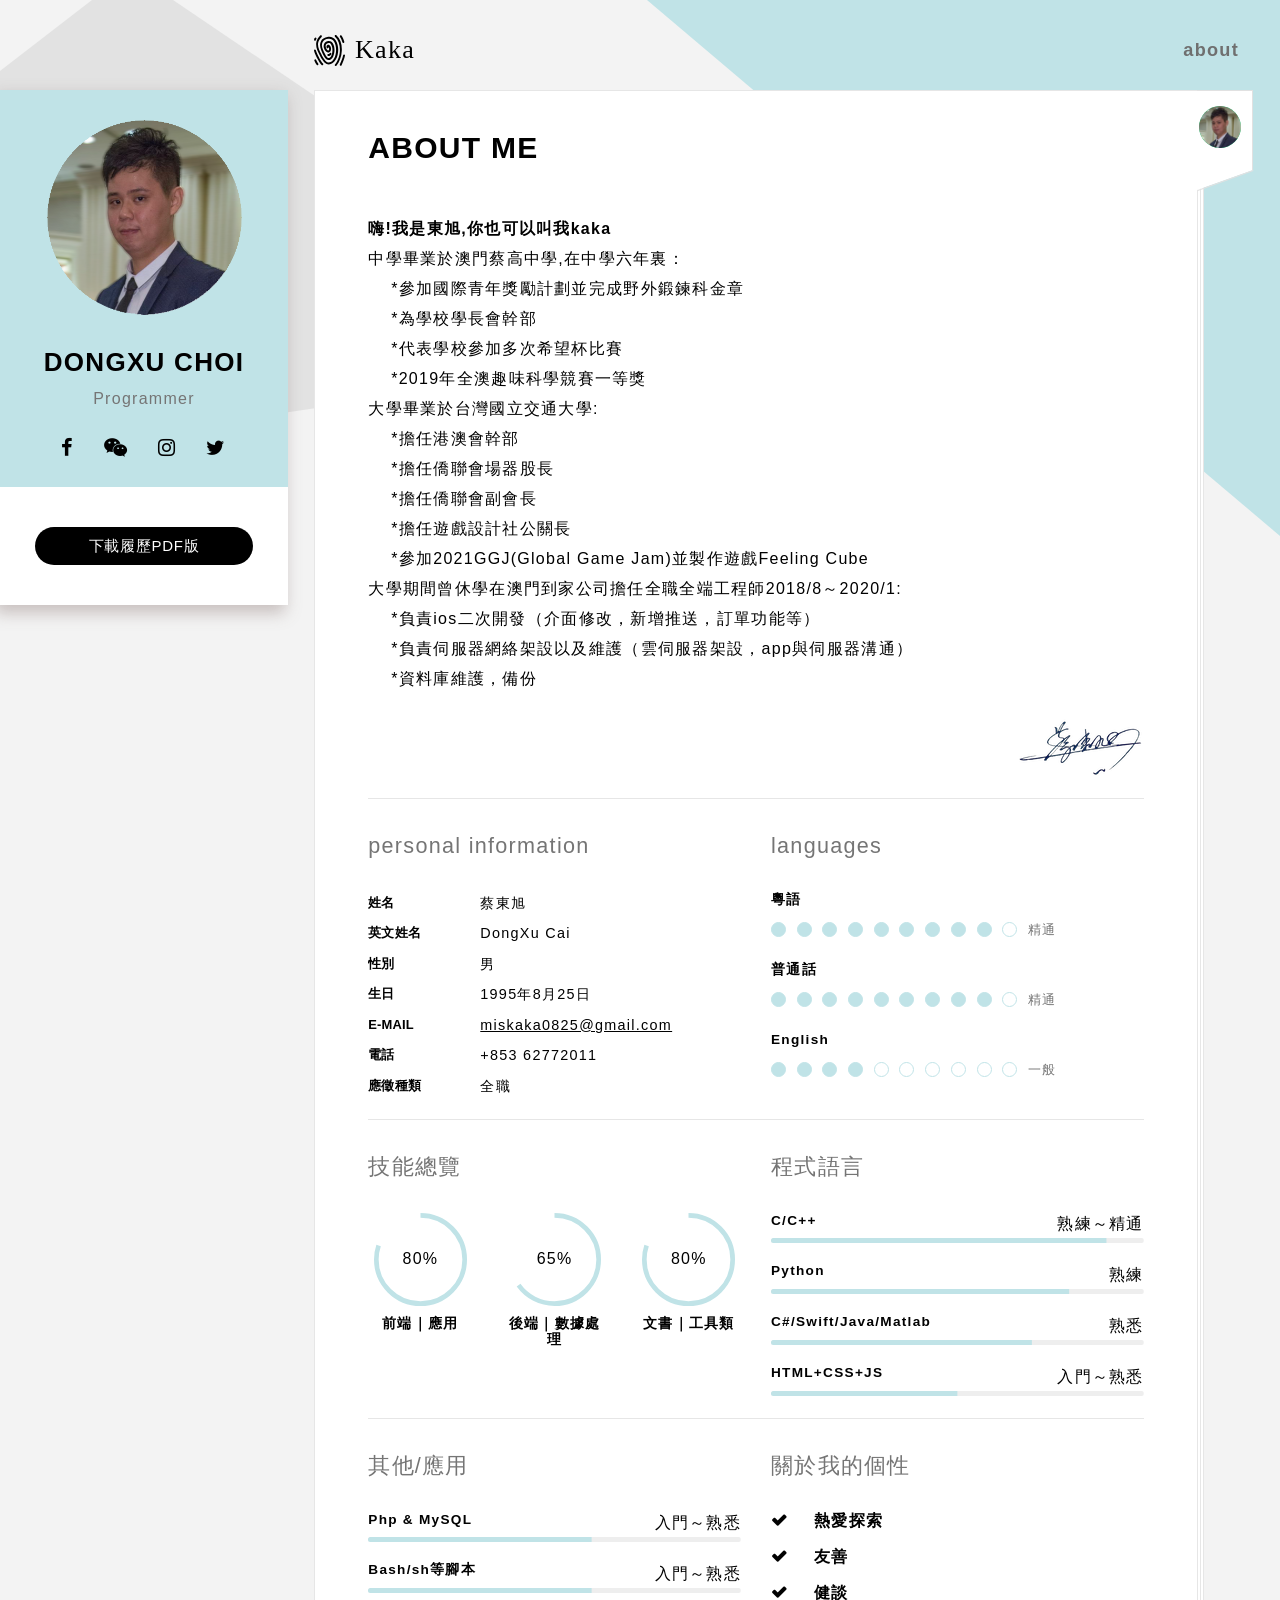
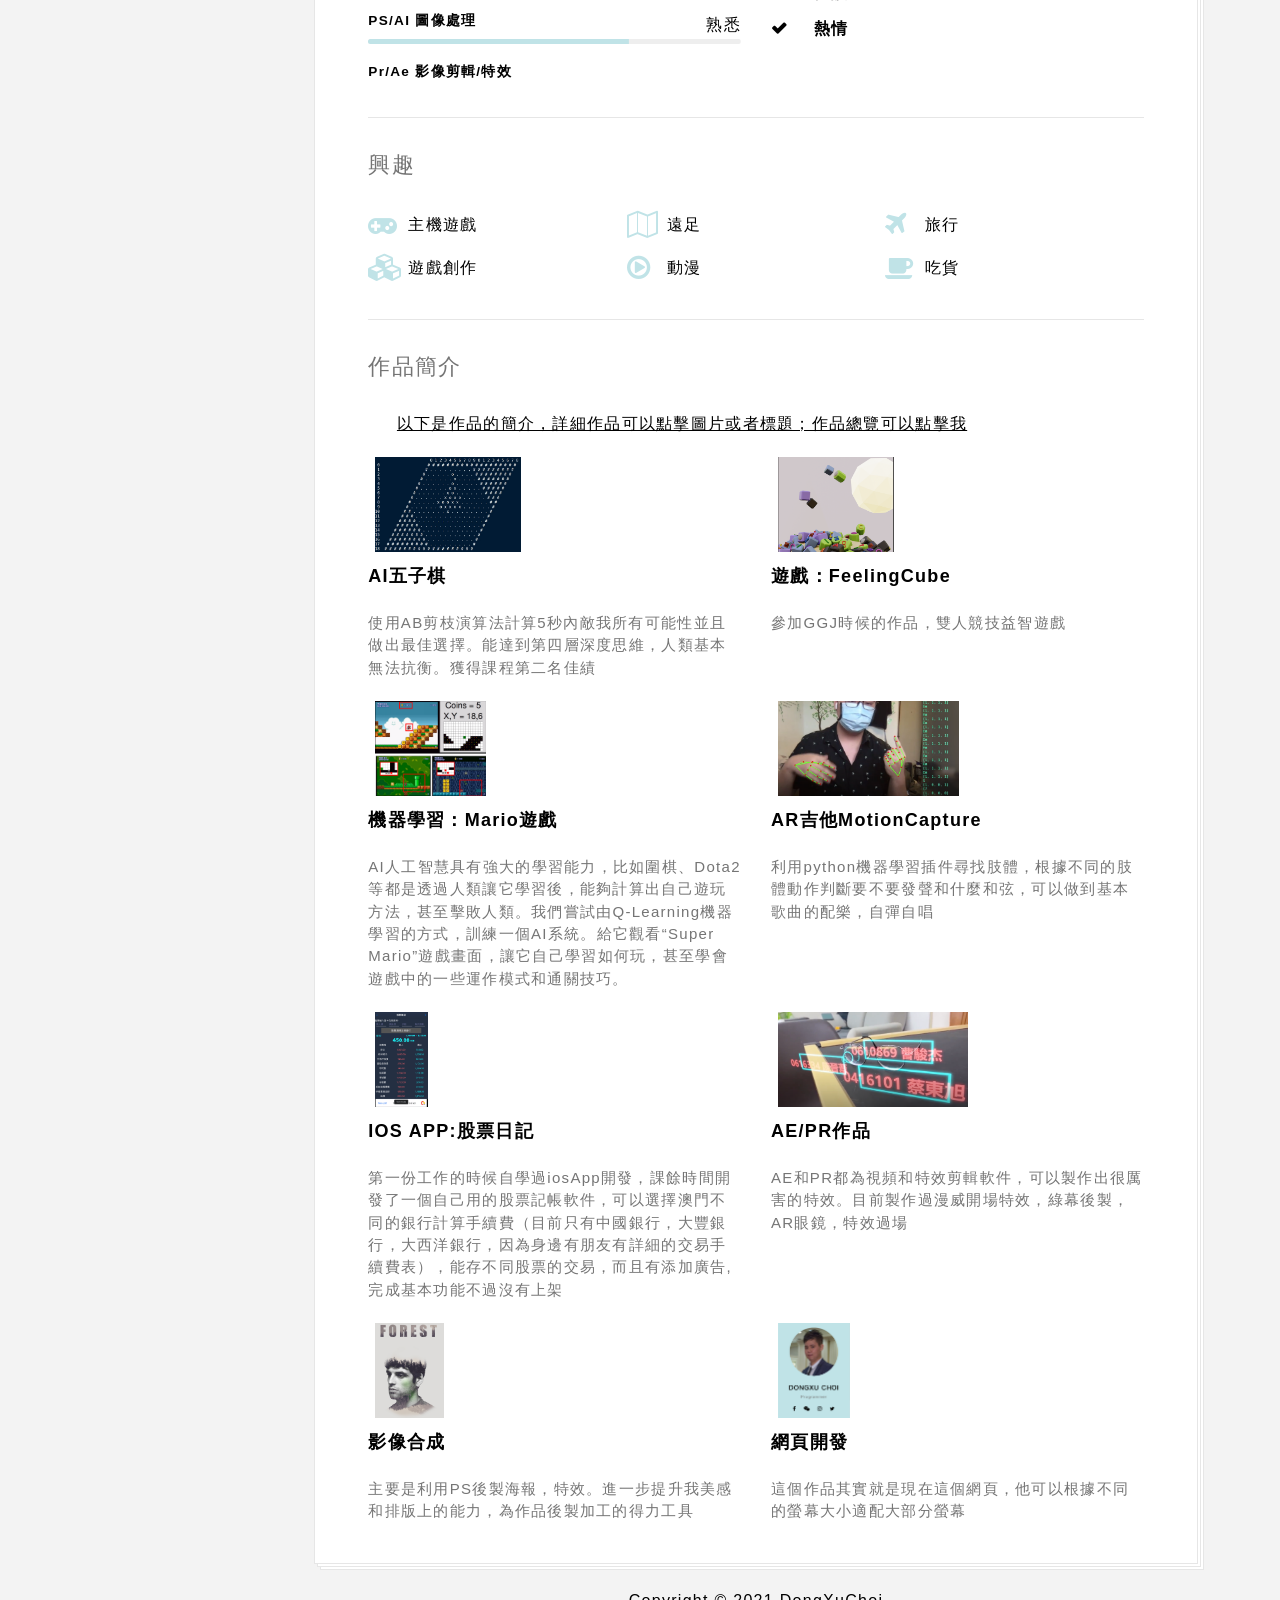
==== commit f7c444a7: "Site updated: 2021-07-24 15:09:20" ====
--- a/About/index.html
+++ b/About/index.html
@@ -20,6 +20,9 @@
 
     <!-- Modernizer -->
     <script type="text/javascript" src="js/vendor/modernizr-3.3.1.min.js"></script>
+
+    <link rel="stylesheet" href="https://cdnjs.cloudflare.com/ajax/libs/font-awesome/4.7.0/css/font-awesome.min.css">
+    <script src="https://kit.fontawesome.com/a076d05399.js" crossorigin="anonymous"></script>
   </head>
   <body>
      <div class="ace-wrapper">
@@ -29,7 +32,7 @@
                      <div class="ace-head-row">
                          <div id="ace-head-col1" class="ace-head-col text-left">
                              <a id="ace-logo" class="ace-logo" href="index.html">
-                                <img src="img/uploads/brand/logo.svg" alt="ace resume"><span>.Certy</span>
+                                <img src="img/uploads/brand/logo.svg" alt="ace resume"><span>Kaka</span>
                              </a>
                          </div>
                          
@@ -38,20 +41,12 @@
                                  <nav id="ace-main-nav">
                                     <ul class="clear-list">
 										<li><a href="index.html">about</a></li>
-										<li><a href="portfolio.html">portfolio</a>
-										<li><a href="testimonials.html">references</a></li>
-										<li><a href="search.html">search</a></li>
-										<li><a href="category.html">category</a></li>
-										<li><a href="contact.html">contact</a></li>
 									</ul>
                                  </nav>
                              </div>
                          </div>
                          
                          <div id="ace-head-col3" class="ace-head-col text-right">
-                             <button id="ace-sidebar-btn" class="btn btn-icon btn-light btn-shade">
-                                 <span class="ace-icon ace-icon-side-bar-icon"></span>
-                             </button>
                          </div>
                      </div>
                  </div><!-- .ace-container -->
@@ -61,43 +56,24 @@
         
         <nav id="ace-nav-sm" class="ace-nav hidden-lg hidden-md">
             <ul class="clear-list">
-				<li>
-					<a href="index.html" data-tooltip="Home"><img class="avatar avatar-42" src="img/uploads/avatar/avatar-42x42.png" alt=""></a>
-				</li>
-				<li>
-					<a href="experience.html" data-tooltip="Experience"><span class="ace-icon ace-icon-experience"></span></a>
-				</li>
-				<li>
-					<a href="portfolio.html" data-tooltip="Portfolio"><span class="ace-icon ace-icon-portfolio"></span></a>
-				</li>
-				<li>
-					<a href="testimonials.html" data-tooltip="References"><span class="ace-icon ace-icon-references"></span></a>
-				</li>
-				<li>
-					<a href="contact.html" data-tooltip="Contact"><span class="ace-icon ace-icon-contact"></span></a>
-				</li>
-				<li>
-					<a href="category.html" data-tooltip="Blog"><span class="ace-icon ace-icon-blog"></span></a>
-				</li>
-			</ul>
+                			</ul>
         </nav><!-- #ace-tab-nav-sm -->
 
         <article id="ace-card" class="ace-card bg-primary">
 			<div class="ace-card-inner text-center">
-				<img class="avatar avatar-195" src="img/uploads/avatar/avatar-195x195.png" width="195" height="195" alt="">
+				<img class="avatar avatar-195" src="img/uploads/avatar/Icon.png" width="195" height="195" alt="">
 				<h1>DongXu Choi</h1>
 				<p class="text-muted">Programmer</p>
 				<ul class="ace-social clear-list">
-					<li><a><span class="ace-icon ace-icon-facebook"></span></a></li>
-					<li><a><span class="ace-icon ace-icon-twitter"></span></a></li>
-					<li><a><span class="ace-icon ace-icon-google-plus"></span></a></li>
-					<li><a><span class="ace-icon ace-icon-instagram"></span></a></li>
-					<li><a><span class="ace-icon ace-icon-pinterest"></span></a></li>
+					<li><a href = "https://www.facebook.com/kaka.hell.1" target="_blank"><span class="ace-icon ace-icon-facebook"></span></a></li>
+					<li><a href="https://drive.google.com/file/d/1-Z-loVlu0LkCbn9nXcgTFeOXJsBf7b7R/view?usp=sharing" target="_blank"><span class="ace-icon ace-icon-wechat"></span></a></li>
+					<li><a href = "https://www.instagram.com/cai_kaka/" target="_blank"><span class="ace-icon ace-icon-instagram"></span></a></li>
+					<li><a href = "https://twitter.com/Hello_KKC" target="_blank"><span class="ace-icon ace-icon-twitter"></span></a></li>
 				</ul>
 			</div>
 
 			<footer class="ace-card-footer">
-				<a class="btn btn-lg btn-block btn-thin btn-upper " href="#">Download Resume</a>
+				<a class="btn btn-lg btn-block btn-thin btn-upper " href="#">下載履歷PDF版</a>
 			</footer>
 		</article><!-- #ace-card -->
 
@@ -110,25 +86,11 @@
                             <div id="ace-nav-scroll">
                                 <nav id="ace-nav" class="ace-nav">
                                     <ul class="clear-list">
+                                        
 										<li>
-											<a href="index.html" data-tooltip="Home"><img class="avatar avatar-42" src="img/uploads/avatar/avatar-42x42.png" alt=""></a>
-										</li>									
-										<li>
-											<a href="experience.html" data-tooltip="Experience"><span class="ace-icon ace-icon-experience"></span></a>
-										</li>
-										<li>
-											<a href="portfolio.html" data-tooltip="Portfolio"><span class="ace-icon ace-icon-portfolio"></span></a>
-										</li>
-										<li>
-											<a href="testimonials.html" data-tooltip="References"><span class="ace-icon ace-icon-references"></span></a>
-										</li>
-										<li>
-											<a href="contact.html" data-tooltip="Contact"><span class="ace-icon ace-icon-contact"></span></a>
-										</li>
-										<li>
-											<a href="category.html" data-tooltip="Blog"><span class="ace-icon ace-icon-blog"></span></a>
-										</li>
-									</ul>
+											<a href="index.html" data-tooltip="Home"><img class="avatar avatar-42" src="img/uploads/avatar/Icon.png" alt=""></a>
+                                        </li>
+                                        									</ul>
                                 </nav>
                             </div>
 
@@ -154,22 +116,26 @@
                 <div class="col-sm-12 clear-mrg text-box">
                     <h2 class="title-lg text-upper">About Me</h2>
 
-                    <p><b>Helo, I’m Ola Lowe!</b><br>
-                        Logo or your Company Name, unless of course you are Microsoft or the Yellow Pages online directorye core of
-                        yLLLLogo or your Company Name, unless of course you are Microsoft or the Yellow Pages online directorye core of
-                        your marketing, the central theme around your products and services.
-                        Your brand is not your Logo or your Company Name, unleogo or your Company Name, unless of course you are Microsoft or the Yellow Pages online directorye core of
-                        your marketing, the central theme around your products and services.
-                        Your brand is not your Logo or your Company Name, unleogo or your Company Name, unless of course you are Microsoft or the Yellow Pages online directorye core of
-                        your marketing, the central theme around your products and services.
-                        Your brand is not your Logo or your Company Name, unleogo or your Company Name, unless of course you are Microsoft or the Yellow Pages online directorye core of
-                        your marketing, the central theme around your products and services.
-                        Your brand is not your Logo or your Company Name, unleour marketing, the central theme around your products and services.
-                        Your brand is not your Logo or your Company Name, unless of course you are Microsoft or the Yellow Pages
-                        online directory.</p>
+                    <p><b>嗨!我是東旭,你也可以叫我kaka</b><br>
+                        中學畢業於澳門蔡高中學,在中學六年裏：<br> 
+                        &nbsp&nbsp&nbsp&nbsp*參加國際青年獎勵計劃並完成野外鍛鍊科金章 <br>
+                        &nbsp&nbsp&nbsp&nbsp*為學校學長會幹部 <br>
+                        &nbsp&nbsp&nbsp&nbsp*代表學校參加多次希望杯比賽 <br>
+                        &nbsp&nbsp&nbsp&nbsp*2019年全澳趣味科學競賽一等獎 <br>
+                        大學畢業於台灣國立交通大學:<br>
+                         &nbsp&nbsp&nbsp&nbsp*擔任港澳會幹部 <br>
+                         &nbsp&nbsp&nbsp&nbsp*擔任僑聯會場器股長 <br>
+                         &nbsp&nbsp&nbsp&nbsp*擔任僑聯會副會長 <br>
+                         &nbsp&nbsp&nbsp&nbsp*擔任遊戲設計社公關長 <br>
+                         &nbsp&nbsp&nbsp&nbsp*參加2021GGJ(Global Game Jam)並製作遊戲Feeling Cube<br>
+                         大學期間曾休學在澳門到家公司擔任全職全端工程師2018/8～2020/1: <br>
+                         &nbsp&nbsp&nbsp&nbsp*負責ios二次開發（介面修改，新增推送，訂單功能等） <br>
+                         &nbsp&nbsp&nbsp&nbsp*負責伺服器網絡架設以及維護（雲伺服器架設，app與伺服器溝通） <br>
+                         &nbsp&nbsp&nbsp&nbsp*資料庫維護，備份 <br>
+                        </p>
 
                     <p class="text-right">
-                        <img src="img/uploads/signature.png" alt="">
+                        <img src="img/uploads/signature_dongxu.png" alt="">
                     </p>
                 </div>
             </div>
@@ -184,11 +150,14 @@
                         <dt class="text-upper">姓名</dt>
                         <dd>蔡東旭</dd>
 
+                        <dt class="text-upper">英文姓名</dt>
+                        <dd>DongXu Cai</dd>
+
+                        <dt class="text-upper">性別</dt>
+                        <dd>男</dd>
+
                         <dt class="text-upper">生日</dt>
                         <dd>1995年8月25日</dd>
-
-                        <dt class="text-upper">聯絡地址</dt>
-                        <dd>澳門特別行政區水坑尾街水坑尾巷啟富大廈4/A</dd>
 
                         <dt class="text-upper">e-mail</dt>
                         <dd><a href="mailto:miskaka0825@gmail.com">miskaka0825@gmail.com</a></dd>
@@ -261,53 +230,53 @@
         <section class="section brd-btm">
             <div class="row">
                 <div class="col-sm-6 clear-mrg">
-                    <h2 class="title-thin text-muted">professional skills</h2>
+                    <h2 class="title-thin text-muted">技能總覽</h2>
 
                     <div class="row">
                         <div class="col-xs-4">
-                            <div class="progress-chart ace-animate" role="progressbar" aria-valuenow="90" aria-valuemin="0" aria-valuemax="100">
-                                <div class="progress-bar" data-text="90%" data-value="0.9"></div>
-                                <strong class="progress-title">UX Design</strong>
+                            <div class="progress-chart ace-animate" role="progressbar" aria-valuenow="80" aria-valuemin="0" aria-valuemax="100">
+                                <div class="progress-bar" data-text="80%" data-value="0.8"></div>
+                                <strong class="progress-title">前端｜應用</strong>
                             </div>
                         </div><!-- .col-xs-4 -->
 
                         <div class="col-xs-4">
-                            <div class="progress-chart ace-animate" role="progressbar" aria-valuenow="88" aria-valuemin="0" aria-valuemax="100">
-                                <div class="progress-bar" data-text="81%" data-value="0.81"></div>
-                                <strong class="progress-title">PHP & MySql</strong>
+                            <div class="progress-chart ace-animate" role="progressbar" aria-valuenow="65" aria-valuemin="0" aria-valuemax="100">
+                                <div class="progress-bar" data-text="65%" data-value="0.65"></div>
+                                <strong class="progress-title">後端｜數據處理</strong>
                             </div>
                         </div><!-- .col-xs-4 -->
 
                         <div class="col-xs-4">
-                            <div class="progress-chart ace-animate" role="progressbar" aria-valuenow="66" aria-valuemin="0" aria-valuemax="100">
-                                <div class="progress-bar" data-text="66%" data-value="0.66"></div>
-                                <strong class="progress-title">UI Design</strong>
+                            <div class="progress-chart ace-animate" role="progressbar" aria-valuenow="80" aria-valuemin="0" aria-valuemax="100">
+                                <div class="progress-bar" data-text="80%" data-value="0.80"></div>
+                                <strong class="progress-title">文書｜工具類</strong>
                             </div>
                         </div><!-- .col-xs-4 -->
                     </div><!-- .row -->
                 </div><!-- .col-sm-6 -->
 
                 <div class="col-sm-6 clear-mrg">
-                    <h2 class="title-thin text-muted">professional skills</h2>
+                    <h2 class="title-thin text-muted">程式語言</h2>
 
                     <div class="progress-line ace-animate" role="progressbar" aria-valuenow="90" aria-valuemin="0" aria-valuemax="100">
-                        <strong class="progress-title">Php & MySQL</strong>
-                        <div class="progress-bar" data-text="90%" data-value="0.9"></div>
+                        <strong class="progress-title">C/C++</strong>
+                        <div class="progress-bar" data-text="熟練～精通" data-value="0.9"></div>
                     </div>
 
                     <div class="progress-line ace-animate" role="progressbar" aria-valuenow="80" aria-valuemin="0" aria-valuemax="100">
-                        <strong class="progress-title">Javascript</strong>
-                        <div class="progress-bar" data-text="80%" data-value="0.8"></div>
-                    </div>
-
-                    <div class="progress-line ace-animate" role="progressbar" aria-valuenow="80" aria-valuemin="0" aria-valuemax="100">
-                        <strong class="progress-title">UX Design</strong>
-                        <div class="progress-bar" data-text="80%" data-value="0.8"></div>
+                        <strong class="progress-title">Python</strong>
+                        <div class="progress-bar" data-text="熟練" data-value="0.8"></div>
                     </div>
 
                     <div class="progress-line ace-animate" role="progressbar" aria-valuenow="70" aria-valuemin="0" aria-valuemax="100">
-                        <strong class="progress-title">UI Design</strong>
-                        <div class="progress-bar" data-text="70%" data-value="0.7"></div>
+                        <strong class="progress-title">C#/Swift/Java/Matlab</strong>
+                        <div class="progress-bar" data-text="熟悉" data-value="0.70"></div>
+                    </div>
+
+                    <div class="progress-line ace-animate" role="progressbar" aria-valuenow="50" aria-valuemin="0" aria-valuemax="100">
+                        <strong class="progress-title">HTML+CSS+JS</strong>
+                        <div class="progress-bar" data-text="入門～熟悉" data-value="0.5"></div>
                     </div>
                 </div><!-- .col-sm-6 -->
             </div><!-- .row -->
@@ -316,32 +285,37 @@
         <section class="section brd-btm">
             <div class="row">
                 <div class="col-sm-6 clear-mrg">
-                    <h2 class="title-thin text-muted">professional skills</h2>
-
-                    <div class="progress-line ace-animate" role="progressbar" aria-valuenow="90" aria-valuemin="0" aria-valuemax="100">
+                    <h2 class="title-thin text-muted">其他/應用</h2>
+
+                    <div class="progress-line ace-animate" role="progressbar" aria-valuenow="60" aria-valuemin="0" aria-valuemax="100">
                         <strong class="progress-title">Php & MySQL</strong>
-                        <div class="progress-bar" data-text="90%" data-value="0.9"></div>
-                    </div>
-
-                    <div class="progress-line ace-animate" role="progressbar" aria-valuenow="80" aria-valuemin="0" aria-valuemax="100">
-                        <strong class="progress-title">Javascript</strong>
-                        <div class="progress-bar" data-text="80%" data-value="0.8"></div>
-                    </div>
-
-                    <div class="progress-line ace-animate" role="progressbar" aria-valuenow="80" aria-valuemin="0" aria-valuemax="100">
-                        <strong class="progress-title">UX Design</strong>
-                        <div class="progress-bar" data-text="80%" data-value="0.8"></div>
-                    </div>
-                </div><!-- .col-sm-6 -->
-
-                <div class="col-sm-6 clear-mrg">
-                    <h2 class="title-thin text-muted">personal characteristics</h2>
+                        <div class="progress-bar" data-text="入門～熟悉" data-value="0.6"></div>
+                    </div>
+
+                    <div class="progress-line ace-animate" role="progressbar" aria-valuenow="60" aria-valuemin="0" aria-valuemax="100">
+                        <strong class="progress-title">Bash/sh等腳本</strong>
+                        <div class="progress-bar" data-text="入門～熟悉" data-value="0.6"></div>
+                    </div>
+
+                    <div class="progress-line ace-animate" role="progressbar" aria-valuenow="70" aria-valuemin="0" aria-valuemax="100">
+                        <strong class="progress-title">PS/AI 圖像處理</strong>
+                        <div class="progress-bar" data-text="熟悉" data-value="0.7"></div>
+                    </div>
+
+                    <div class="progress-line ace-animate" role="progressbar" aria-valuenow="60" aria-valuemin="0" aria-valuemax="100">
+                        <strong class="progress-title">Pr/Ae 影像剪輯/特效</strong>
+                        <div class="progress-bar" data-text="入門～熟悉" data-value="0.6"></div>
+                    </div>
+                </div><!-- .col-sm-6 -->
+
+                <div class="col-sm-6 clear-mrg">
+                    <h2 class="title-thin text-muted">關於我的個性</h2>
 
                     <ul class="styled-list clear-mrg">
-                        <li>Lake Marcelview</li>
-                        <li>New Tara</li>
-                        <li>Abbeyshire</li>
-                        <li>Kassulkechester</li>
+                        <li>熱愛探索</li>
+                        <li>友善</li>
+                        <li>健談</li>
+                        <li>熱情</li>
                     </ul>
                 </div><!-- .col-sm-6 -->
             </div><!-- .row -->
@@ -350,51 +324,151 @@
         <section class="section brd-btm">
             <div class="row">
                 <div class="col-sm-12 clear-mrg">
-                    <h2 class="title-thin text-muted">interests</h2>
+                    <h2 class="title-thin text-muted">興趣</h2>
 
                     <ul class="icon-list icon-list-col3 clearfix">
-                        <li><span class="ace-icon ace-icon-music"></span> North Adella</li>
-                        <li><span class="ace-icon ace-icon-blog"></span> North Adella</li>
-                        <li><span class="ace-icon ace-icon-blog"></span> North Adella</li>
-                        <li><span class="ace-icon ace-icon-blog"></span> North Adella</li>
-                        <li><span class="ace-icon ace-icon-blog"></span> North Adella</li>
-                        <li><span class="ace-icon ace-icon-music"></span> North Adella</li>
-                        <li><span class="ace-icon ace-icon-blog"></span> North Adella</li>
-                        <li><span class="ace-icon ace-icon-blog"></span> North Adella</li>
+                        <li><span class="ace-icon fa fa-gamepad"></span>主機遊戲</li>
+                        <li><span class="ace-icon fa fa-map-o"></span>遠足</li>
+                        <li><span class="ace-icon fa fa-plane"></span>旅行</li>
+                        <li><span class="ace-icon fa fa-cubes"></span>遊戲創作</li>
+                        <li><span class="ace-icon fa fa-play-circle-o"></span>動漫</li>
+                        <li><span class="ace-icon fa fa-coffee"></span> 吃貨</li>
                     </ul>
                 </div>
             </div>
         </section><!-- .section -->
 
         <section class="section">
-            <h2 class="title-thin text-muted">Awards and Achievements</h2>
+            <h2 class="title-thin text-muted">作品簡介</h2>
+            <p>&nbsp&nbsp&nbsp&nbsp <a href="https://drive.google.com/drive/folders/1Z-oe5RJ7dktsDl2254aK_56f9s2V3WBs?usp=sharing" target = "_blank">以下是作品的簡介，詳細作品可以點擊圖片或者標題；作品總覽可以點擊我</a></p>
 
             <div class="row">
                 <div class="col-sm-6 clear-mrg">
                     <div class="award-box">
                         <figure class="award-img">
-                            <img src="img/uploads/awards/award-01.png" alt="">
-                        </figure>
-
-                        <h3 class="award-title">Lake Marcelview</h3>
-
-                        <div class="award-text text-muted clear-mrg">
-                            <p>Your brand is the core of your marketing, the central theme around your products and services.
-                               Your brand is not your Logo or your Company Name</p>
-                        </div>
-                    </div>
-                </div><!-- .col-sm-6 -->
-
-                <div class="col-sm-6 clear-mrg">
-                    <div class="award-box">
-                        <figure class="award-img">
-                            <img src="img/uploads/awards/award-02.png" alt="">
-                        </figure>
-
-                        <h3 class="award-title">Lake Marcel Awards</h3>
-
-                        <div class="award-text text-muted clear-mrg">
-                            <p>Your brand is the core of your marketing, the central theme around your products and services.</p>
+                            <a href="https://drive.google.com/drive/folders/1qlK2681IQhgiKHzwGaIWGdAgxsjqe1Sp?usp=sharing" target="_blank">
+                                <img src="portfolio/GobangAI/1.png" alt="">
+                            </a>
+                        </figure>
+
+                        <h3 class="award-title"><a href="https://drive.google.com/drive/folders/1qlK2681IQhgiKHzwGaIWGdAgxsjqe1Sp?usp=sharing" target="_blank">AI五子棋</a></h3>
+
+                        <div class="award-text text-muted clear-mrg">
+                            <p>使用AB剪枝演算法計算5秒內敵我所有可能性並且做出最佳選擇。能達到第四層深度思維，人類基本無法抗衡。獲得課程第二名佳績</p>
+                        </div>
+                    </div>
+                </div><!-- .col-sm-6 -->
+
+                <div class="col-sm-6 clear-mrg">
+                    <div class="award-box">
+                        <figure class="award-img">
+                            <a href="https://drive.google.com/drive/folders/1Ucy3Y0mcB-qGQ39t14V0KKT7JOlIxyZc?usp=sharing" target="_blank">
+                                <img src="portfolio/FeelingCube/1.png" alt="">
+                            </a>
+                        </figure>
+
+                        <h3 class="award-title"><a href="https://drive.google.com/drive/folders/1Ucy3Y0mcB-qGQ39t14V0KKT7JOlIxyZc?usp=sharing" target="_blank">遊戲：FeelingCube</a></h3>
+
+                        <div class="award-text text-muted clear-mrg">
+                            <p>參加GGJ時候的作品，雙人競技益智遊戲</p><br><br>
+                        </div>
+                    </div>
+                </div><!-- .col-sm-6 -->
+                <div class="col-sm-6 clear-mrg">
+                    <div class="award-box">
+                        <figure class="award-img">
+                            <a href="https://drive.google.com/drive/folders/1Dwk9mZdjcnsiaUUIUHSGkzdohBPtAege?usp=sharing" target="_blank">
+                                <img src="portfolio/MarioAI/1.png" alt="">
+                            </a>
+                        </figure>
+
+                        <h3 class="award-title"><a href="https://drive.google.com/drive/folders/1Dwk9mZdjcnsiaUUIUHSGkzdohBPtAege?usp=sharing" target="_blank">機器學習：Mario遊戲</a></h3>
+
+                        <div class="award-text text-muted clear-mrg">
+                            <p>AI人工智慧具有強大的學習能力，比如圍棋、Dota2 等都是透過人類讓它學習後，能夠計算出自己遊玩方法，甚至擊敗人類。我們嘗試由Q-Learning機器學習的方式，訓練一個AI系統。給它觀看“Super Mario”遊戲畫面，讓它自己學習如何玩，甚至學會遊戲中的一些運作模式和通關技巧。</p>
+                        </div>
+                    </div>
+                </div><!-- .col-sm-6 -->
+
+                <div class="col-sm-6 clear-mrg">
+                    <div class="award-box">
+                        <figure class="award-img">
+                            <a href="https://drive.google.com/drive/folders/1ZcmK9YZ4wwRXVuwmqA_bS2BFr7FSnoBK?usp=sharing" target="_blank">
+                                <img src="portfolio/ARguitar/1.png" alt="">
+                            </a>
+                        </figure>
+
+                        <h3 class="award-title"><a href="https://drive.google.com/drive/folders/1ZcmK9YZ4wwRXVuwmqA_bS2BFr7FSnoBK?usp=sharing" target="_blank">AR吉他MotionCapture</a></h3>
+
+                        <div class="award-text text-muted clear-mrg">
+                            <p>利用python機器學習插件尋找肢體，根據不同的肢體動作判斷要不要發聲和什麼和弦，可以做到基本歌曲的配樂，自彈自唱</p>
+                            <br>
+                            <br>
+                            <br>
+                        </div>
+                    </div>
+                </div><!-- .col-sm-6 -->
+
+                <div class="col-sm-6 clear-mrg">
+                    <div class="award-box">
+                        <figure class="award-img">
+                            <a href="https://drive.google.com/drive/folders/1K0zJ8w8kK5cmHCQX8DYtNWCWytcm4VPn?usp=sharing" target="_blank">
+                                <img src="portfolio/StockApp/1.png" alt="">
+                            </a>
+                        </figure>
+
+                        <h3 class="award-title"><a href="https://drive.google.com/drive/folders/1K0zJ8w8kK5cmHCQX8DYtNWCWytcm4VPn?usp=sharing" target="_blank">IOS APP:股票日記</a></h3>
+
+                        <div class="award-text text-muted clear-mrg">
+                            <p>第一份工作的時候自學過iosApp開發，課餘時間開發了一個自己用的股票記帳軟件，可以選擇澳門不同的銀行計算手續費（目前只有中國銀行，大豐銀行，大西洋銀行，因為身邊有朋友有詳細的交易手續費表），能存不同股票的交易，而且有添加廣告,完成基本功能不過沒有上架</p>
+                        </div>
+                    </div>
+                </div><!-- .col-sm-6 -->
+
+                <div class="col-sm-6 clear-mrg">
+                    <div class="award-box">
+                        <figure class="award-img">
+                            <a href="https://drive.google.com/drive/folders/10uJjhiWnL7pbiOQTApnjC3mTSemEH8FU?usp=sharing" target="_blank">
+                                <img src="portfolio/AE&PR/1.png" alt="">
+                            </a>
+                        </figure>
+
+                        <h3 class="award-title"><a href="https://drive.google.com/drive/folders/10uJjhiWnL7pbiOQTApnjC3mTSemEH8FU?usp=sharing" target="_blank">AE/PR作品</a></h3>
+
+                        <div class="award-text text-muted clear-mrg">
+                            <p>AE和PR都為視頻和特效剪輯軟件，可以製作出很厲害的特效。目前製作過漫威開場特效，綠幕後製，AR眼鏡，特效過場</p>
+                            <br><br><br>
+                        </div>
+                    </div>
+                </div><!-- .col-sm-6 -->
+
+                <div class="col-sm-6 clear-mrg">
+                    <div class="award-box">
+                        <figure class="award-img">
+                            <a href="https://drive.google.com/drive/folders/1KJJHPHtL1j0yoaTQ2NVtHglCSgchxh55?usp=sharing" target="_blank">
+                                <img src="portfolio/Image/1.png" alt="">
+                            </a>
+                        </figure>
+
+                        <h3 class="award-title"><a href="https://drive.google.com/drive/folders/1KJJHPHtL1j0yoaTQ2NVtHglCSgchxh55?usp=sharing" target="_blank">影像合成</a></h3>
+
+                        <div class="award-text text-muted clear-mrg">
+                            <p>主要是利用PS後製海報，特效。進一步提升我美感和排版上的能力，為作品後製加工的得力工具</p>
+                        </div>
+                    </div>
+                </div><!-- .col-sm-6 -->
+
+                <div class="col-sm-6 clear-mrg">
+                    <div class="award-box">
+                        <figure class="award-img">
+                                <img src="portfolio/web/1.png" alt="">
+                            </a>
+                        </figure>
+
+                        <h3 class="award-title">網頁開發</h3>
+
+                        <div class="award-text text-muted clear-mrg">
+                            <p>這個作品其實就是現在這個網頁，他可以根據不同的螢幕大小適配大部分螢幕</p>
                         </div>
                     </div>
                 </div><!-- .col-sm-6 -->
@@ -448,7 +522,7 @@
 
 			<article class="ace-card bg-primary">
 				<div class="ace-card-inner text-center">
-					<img class="avatar avatar-195" src="img/uploads/avatar/avatar-195x195.png" width="195" height="195" alt="">
+					<img class="avatar avatar-195" src="img/uploads/avatar/icon.png" width="195" height="195" alt="">
 					<h1>Ola Lowe</h1>
 					<p class="text-muted">Florist | Decorator</p>
 					<ul class="ace-social clear-list">
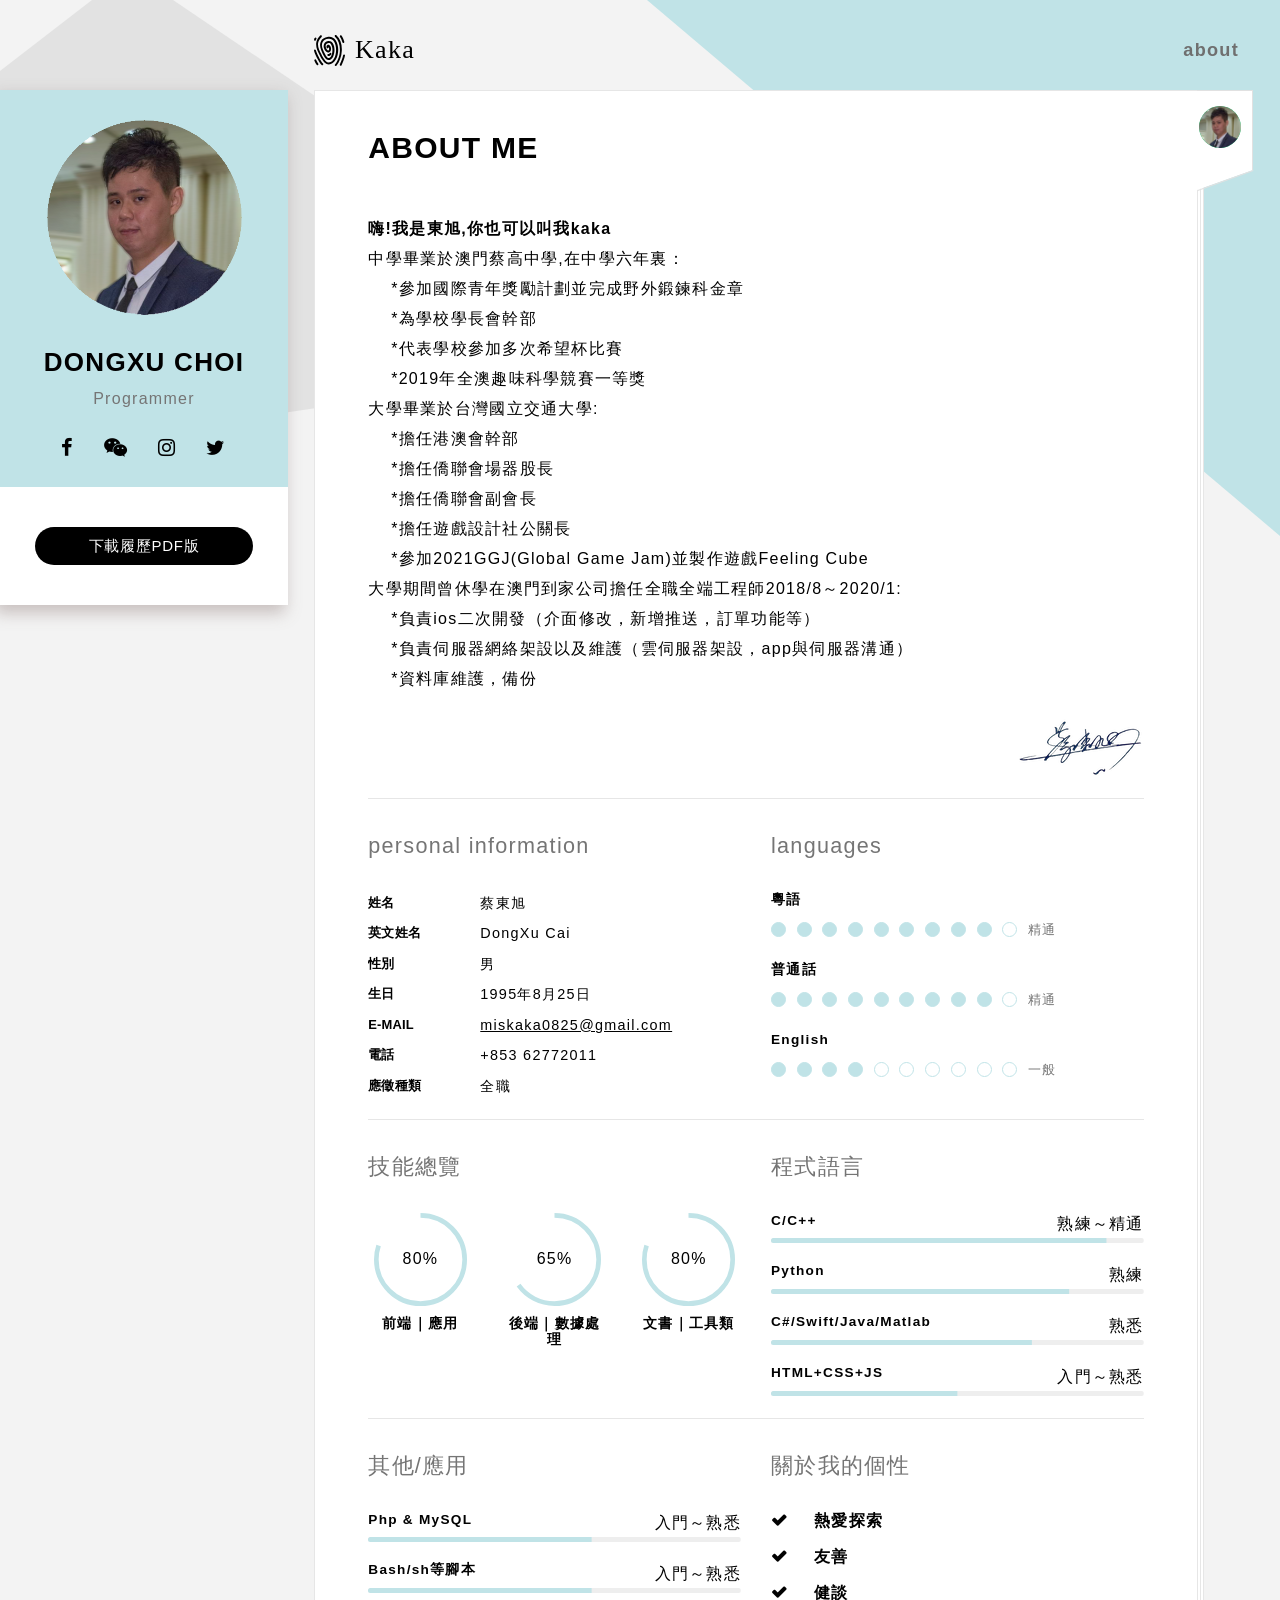
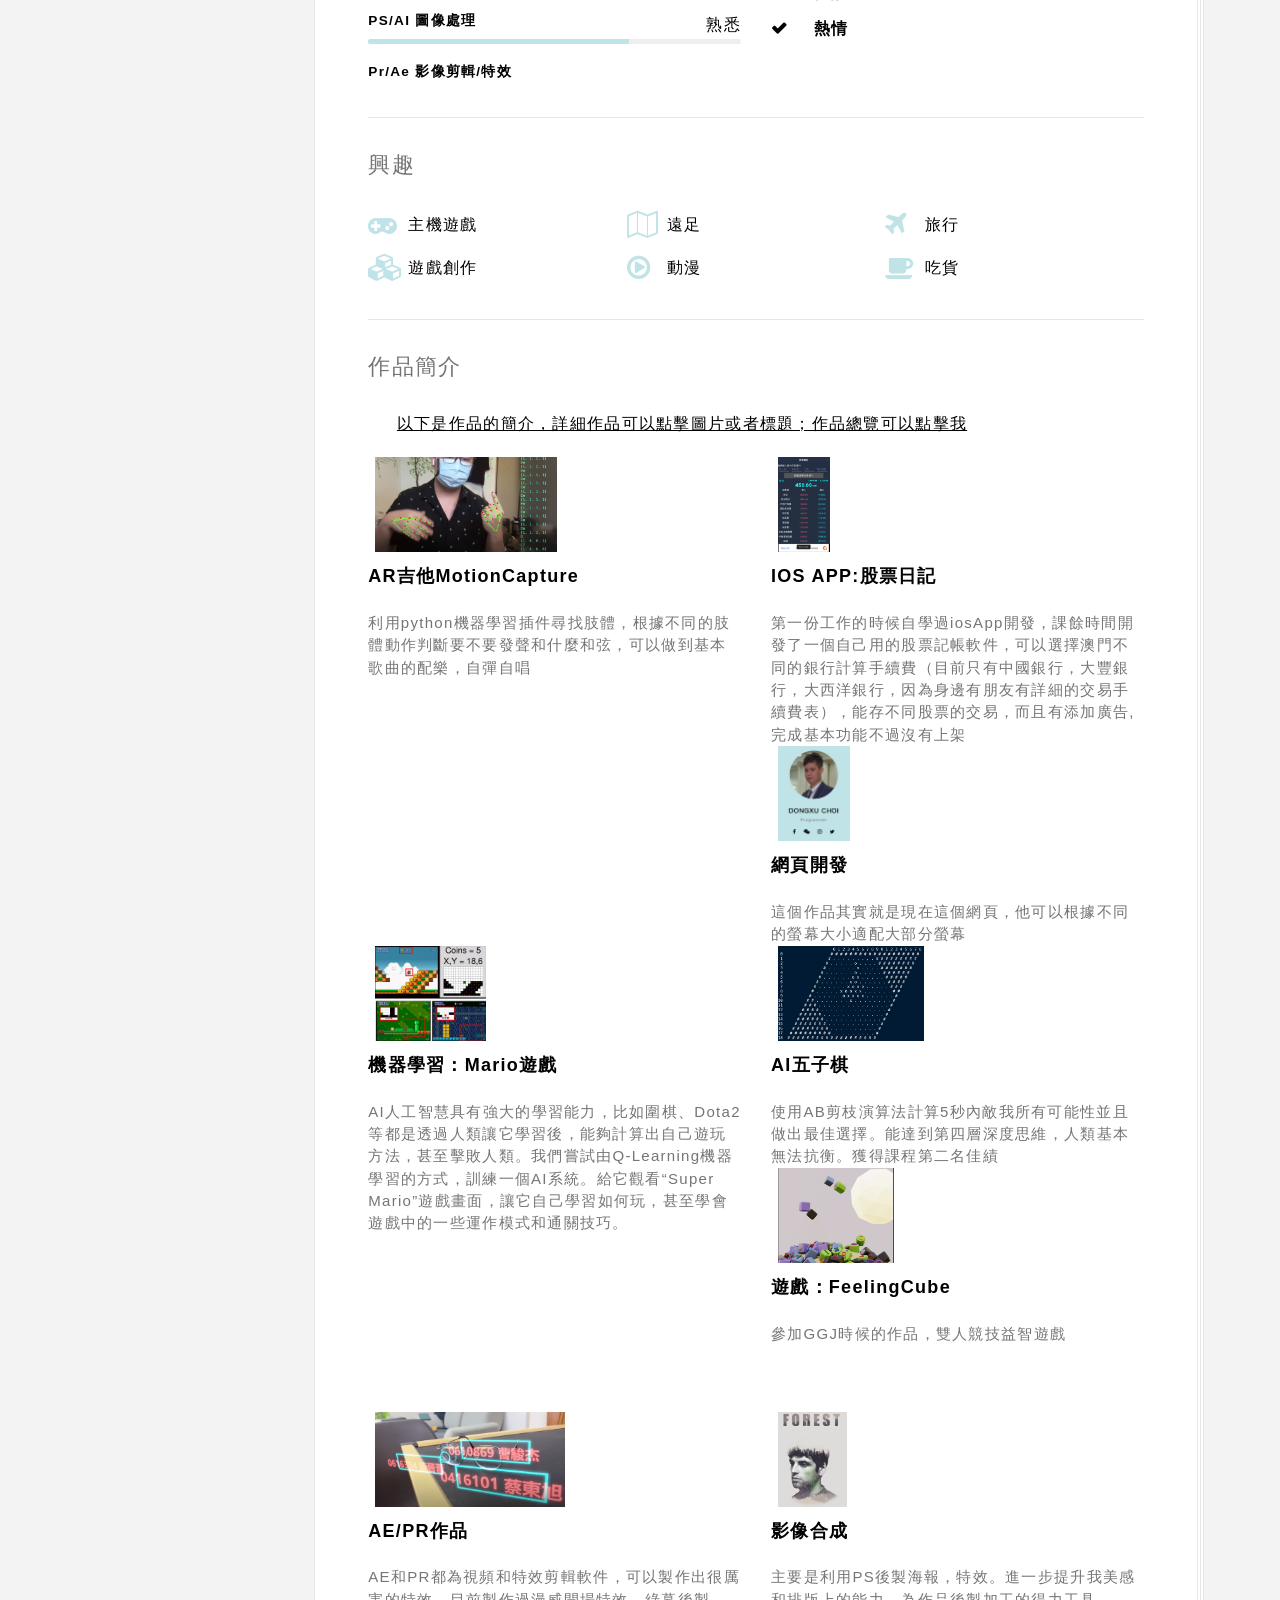
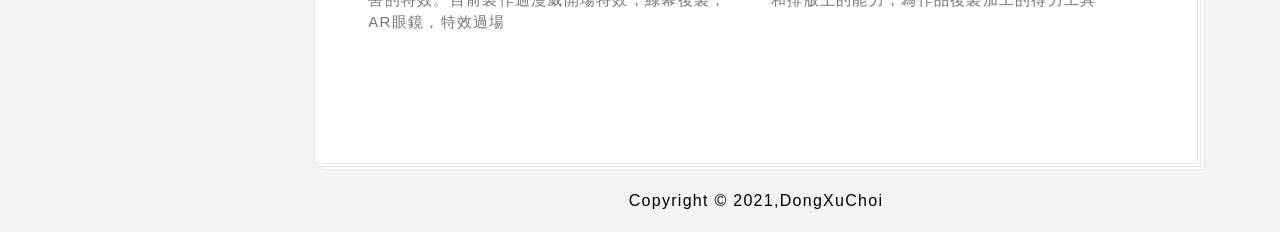
==== commit 8c546329: "Site updated: 2021-07-24 15:26:45" ====
--- a/About/index.html
+++ b/About/index.html
@@ -343,52 +343,6 @@
             <p>&nbsp&nbsp&nbsp&nbsp <a href="https://drive.google.com/drive/folders/1Z-oe5RJ7dktsDl2254aK_56f9s2V3WBs?usp=sharing" target = "_blank">以下是作品的簡介，詳細作品可以點擊圖片或者標題；作品總覽可以點擊我</a></p>
 
             <div class="row">
-                <div class="col-sm-6 clear-mrg">
-                    <div class="award-box">
-                        <figure class="award-img">
-                            <a href="https://drive.google.com/drive/folders/1qlK2681IQhgiKHzwGaIWGdAgxsjqe1Sp?usp=sharing" target="_blank">
-                                <img src="portfolio/GobangAI/1.png" alt="">
-                            </a>
-                        </figure>
-
-                        <h3 class="award-title"><a href="https://drive.google.com/drive/folders/1qlK2681IQhgiKHzwGaIWGdAgxsjqe1Sp?usp=sharing" target="_blank">AI五子棋</a></h3>
-
-                        <div class="award-text text-muted clear-mrg">
-                            <p>使用AB剪枝演算法計算5秒內敵我所有可能性並且做出最佳選擇。能達到第四層深度思維，人類基本無法抗衡。獲得課程第二名佳績</p>
-                        </div>
-                    </div>
-                </div><!-- .col-sm-6 -->
-
-                <div class="col-sm-6 clear-mrg">
-                    <div class="award-box">
-                        <figure class="award-img">
-                            <a href="https://drive.google.com/drive/folders/1Ucy3Y0mcB-qGQ39t14V0KKT7JOlIxyZc?usp=sharing" target="_blank">
-                                <img src="portfolio/FeelingCube/1.png" alt="">
-                            </a>
-                        </figure>
-
-                        <h3 class="award-title"><a href="https://drive.google.com/drive/folders/1Ucy3Y0mcB-qGQ39t14V0KKT7JOlIxyZc?usp=sharing" target="_blank">遊戲：FeelingCube</a></h3>
-
-                        <div class="award-text text-muted clear-mrg">
-                            <p>參加GGJ時候的作品，雙人競技益智遊戲</p><br><br>
-                        </div>
-                    </div>
-                </div><!-- .col-sm-6 -->
-                <div class="col-sm-6 clear-mrg">
-                    <div class="award-box">
-                        <figure class="award-img">
-                            <a href="https://drive.google.com/drive/folders/1Dwk9mZdjcnsiaUUIUHSGkzdohBPtAege?usp=sharing" target="_blank">
-                                <img src="portfolio/MarioAI/1.png" alt="">
-                            </a>
-                        </figure>
-
-                        <h3 class="award-title"><a href="https://drive.google.com/drive/folders/1Dwk9mZdjcnsiaUUIUHSGkzdohBPtAege?usp=sharing" target="_blank">機器學習：Mario遊戲</a></h3>
-
-                        <div class="award-text text-muted clear-mrg">
-                            <p>AI人工智慧具有強大的學習能力，比如圍棋、Dota2 等都是透過人類讓它學習後，能夠計算出自己遊玩方法，甚至擊敗人類。我們嘗試由Q-Learning機器學習的方式，訓練一個AI系統。給它觀看“Super Mario”遊戲畫面，讓它自己學習如何玩，甚至學會遊戲中的一些運作模式和通關技巧。</p>
-                        </div>
-                    </div>
-                </div><!-- .col-sm-6 -->
 
                 <div class="col-sm-6 clear-mrg">
                     <div class="award-box">
@@ -409,6 +363,7 @@
                     </div>
                 </div><!-- .col-sm-6 -->
 
+
                 <div class="col-sm-6 clear-mrg">
                     <div class="award-box">
                         <figure class="award-img">
@@ -428,6 +383,75 @@
                 <div class="col-sm-6 clear-mrg">
                     <div class="award-box">
                         <figure class="award-img">
+                            <img src="portfolio/web/1.png" alt="">
+                            </a>
+                        </figure>
+
+                        <h3 class="award-title">網頁開發</h3>
+
+                        <div class="award-text text-muted clear-mrg">
+                            <p>這個作品其實就是現在這個網頁，他可以根據不同的螢幕大小適配大部分螢幕</p>
+                        </div>
+                    </div>
+                </div><!-- .col-sm-6 -->
+
+                <div class="col-sm-6 clear-mrg">
+                    <div class="award-box">
+                        <figure class="award-img">
+                            <a href="https://drive.google.com/drive/folders/1Dwk9mZdjcnsiaUUIUHSGkzdohBPtAege?usp=sharing" target="_blank">
+                                <img src="portfolio/MarioAI/1.png" alt="">
+                            </a>
+                        </figure>
+
+                        <h3 class="award-title"><a href="https://drive.google.com/drive/folders/1Dwk9mZdjcnsiaUUIUHSGkzdohBPtAege?usp=sharing" target="_blank">機器學習：Mario遊戲</a></h3>
+
+                        <div class="award-text text-muted clear-mrg">
+                            <p>AI人工智慧具有強大的學習能力，比如圍棋、Dota2 等都是透過人類讓它學習後，能夠計算出自己遊玩方法，甚至擊敗人類。我們嘗試由Q-Learning機器學習的方式，訓練一個AI系統。給它觀看“Super Mario”遊戲畫面，讓它自己學習如何玩，甚至學會遊戲中的一些運作模式和通關技巧。</p>
+                        </div>
+                    </div>
+                </div><!-- .col-sm-6 -->
+
+
+                <div class="col-sm-6 clear-mrg">
+                    <div class="award-box">
+                        <figure class="award-img">
+                            <a href="https://drive.google.com/drive/folders/1qlK2681IQhgiKHzwGaIWGdAgxsjqe1Sp?usp=sharing" target="_blank">
+                                <img src="portfolio/GobangAI/1.png" alt="">
+                            </a>
+                        </figure>
+
+                        <h3 class="award-title"><a href="https://drive.google.com/drive/folders/1qlK2681IQhgiKHzwGaIWGdAgxsjqe1Sp?usp=sharing" target="_blank">AI五子棋</a></h3>
+
+                        <div class="award-text text-muted clear-mrg">
+                            <p>使用AB剪枝演算法計算5秒內敵我所有可能性並且做出最佳選擇。能達到第四層深度思維，人類基本無法抗衡。獲得課程第二名佳績</p>
+                        </div>
+                    </div>
+                </div><!-- .col-sm-6 -->
+
+                <div class="col-sm-6 clear-mrg">
+                    <div class="award-box">
+                        <figure class="award-img">
+                            <a href="https://drive.google.com/drive/folders/1Ucy3Y0mcB-qGQ39t14V0KKT7JOlIxyZc?usp=sharing" target="_blank">
+                                <img src="portfolio/FeelingCube/1.png" alt="">
+                            </a>
+                        </figure>
+
+                        <h3 class="award-title"><a href="https://drive.google.com/drive/folders/1Ucy3Y0mcB-qGQ39t14V0KKT7JOlIxyZc?usp=sharing" target="_blank">遊戲：FeelingCube</a></h3>
+
+                        <div class="award-text text-muted clear-mrg">
+                            <p>參加GGJ時候的作品，雙人競技益智遊戲</p><br><br>
+                        </div>
+                    </div>
+                </div><!-- .col-sm-6 -->
+
+
+
+
+
+
+                <div class="col-sm-6 clear-mrg">
+                    <div class="award-box">
+                        <figure class="award-img">
                             <a href="https://drive.google.com/drive/folders/10uJjhiWnL7pbiOQTApnjC3mTSemEH8FU?usp=sharing" target="_blank">
                                 <img src="portfolio/AE&PR/1.png" alt="">
                             </a>
@@ -458,20 +482,7 @@
                     </div>
                 </div><!-- .col-sm-6 -->
 
-                <div class="col-sm-6 clear-mrg">
-                    <div class="award-box">
-                        <figure class="award-img">
-                                <img src="portfolio/web/1.png" alt="">
-                            </a>
-                        </figure>
-
-                        <h3 class="award-title">網頁開發</h3>
-
-                        <div class="award-text text-muted clear-mrg">
-                            <p>這個作品其實就是現在這個網頁，他可以根據不同的螢幕大小適配大部分螢幕</p>
-                        </div>
-                    </div>
-                </div><!-- .col-sm-6 -->
+
             </div><!-- .row -->
         </section><!-- .section -->
     </div><!-- .padd-box -->
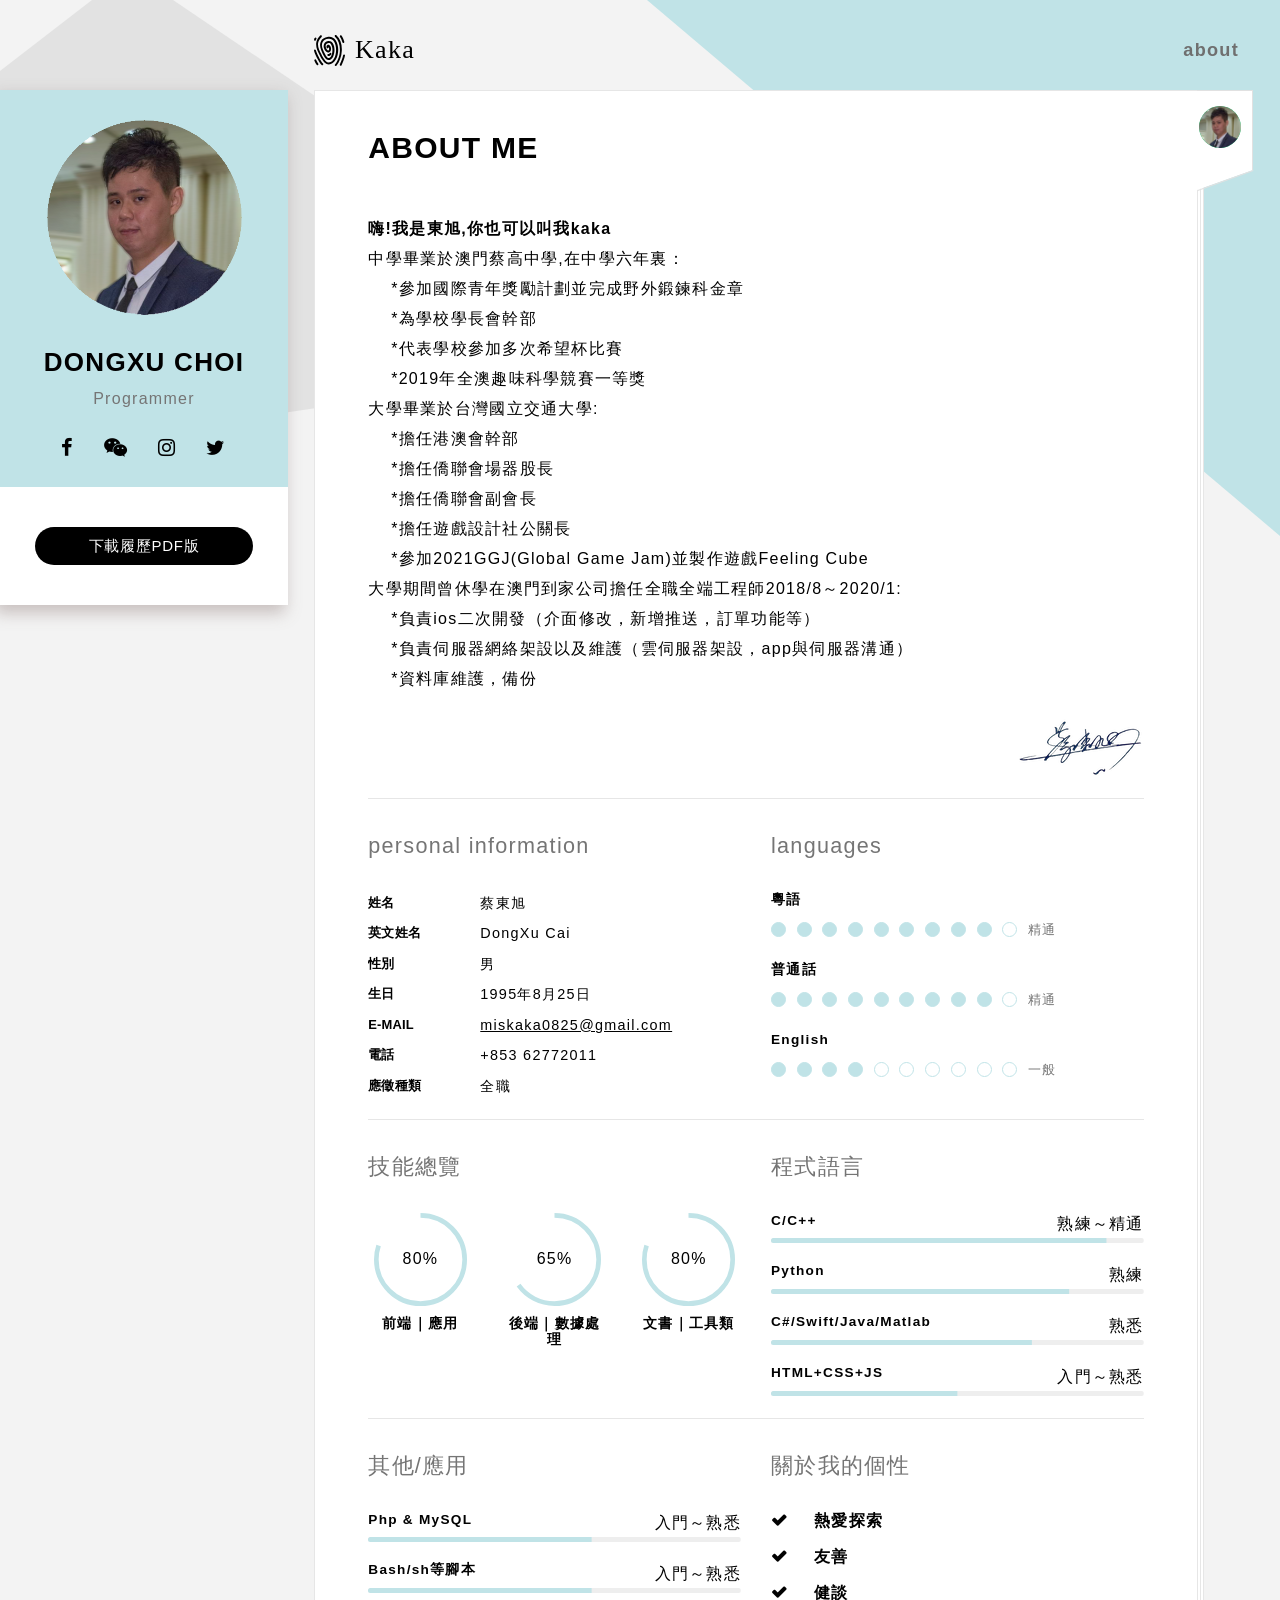
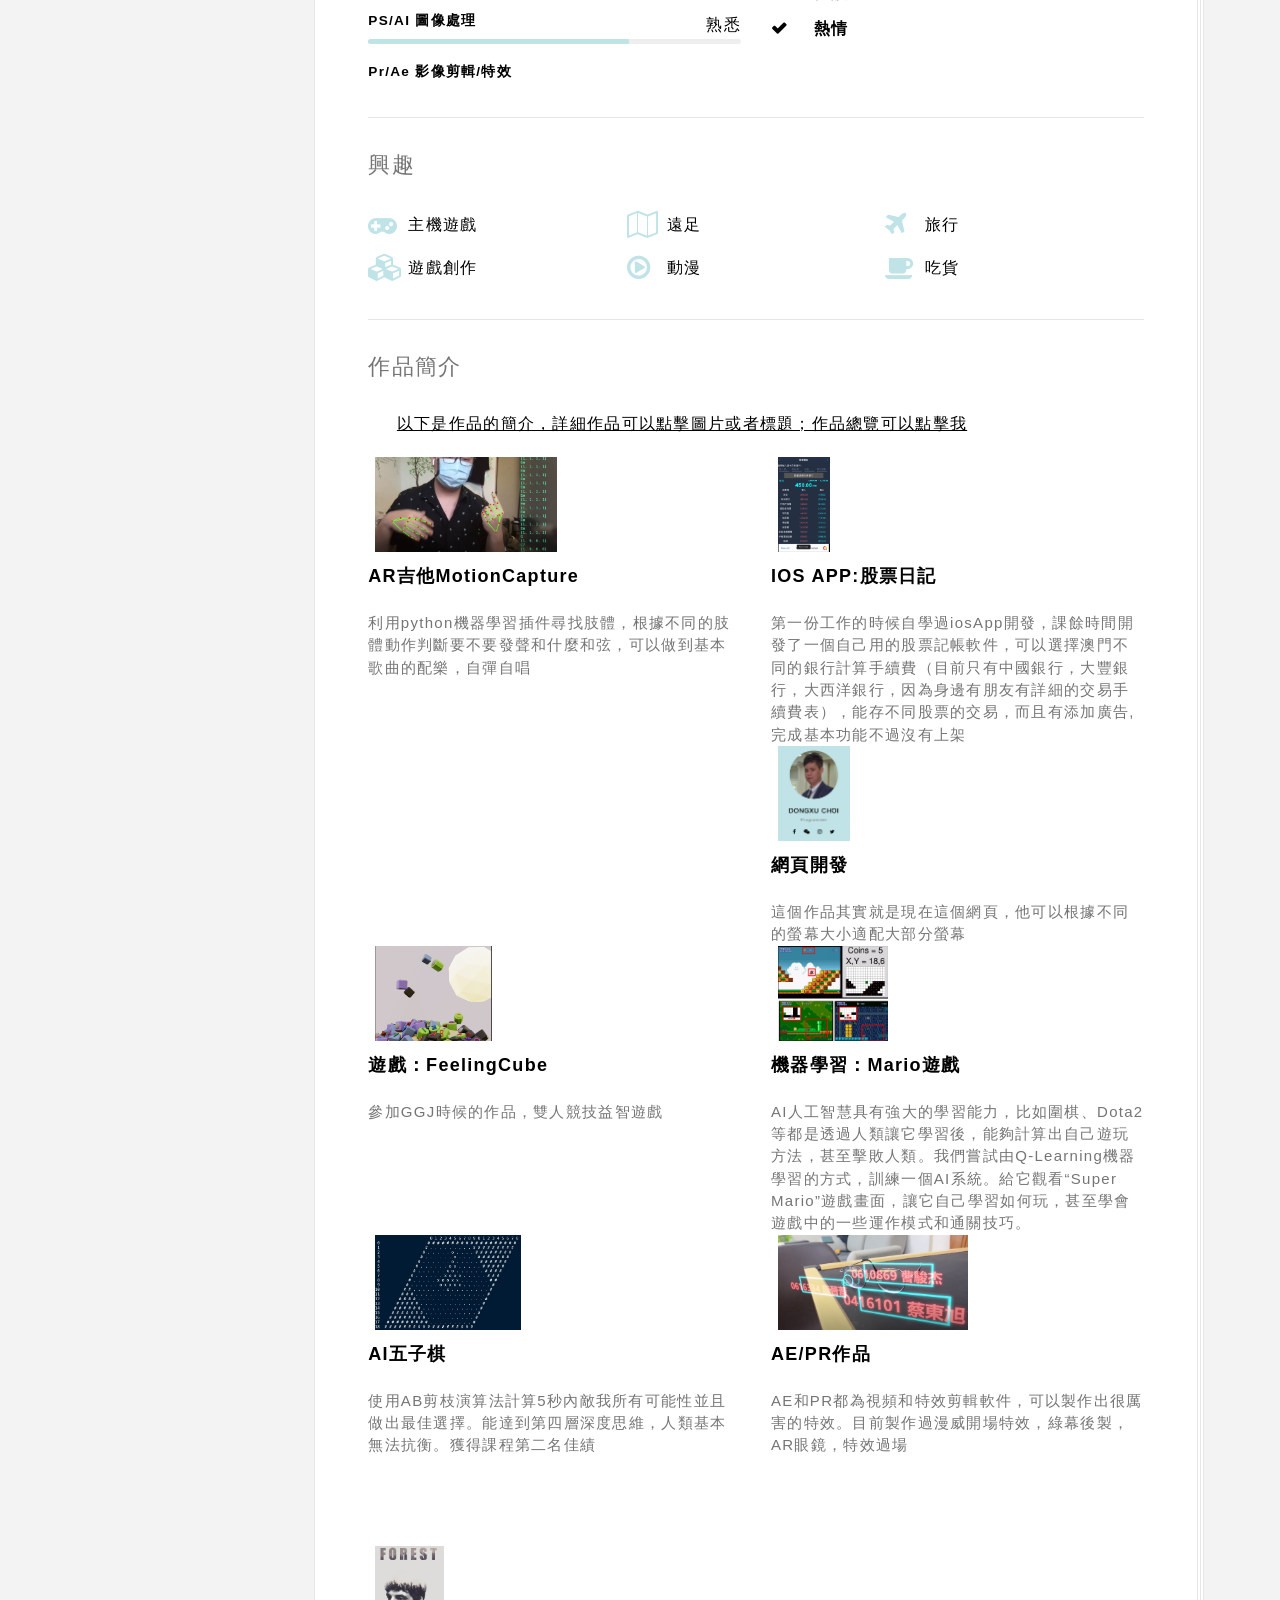
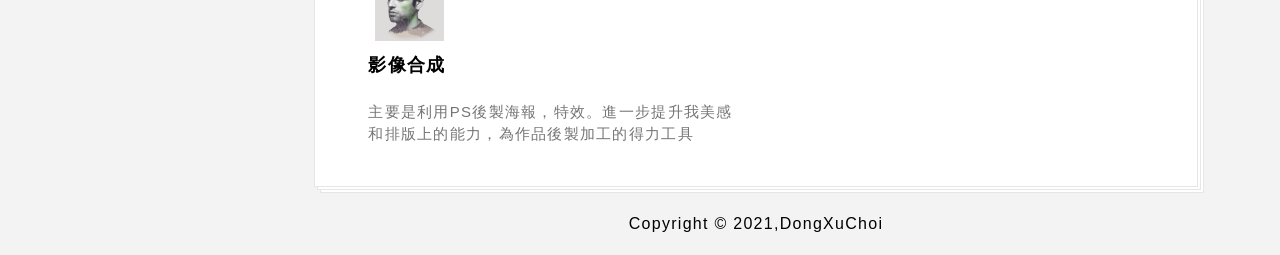
==== commit 9f6f7389: "Site updated: 2021-07-24 15:34:50" ====
--- a/About/index.html
+++ b/About/index.html
@@ -398,6 +398,22 @@
                 <div class="col-sm-6 clear-mrg">
                     <div class="award-box">
                         <figure class="award-img">
+                            <a href="https://drive.google.com/drive/folders/1Ucy3Y0mcB-qGQ39t14V0KKT7JOlIxyZc?usp=sharing" target="_blank">
+                                <img src="portfolio/FeelingCube/1.png" alt="">
+                            </a>
+                        </figure>
+
+                        <h3 class="award-title"><a href="https://drive.google.com/drive/folders/1Ucy3Y0mcB-qGQ39t14V0KKT7JOlIxyZc?usp=sharing" target="_blank">遊戲：FeelingCube</a></h3>
+
+                        <div class="award-text text-muted clear-mrg">
+                            <p>參加GGJ時候的作品，雙人競技益智遊戲</p><br><br>
+                        </div>
+                    </div>
+                </div><!-- .col-sm-6 -->
+
+                <div class="col-sm-6 clear-mrg">
+                    <div class="award-box">
+                        <figure class="award-img">
                             <a href="https://drive.google.com/drive/folders/1Dwk9mZdjcnsiaUUIUHSGkzdohBPtAege?usp=sharing" target="_blank">
                                 <img src="portfolio/MarioAI/1.png" alt="">
                             </a>
@@ -428,21 +444,7 @@
                     </div>
                 </div><!-- .col-sm-6 -->
 
-                <div class="col-sm-6 clear-mrg">
-                    <div class="award-box">
-                        <figure class="award-img">
-                            <a href="https://drive.google.com/drive/folders/1Ucy3Y0mcB-qGQ39t14V0KKT7JOlIxyZc?usp=sharing" target="_blank">
-                                <img src="portfolio/FeelingCube/1.png" alt="">
-                            </a>
-                        </figure>
-
-                        <h3 class="award-title"><a href="https://drive.google.com/drive/folders/1Ucy3Y0mcB-qGQ39t14V0KKT7JOlIxyZc?usp=sharing" target="_blank">遊戲：FeelingCube</a></h3>
-
-                        <div class="award-text text-muted clear-mrg">
-                            <p>參加GGJ時候的作品，雙人競技益智遊戲</p><br><br>
-                        </div>
-                    </div>
-                </div><!-- .col-sm-6 -->
+
 
 
 
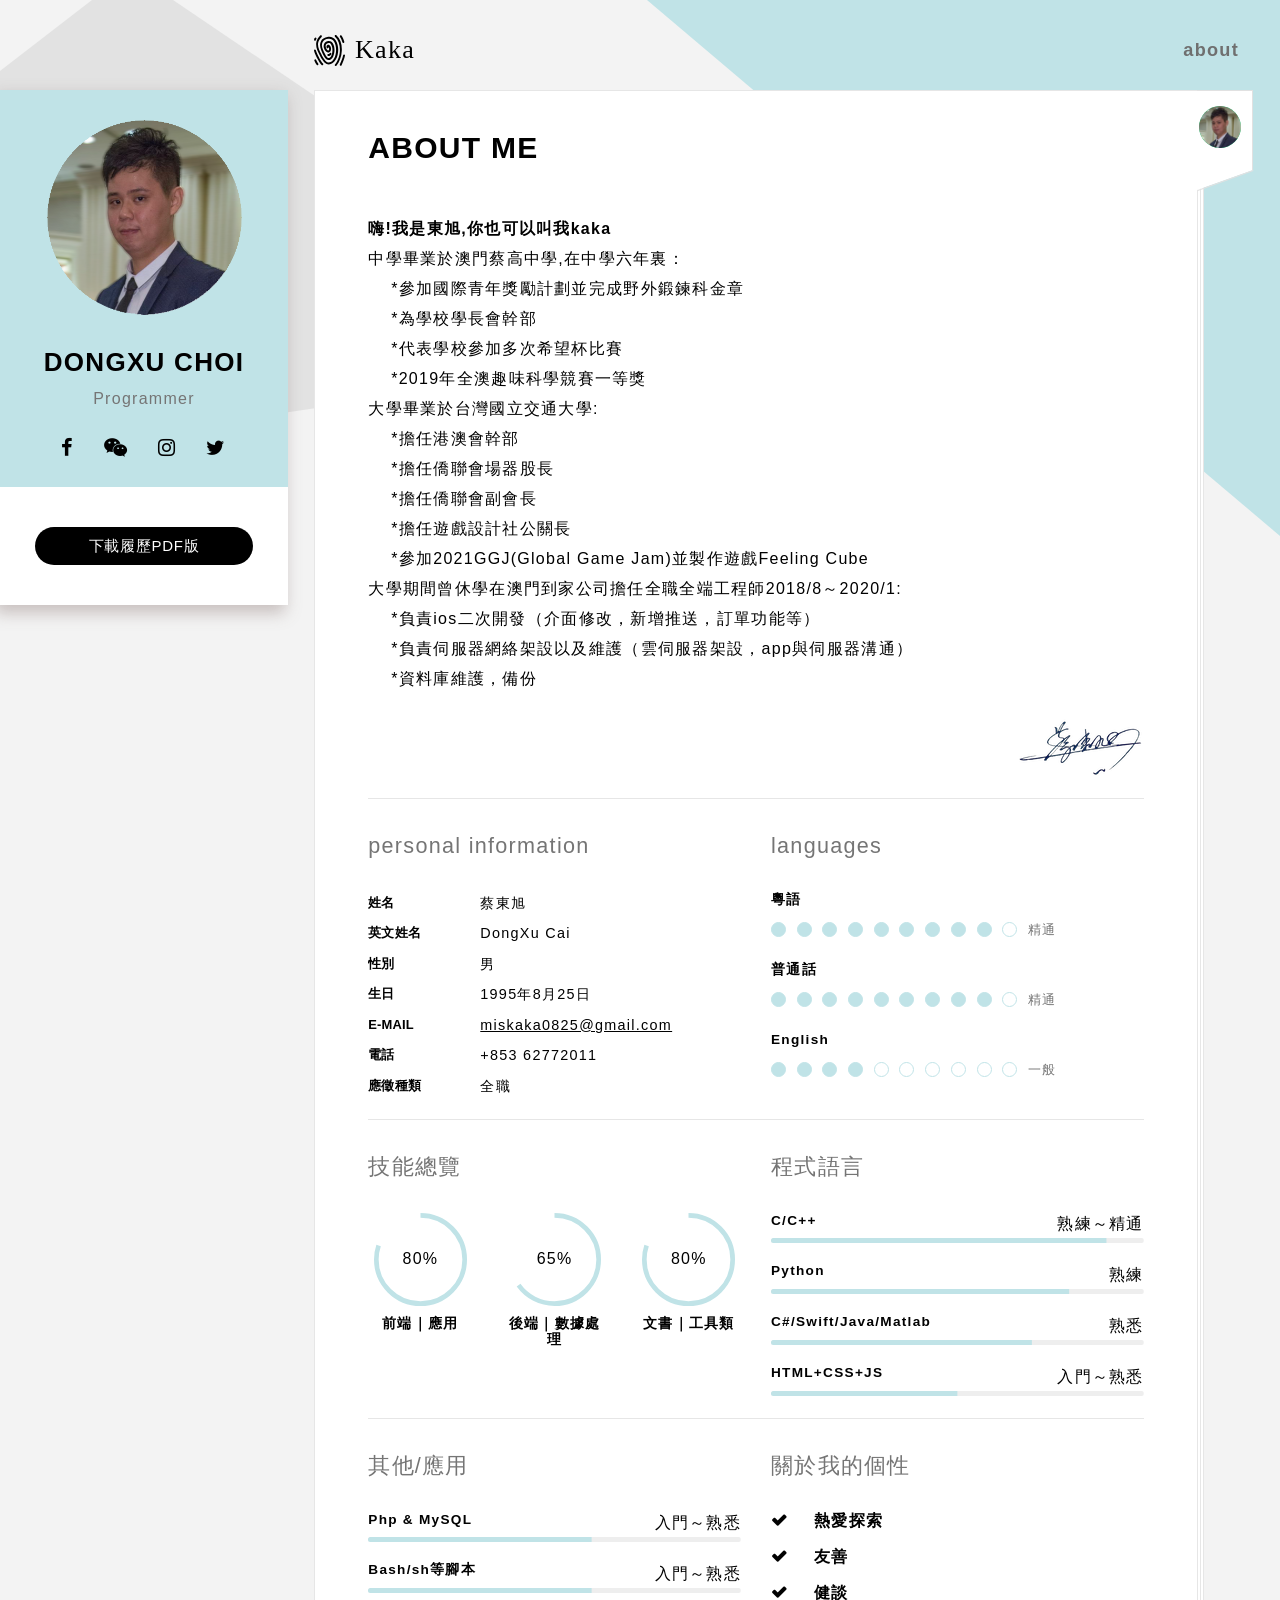
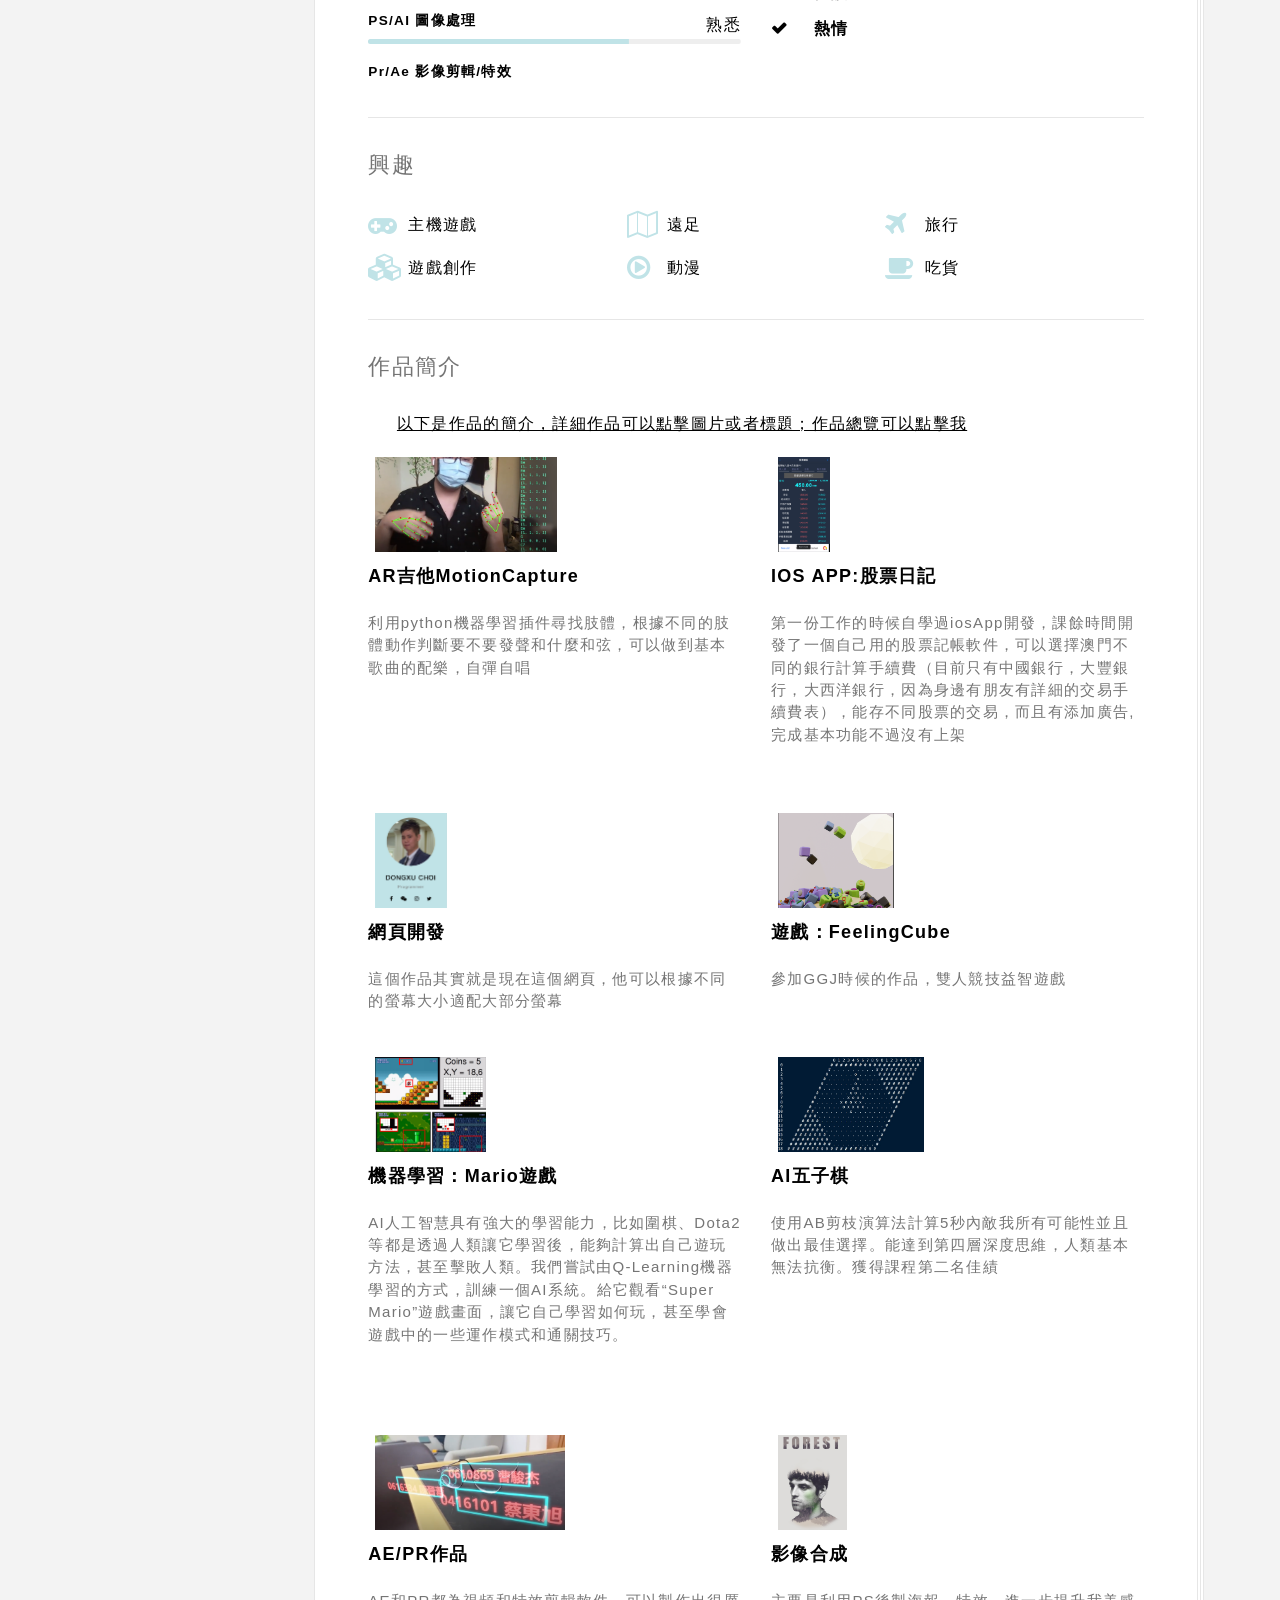
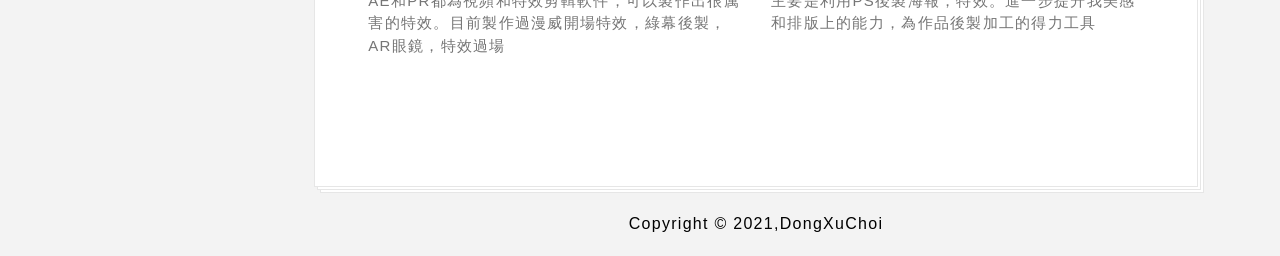
==== commit 41416e04: "Site updated: 2021-07-24 15:40:13" ====
--- a/About/index.html
+++ b/About/index.html
@@ -358,7 +358,7 @@
                             <p>利用python機器學習插件尋找肢體，根據不同的肢體動作判斷要不要發聲和什麼和弦，可以做到基本歌曲的配樂，自彈自唱</p>
                             <br>
                             <br>
-                            <br>
+                           
                         </div>
                     </div>
                 </div><!-- .col-sm-6 -->
@@ -376,6 +376,8 @@
 
                         <div class="award-text text-muted clear-mrg">
                             <p>第一份工作的時候自學過iosApp開發，課餘時間開發了一個自己用的股票記帳軟件，可以選擇澳門不同的銀行計算手續費（目前只有中國銀行，大豐銀行，大西洋銀行，因為身邊有朋友有詳細的交易手續費表），能存不同股票的交易，而且有添加廣告,完成基本功能不過沒有上架</p>
+                            <br>
+                            <br>
                         </div>
                     </div>
                 </div><!-- .col-sm-6 -->
@@ -391,6 +393,7 @@
 
                         <div class="award-text text-muted clear-mrg">
                             <p>這個作品其實就是現在這個網頁，他可以根據不同的螢幕大小適配大部分螢幕</p>
+                            <br>
                         </div>
                     </div>
                 </div><!-- .col-sm-6 -->
@@ -406,7 +409,9 @@
                         <h3 class="award-title"><a href="https://drive.google.com/drive/folders/1Ucy3Y0mcB-qGQ39t14V0KKT7JOlIxyZc?usp=sharing" target="_blank">遊戲：FeelingCube</a></h3>
 
                         <div class="award-text text-muted clear-mrg">
-                            <p>參加GGJ時候的作品，雙人競技益智遊戲</p><br><br>
+                            <p>參加GGJ時候的作品，雙人競技益智遊戲</p>
+                            <br>
+                            <br>
                         </div>
                     </div>
                 </div><!-- .col-sm-6 -->
@@ -423,6 +428,7 @@
 
                         <div class="award-text text-muted clear-mrg">
                             <p>AI人工智慧具有強大的學習能力，比如圍棋、Dota2 等都是透過人類讓它學習後，能夠計算出自己遊玩方法，甚至擊敗人類。我們嘗試由Q-Learning機器學習的方式，訓練一個AI系統。給它觀看“Super Mario”遊戲畫面，讓它自己學習如何玩，甚至學會遊戲中的一些運作模式和通關技巧。</p>
+                            
                         </div>
                     </div>
                 </div><!-- .col-sm-6 -->
@@ -439,7 +445,9 @@
                         <h3 class="award-title"><a href="https://drive.google.com/drive/folders/1qlK2681IQhgiKHzwGaIWGdAgxsjqe1Sp?usp=sharing" target="_blank">AI五子棋</a></h3>
 
                         <div class="award-text text-muted clear-mrg">
-                            <p>使用AB剪枝演算法計算5秒內敵我所有可能性並且做出最佳選擇。能達到第四層深度思維，人類基本無法抗衡。獲得課程第二名佳績</p>
+                            <p>使用AB剪枝演算法計算5秒內敵我所有可能性並且做出最佳選擇。能達到第四層深度思維，人類基本無法抗衡。獲得課程第二名佳績</p> <br>
+                            <br>
+                            <br><br><br><br>
                         </div>
                     </div>
                 </div><!-- .col-sm-6 -->
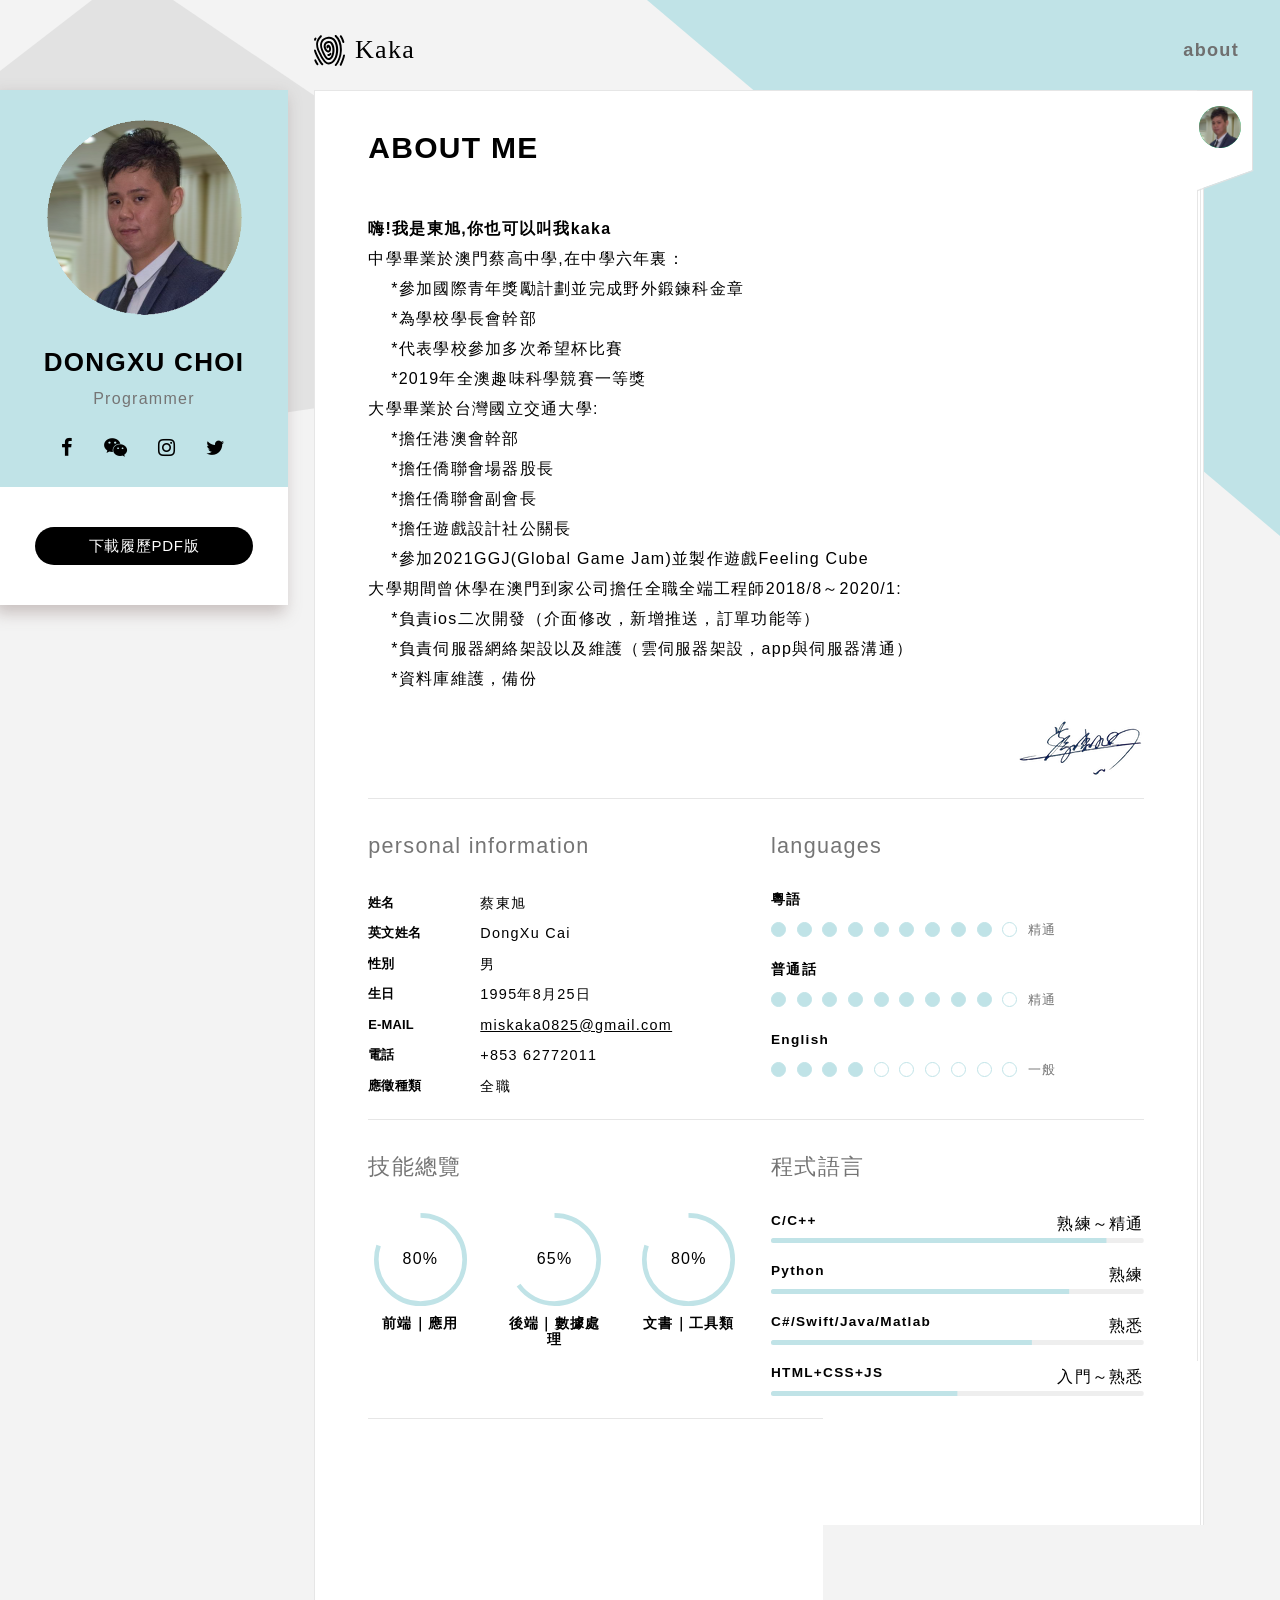
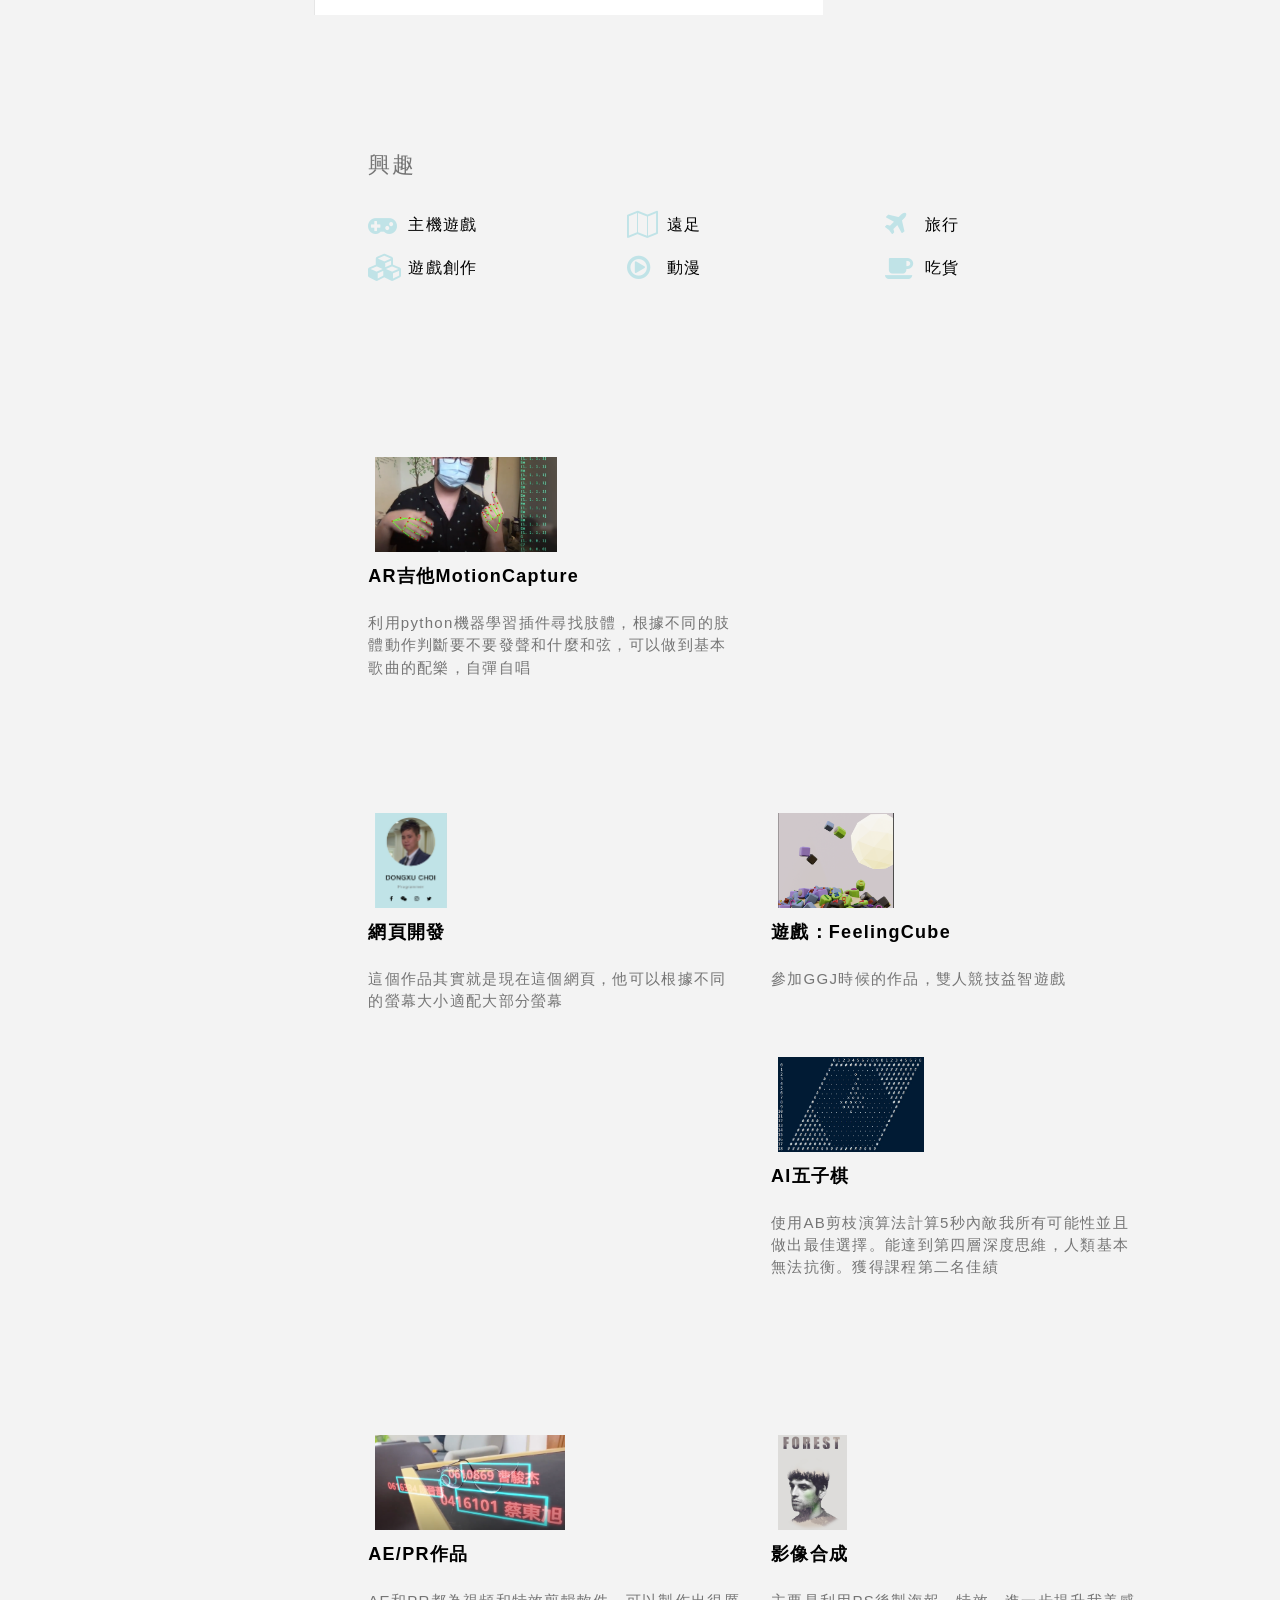
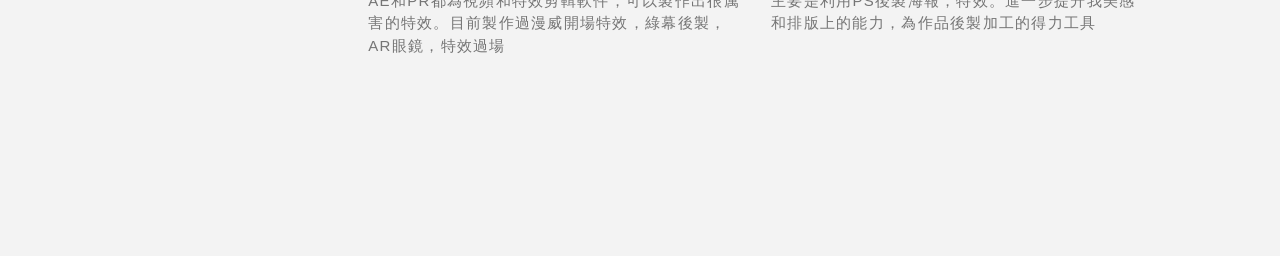
==== commit 4a867d5b: "Site updated: 2021-07-24 16:20:46" ====
--- a/About/index.html
+++ b/About/index.html
@@ -73,7 +73,7 @@
 			</div>
 
 			<footer class="ace-card-footer">
-				<a class="btn btn-lg btn-block btn-thin btn-upper " href="#">下載履歷PDF版</a>
+				<a class="btn btn-lg btn-block btn-thin btn-upper " href="https://drive.google.com/file/d/1IJk338cXBD8iV4274m64gJmItwT387MJ/view?usp=sharing" download="cv.pdf">下載履歷PDF版</a>
 			</footer>
 		</article><!-- #ace-card -->
 
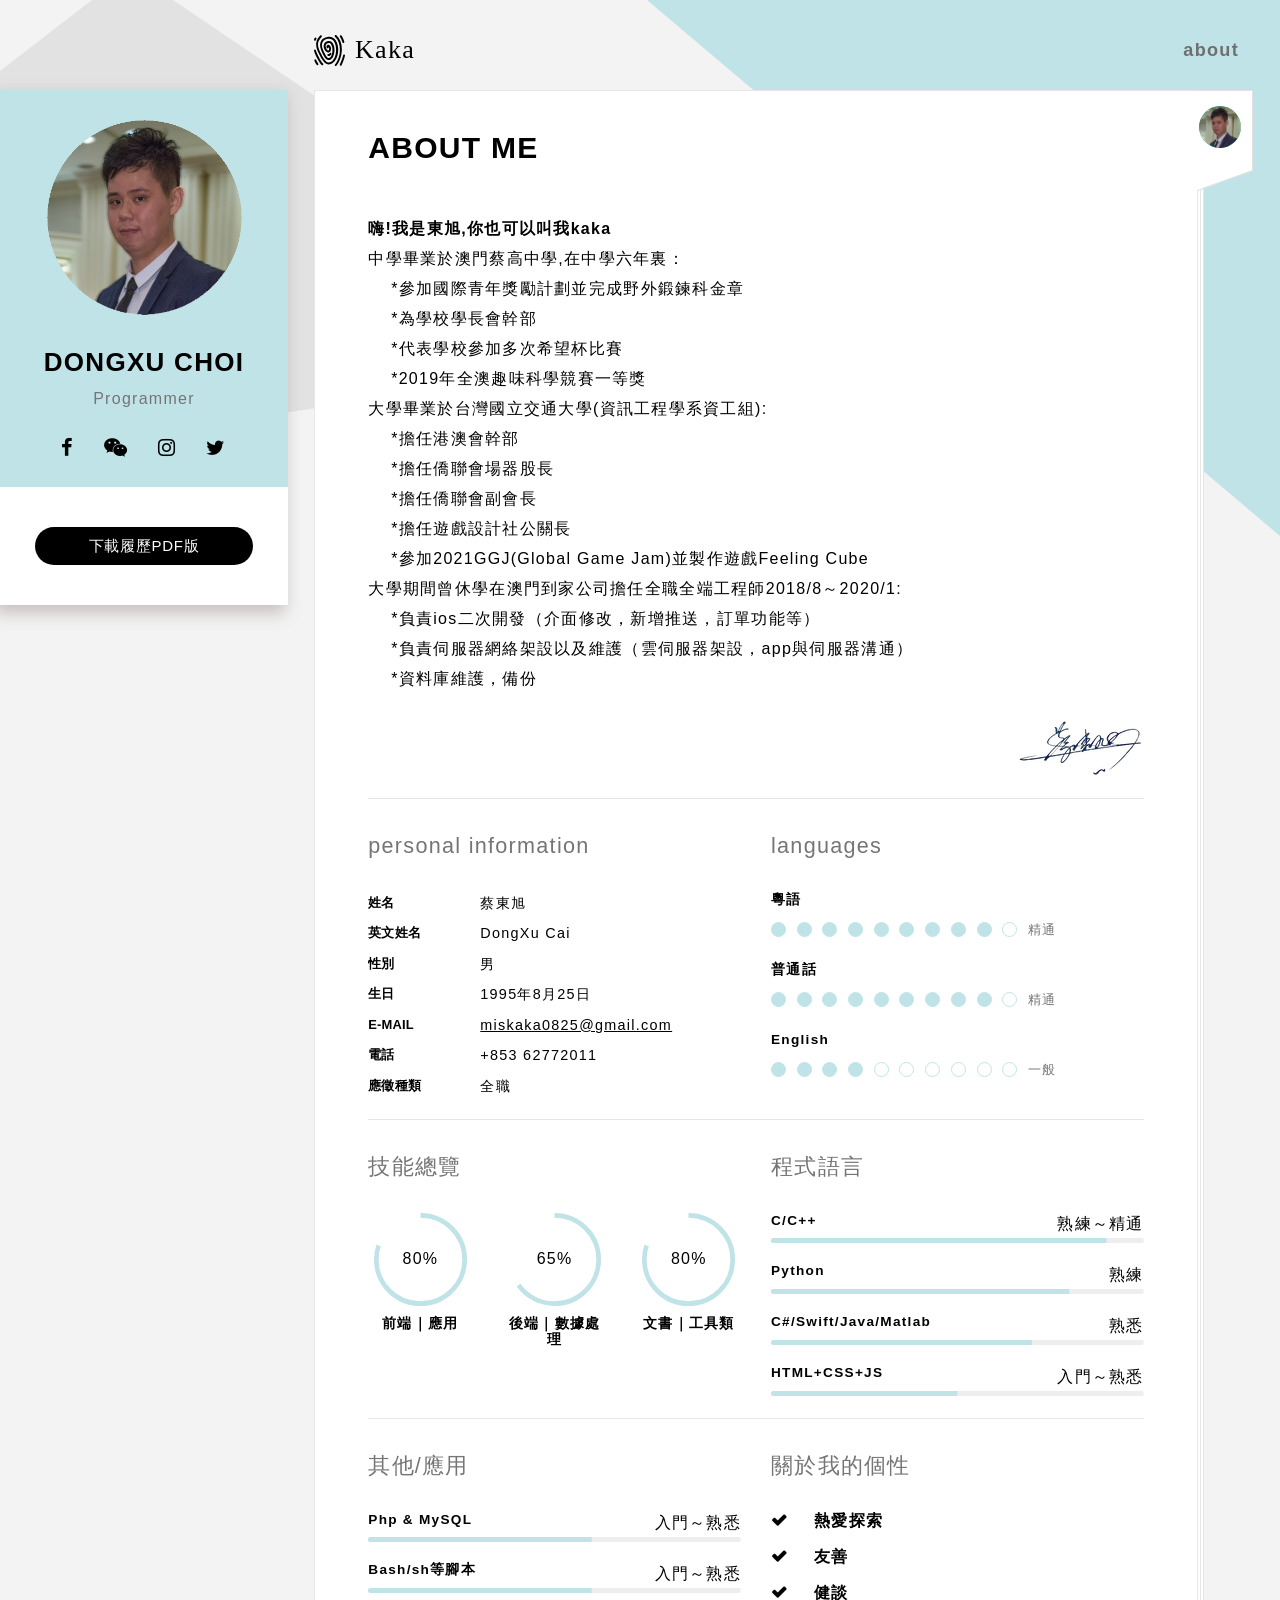
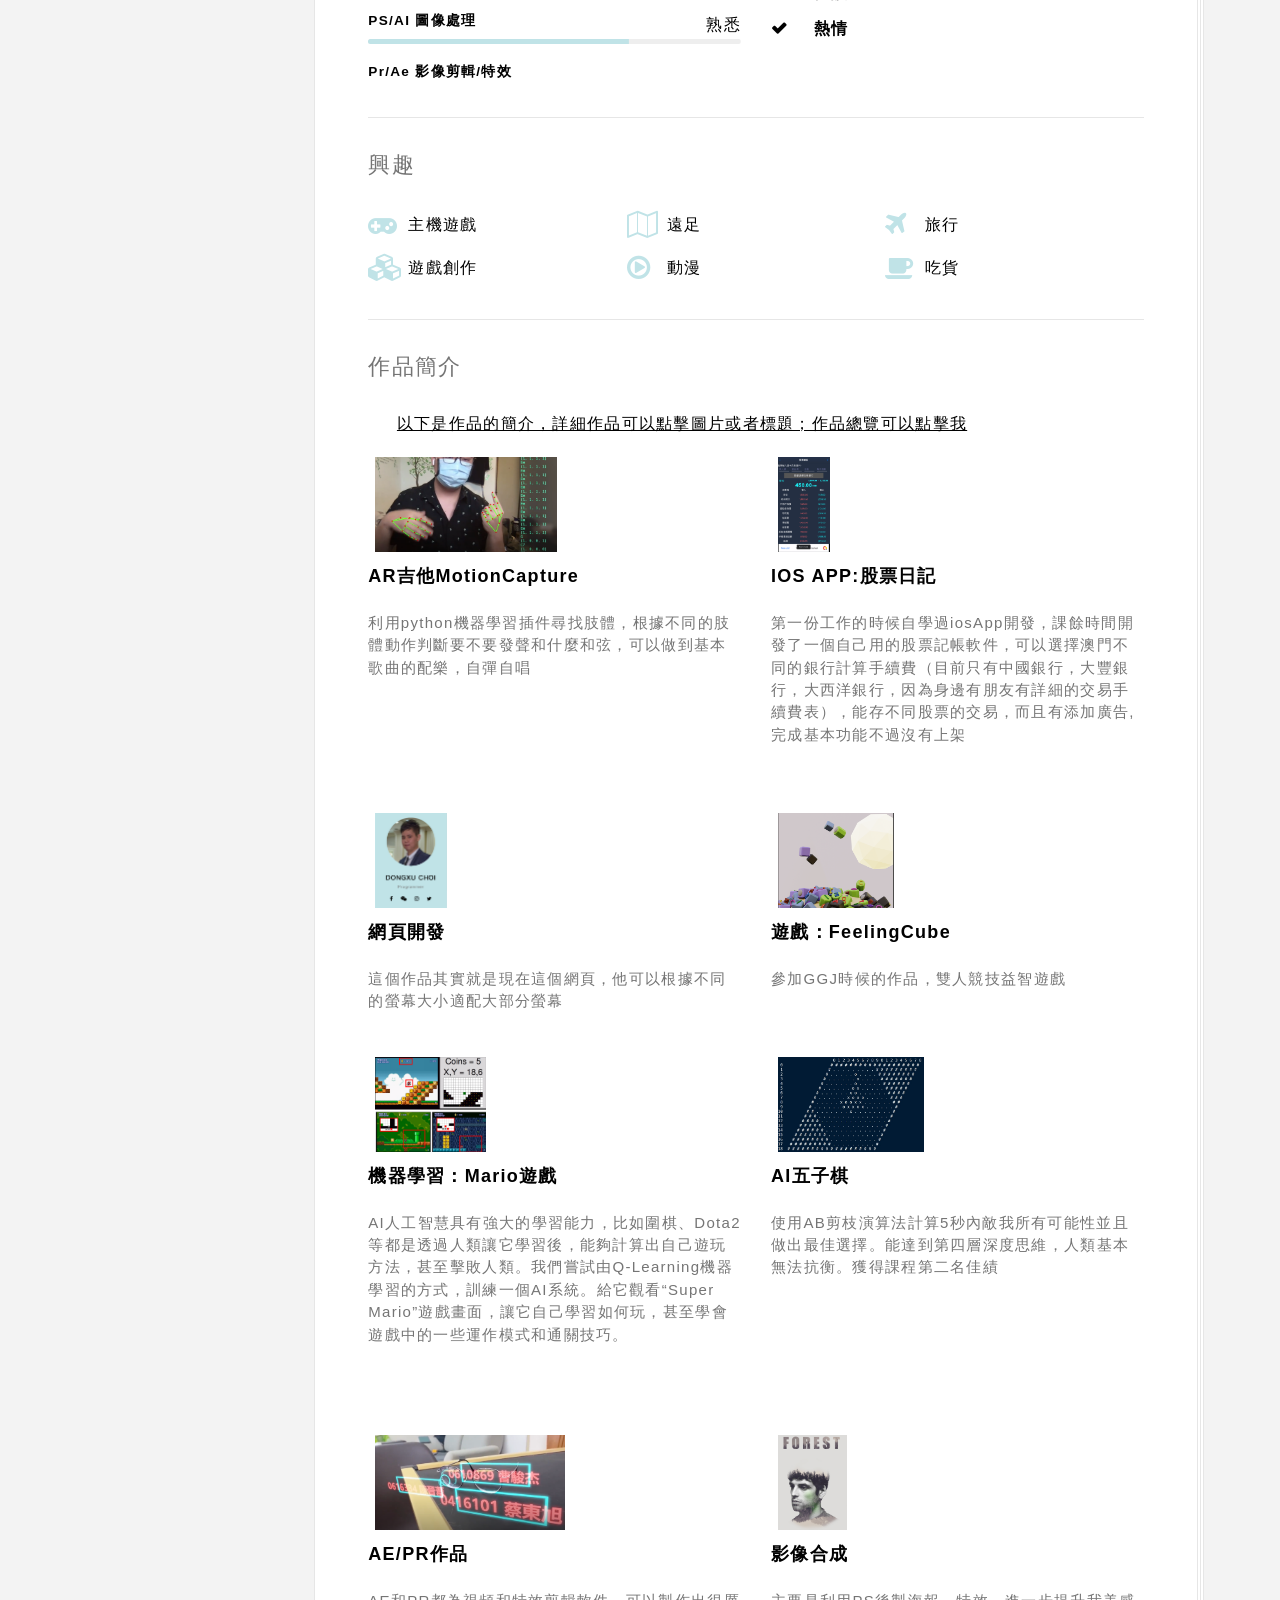
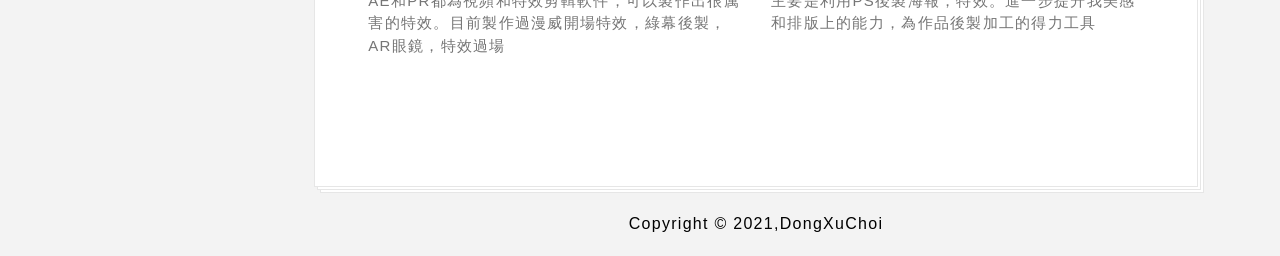
==== commit 6e914fdb: "Site updated: 2021-07-24 19:57:39" ====
--- a/About/index.html
+++ b/About/index.html
@@ -122,7 +122,7 @@
                         &nbsp&nbsp&nbsp&nbsp*為學校學長會幹部 <br>
                         &nbsp&nbsp&nbsp&nbsp*代表學校參加多次希望杯比賽 <br>
                         &nbsp&nbsp&nbsp&nbsp*2019年全澳趣味科學競賽一等獎 <br>
-                        大學畢業於台灣國立交通大學:<br>
+                        大學畢業於台灣國立交通大學(資訊工程學系資工組):<br>
                          &nbsp&nbsp&nbsp&nbsp*擔任港澳會幹部 <br>
                          &nbsp&nbsp&nbsp&nbsp*擔任僑聯會場器股長 <br>
                          &nbsp&nbsp&nbsp&nbsp*擔任僑聯會副會長 <br>
